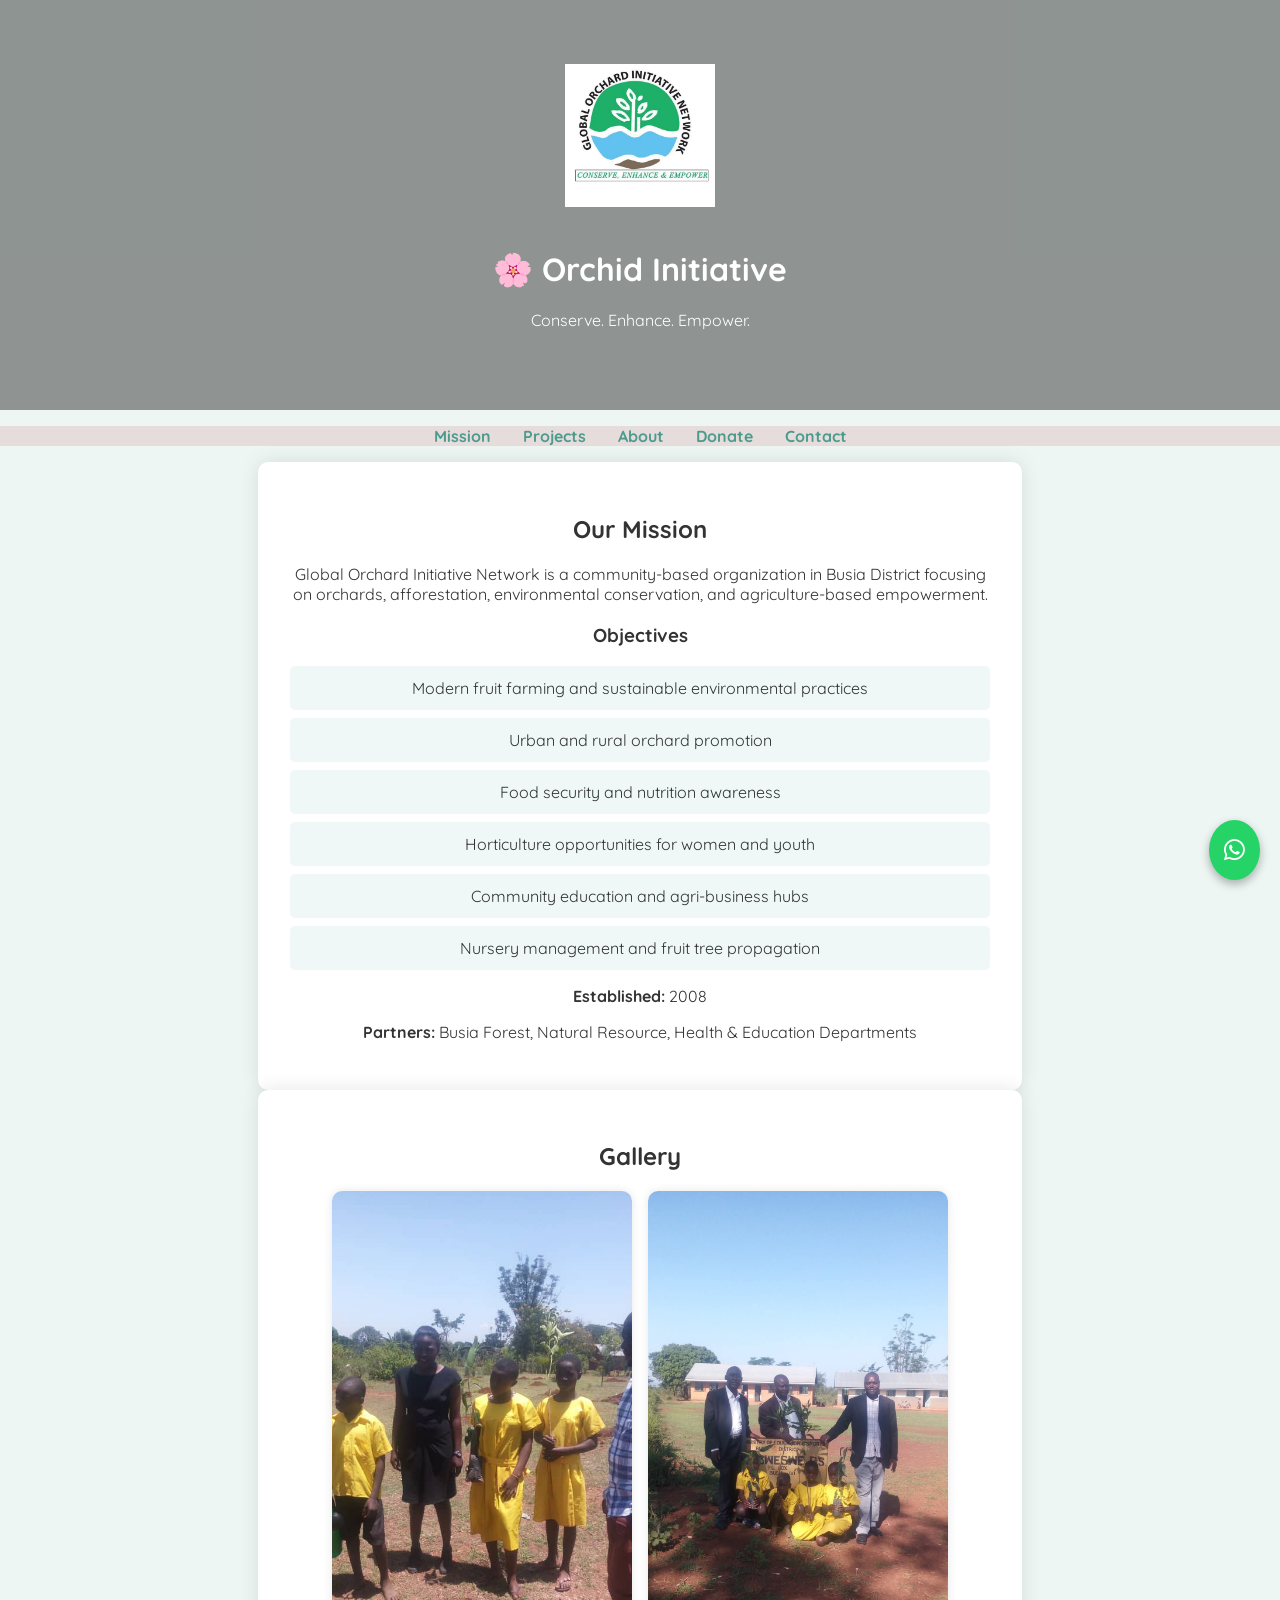
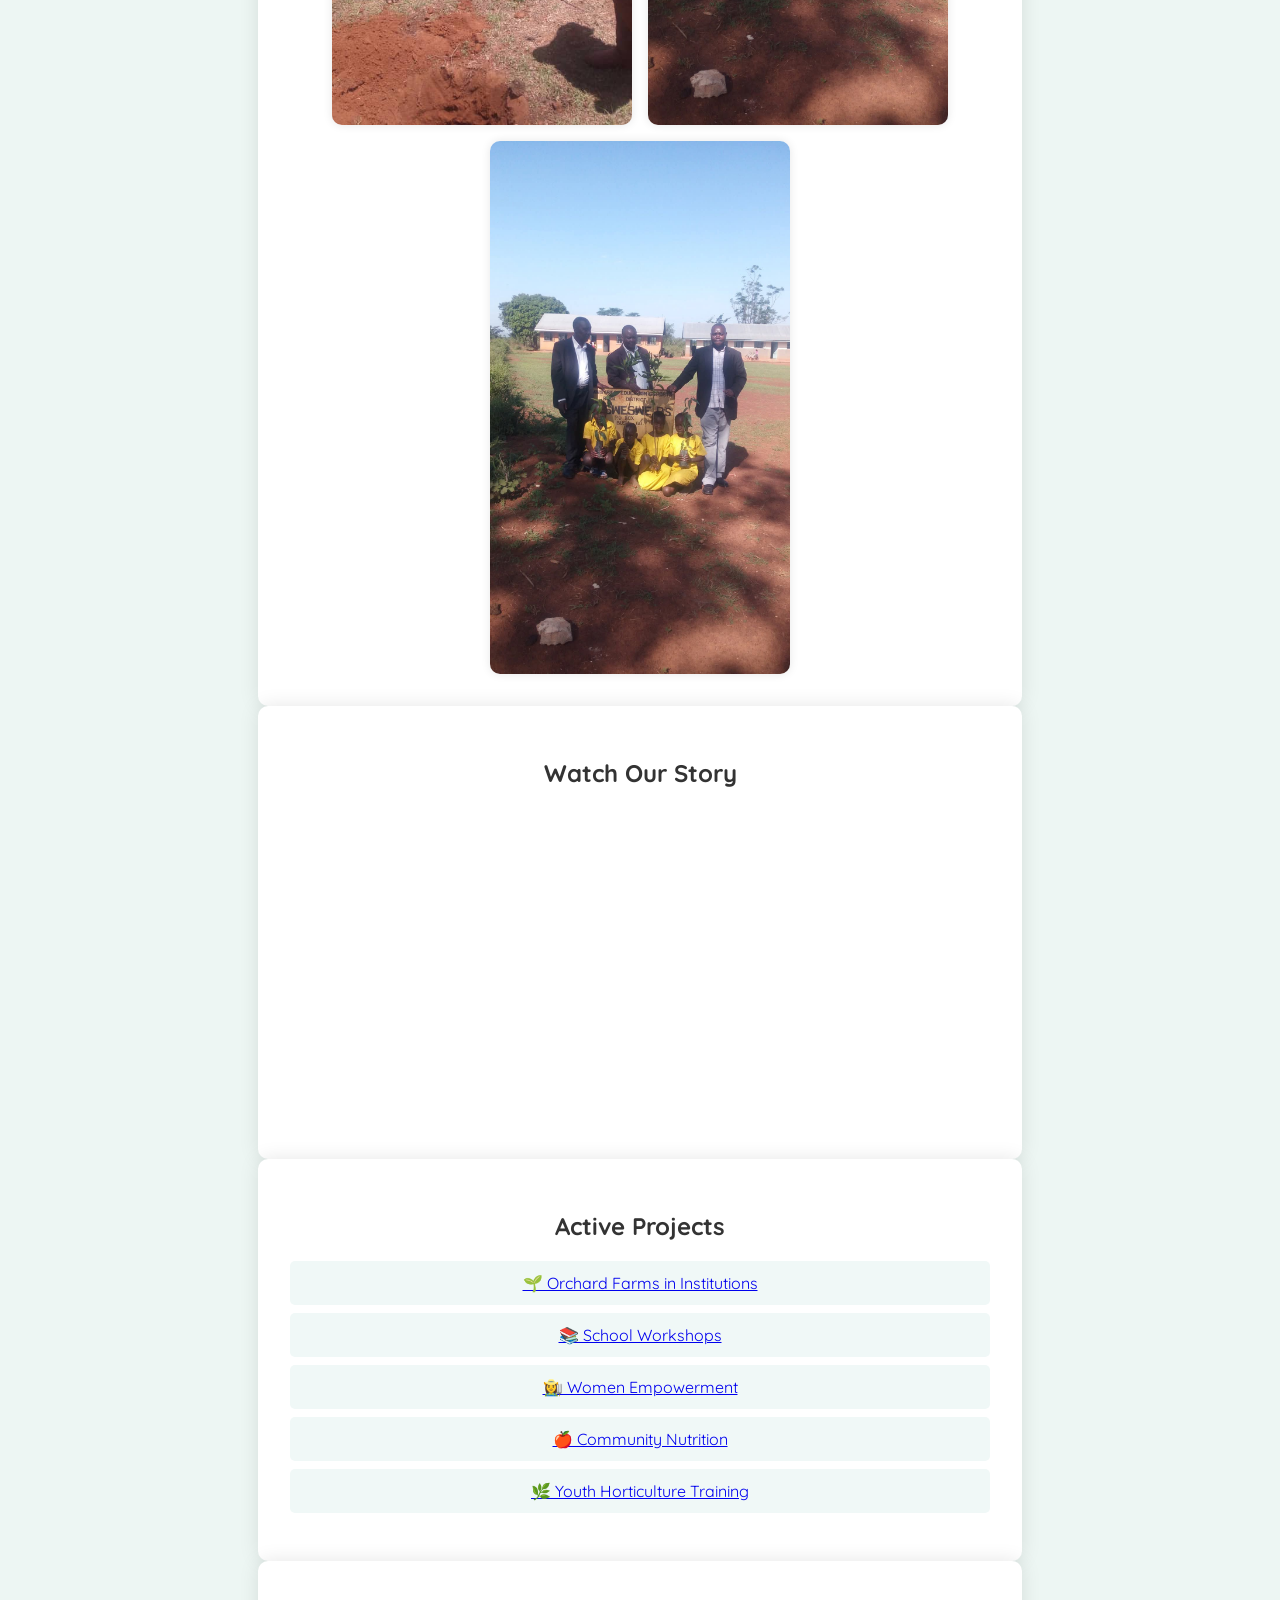
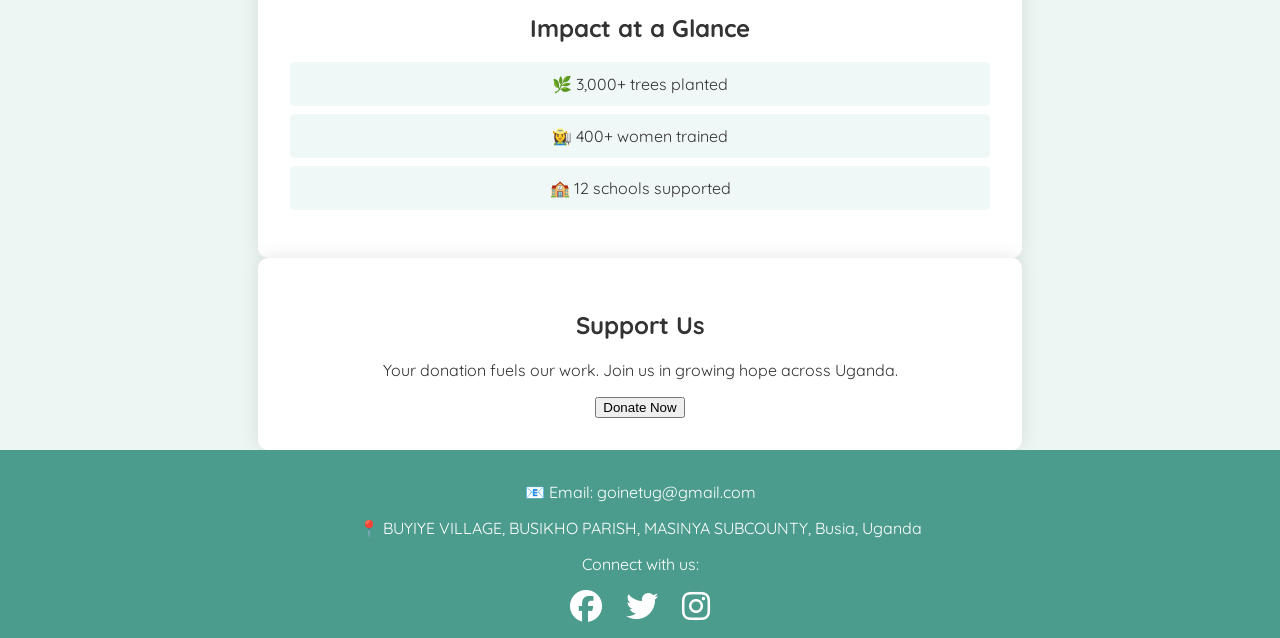
==== index.html @ 9f694bdd "pictures" ====
<!DOCTYPE html>
<html lang="en">
<head>
  <meta charset="UTF-8" />
  <meta name="viewport" content="width=device-width, initial-scale=1.0" />
  <title>Orchid Initiative</title>
  <link rel="stylesheet" href="style.css" />
  <link href="https://fonts.googleapis.com/css2?family=Quicksand:wght@400;600&display=swap" rel="stylesheet">
  <link rel="stylesheet" href="https://cdnjs.cloudflare.com/ajax/libs/font-awesome/6.4.0/css/all.min.css">
</head>
<body>
  <!-- Hero Banner -->
  <header class="hero-banner">
    <img src="images/logo.jpg" alt="Orchid Initiative Logo" class="logo" />
    <h1>🌸 Orchid Initiative</h1>
    <p>Conserve. Enhance. Empower.</p>
  </header>

  <!-- Navigation -->
  <nav>
    <ul>
      <li><a href="#mission">Mission</a></li>
      <li><a href="#projects">Projects</a></li>
      <li><a href="about.html">About</a></li>
      <li><a href="#donate">Donate</a></li>
      <li><a href="#contact">Contact</a></li>
    </ul>
  </nav>

  <!-- Mission Section -->
  <section id="mission">
    <h2>Our Mission</h2>
    <p>Global Orchard Initiative Network is a community-based organization in Busia District focusing on orchards, afforestation, environmental conservation, and agriculture-based empowerment.</p>
    <h3>Objectives</h3>
    <ul>
      <li>Modern fruit farming and sustainable environmental practices</li>
      <li>Urban and rural orchard promotion</li>
      <li>Food security and nutrition awareness</li>
      <li>Horticulture opportunities for women and youth</li>
      <li>Community education and agri-business hubs</li>
      <li>Nursery management and fruit tree propagation</li>
    </ul>
    <p><strong>Established:</strong> 2008</p>
    <p><strong>Partners:</strong> Busia Forest, Natural Resource, Health & Education Departments</p>
  </section>

  <!-- Gallery -->
  <section id="gallery">
    <h2>Gallery</h2>
    <div class="gallery-container">
      <img src="images/img1.jpg" alt="Orchard planting">
      <img src="images/img2.jpg" alt="Environmental workshop">
      <img src="images/img3.jpg" alt="Community gathering">
    </div>
  </section>

  <!-- Video -->
  <section id="video">
    <h2>Watch Our Story</h2>
    <iframe width="100%" height="315" src="https://youtu.be/DTbm0u5U1ls?si=Nqqr_HVRwz9wmDg4" frameborder="0" allowfullscreen></iframe>
  </section>

  <!-- Projects -->
  <section id="projects">
    <h2>Active Projects</h2>
    <ul>
      <li><a href="project1.html">🌱 Orchard Farms in Institutions</a></li>
      <li><a href="project2.html">📚 School Workshops</a></li>
      <li><a href="project3.html">👩‍🌾 Women Empowerment</a></li>
      <li><a href="project4.html">🍎 Community Nutrition</a></li>
      <li><a href="project5.html">🌿 Youth Horticulture Training</a></li>
    </ul>
  </section>

  <!-- Impact -->
  <section id="impact">
    <h2>Impact at a Glance</h2>
    <ul>
      <li>🌿 3,000+ trees planted</li>
      <li>👩‍🌾 400+ women trained</li>
      <li>🏫 12 schools supported</li>
    </ul>
  </section>

  <!-- Donate -->
  <section id="donate">
    <h2>Support Us</h2>
    <p>Your donation fuels our work. Join us in growing hope across Uganda.</p>
    <a href="donate.html"><button>Donate Now</button></a>
  </section>

  <!-- Footer -->
  <footer id="contact">
    <p>📧 Email: goinetug@gmail.com</p>
    <p>📍 BUYIYE VILLAGE, BUSIKHO PARISH, MASINYA SUBCOUNTY, Busia, Uganda</p>
    <p>Connect with us:</p>
    <a href="https://www.facebook.com/share/p/1FnyU5En1f/" target="_blank" rel="noopener" title="Facebook">
      <i class="fab fa-facebook fa-2x"></i>
    </a>
    <a href="https://twitter.com/goinetug" target="_blank" rel="noopener" title="Twitter">
      <i class="fab fa-twitter fa-2x"></i>
    </a>
    <a href="https://instagram.com/goinetug" target="_blank" rel="noopener" title="Instagram">
      <i class="fab fa-instagram fa-2x"></i>
    </a>
  </footer>

  <!-- WhatsApp Button -->
  <a href="https://wa.me/+256788258931" class="whatsapp-float" target="_blank" title="Chat with us on WhatsApp">
    <i class="fab fa-whatsapp"></i>
  </a>
</body>
</html>
---- style.css ----
body {
  font-family: 'Quicksand', sans-serif;
  margin: 0;
  padding: 0;
  background-color: #edf6f3;
  color: #333;
}

header {
  background-color: #4c9c8d;
  color: white;
  text-align: center;
  padding: 2rem 0;
}

nav ul {
  list-style: none;
  display: flex;
  justify-content: center;
  padding: 0;
  background-color: #e7dcdc;
}

nav li {
  margin: 0 1rem;
}

nav a {
  text-decoration: navajowhite;
  color: #4c9c8d;
  font-weight: bold;
}

section {
  padding: 2rem;
  text-align: center;
}

footer {
  background-color: #4c9c8d;
  color: white;
  padding: 1rem;
  text-align: center;
}
/* Form Container */
section {
  padding: 2rem;
  max-width: 700px;
  margin: auto;
  background-color: #ffffff;
  border-radius: 10px;
  box-shadow: 0 0 20px rgba(0,0,0,0.1);
}

/* Form Inputs */
form input, form textarea {
  width: 100%;
  padding: 0.75rem;
  margin: 0.5rem 0;
  border: 1px solid #ccc;
  border-radius: 5px;
  font-size: 1rem;
}

/* Submit Button */
form button {
  background-color: #4c9c8d;
  color: white;
  border: none;
  padding: 0.75rem 1.5rem;
  border-radius: 5px;
  font-size: 1rem;
  cursor: pointer;
}

form button:hover {
  background-color: #357b6b;
}

/* Donation List */
section ul {
  list-style: none;
  padding: 0;
}

section ul li {
  background-color: #f0f8f7;
  padding: 0.75rem;
  margin: 0.5rem 0;
  border-radius: 5px;
}
footer a {
  margin: 0 10px;
  color: white;
  text-decoration: none;
}
.whatsapp-float {
  position: fixed;
  bottom: 20px;
  right: 20px;
  background-color: #25D366;
  color: white;
  border-radius: 50%;
  padding: 15px;
  font-size: 24px;
  z-index: 1000;
  box-shadow: 0 4px 10px rgba(0,0,0,0.3);
  transition: transform 0.3s;
}

.whatsapp-float:hover {
  transform: scale(1.1);
}
.hero-banner {
  background: url('images/banner.jpg') center/cover no-repeat;
  color: white;
  text-align: center;
  padding: 4rem 2rem;
  position: relative;
}

.hero-banner::after {
  content: "";
  position: absolute;
  top: 0; left: 0; right: 0; bottom: 0;
  background-color: rgba(0,0,0,0.4);
  z-index: 1;
}

.hero-banner h1, .hero-banner p, .hero-banner img {
  position: relative;
  z-index: 2;
}

.logo {
  max-width: 150px;
  margin-bottom: 1rem;
}
.gallery-container {
  display: flex;
  flex-wrap: wrap;
  gap: 1rem;
  justify-content: center;
}

.gallery-container img {
  width: 300px;
  border-radius: 10px;
  box-shadow: 0 0 10px rgba(0,0,0,0.1);
}
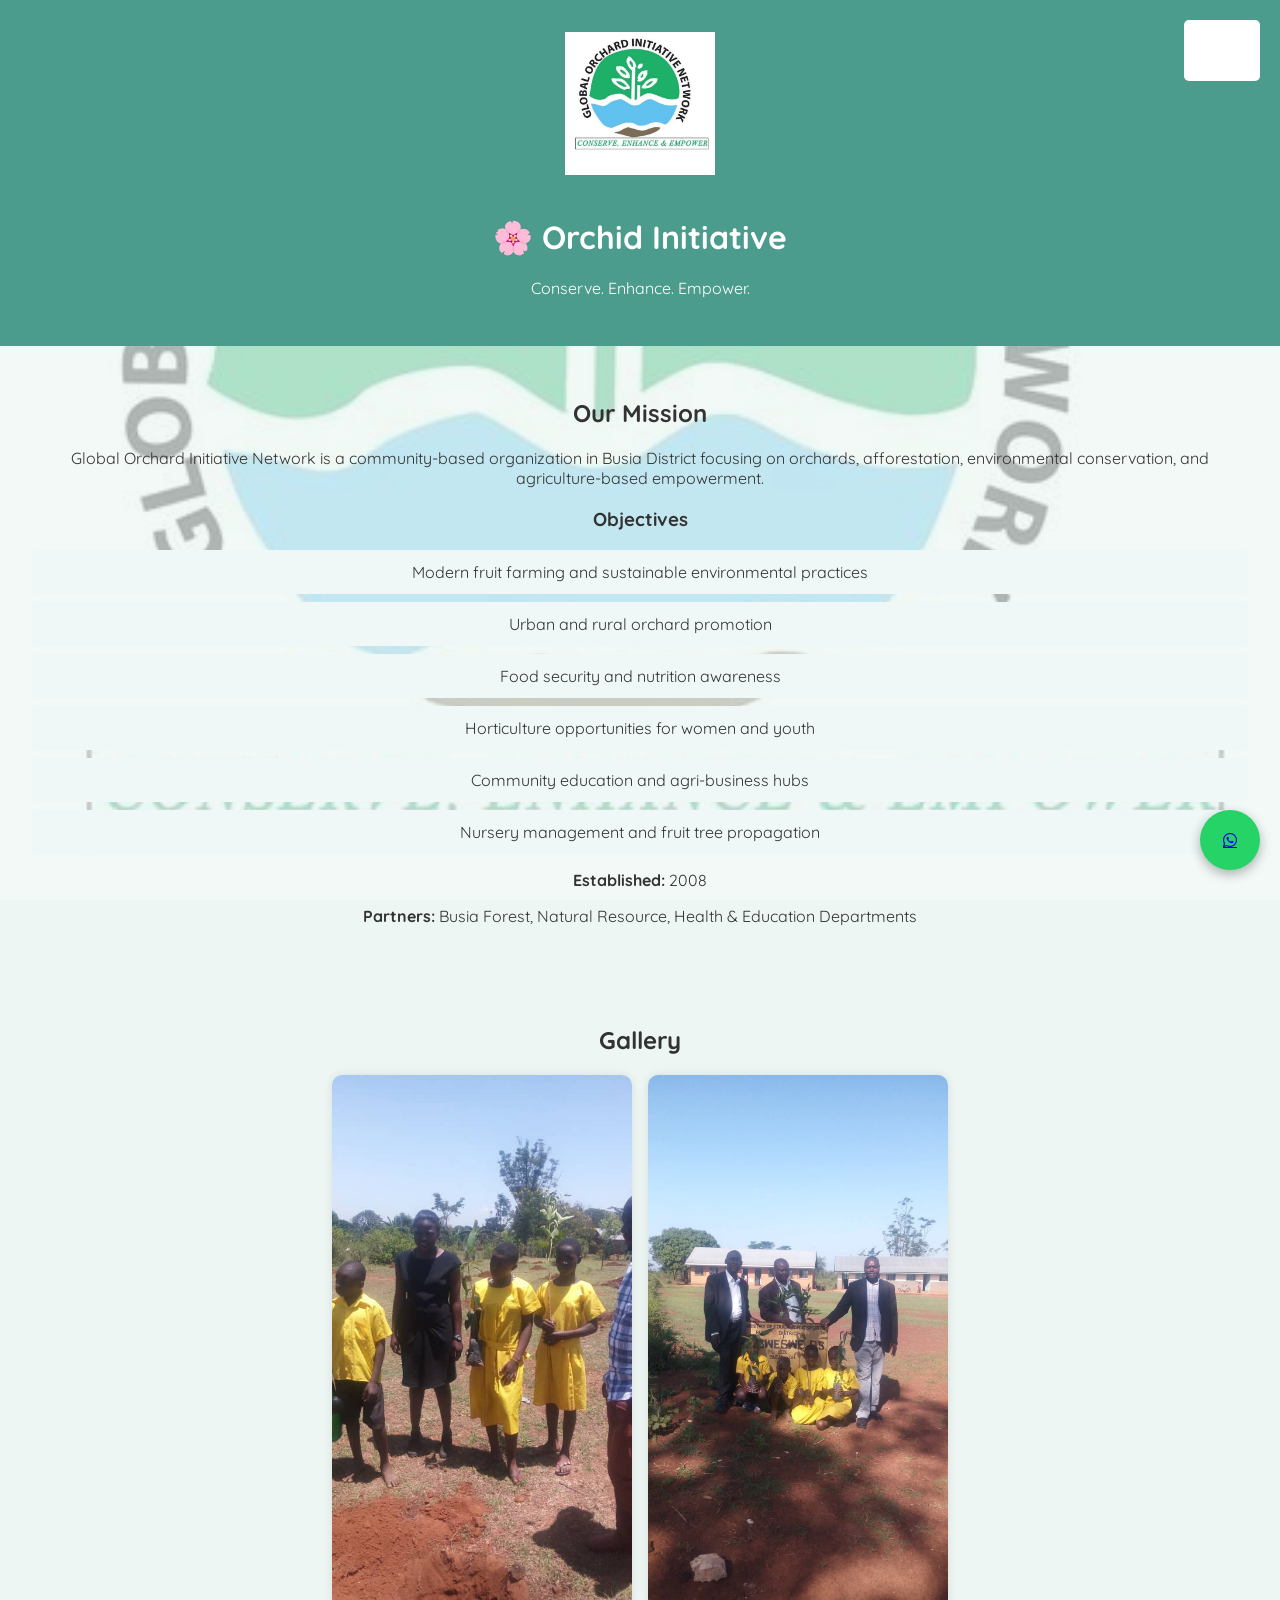
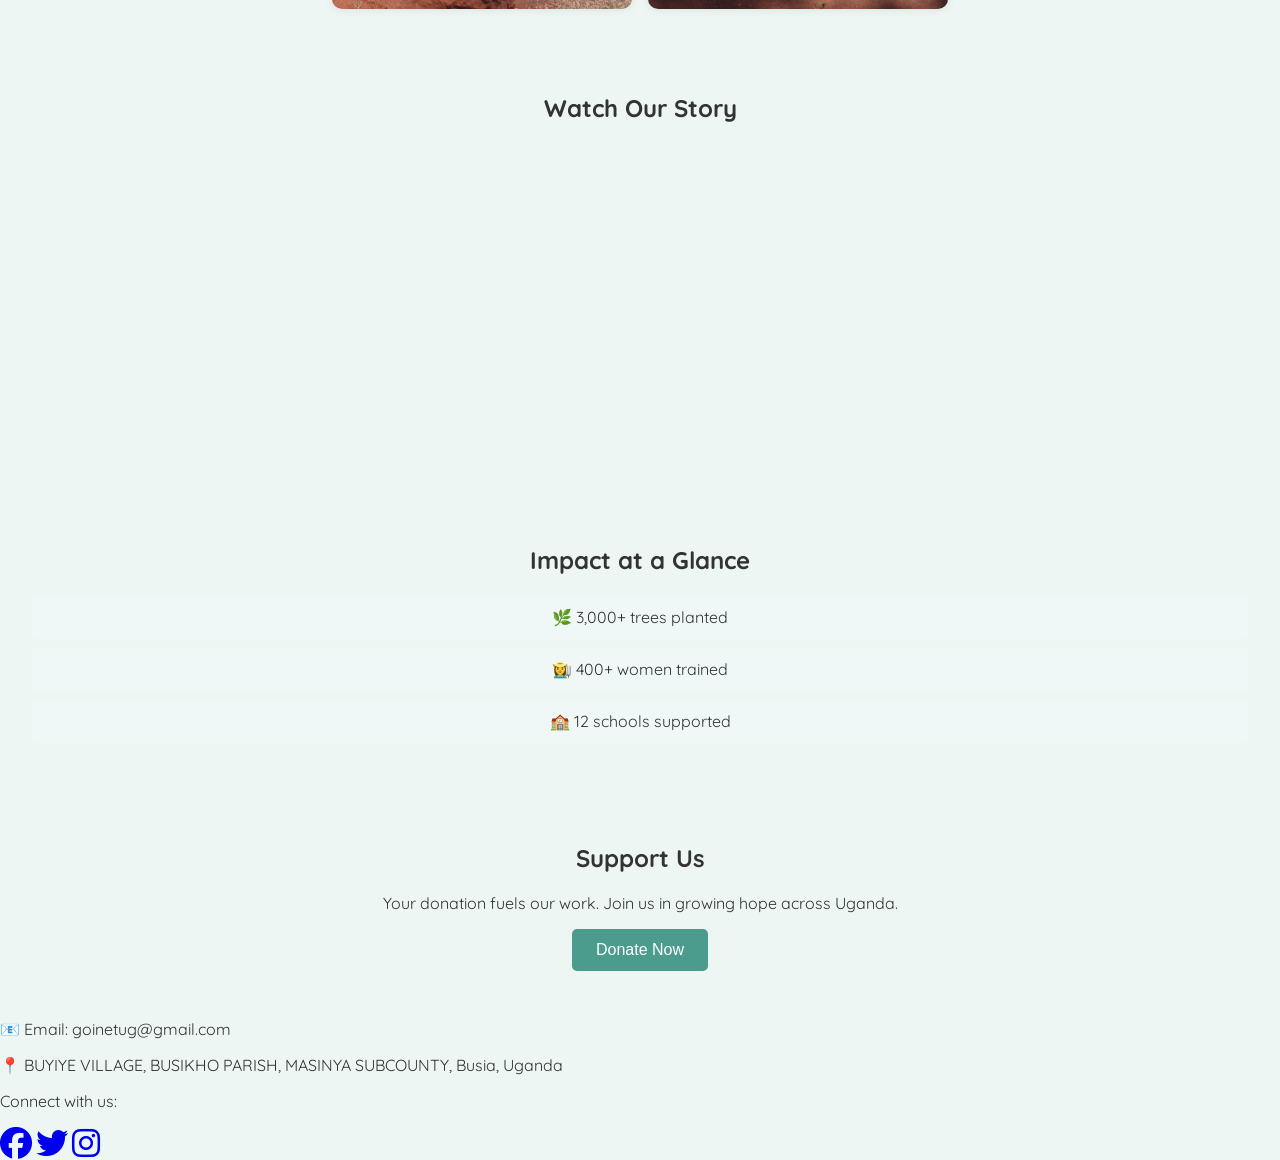
==== commit 952f7d5b: "gallery update" ====
--- a/index.html
+++ b/index.html
@@ -8,7 +8,10 @@
   <link href="https://fonts.googleapis.com/css2?family=Quicksand:wght@400;600&display=swap" rel="stylesheet">
   <link rel="stylesheet" href="https://cdnjs.cloudflare.com/ajax/libs/font-awesome/6.4.0/css/all.min.css">
 </head>
+ 
 <body>
+  
+
   <!-- Hero Banner -->
   <header class="hero-banner">
     <img src="images/logo.jpg" alt="Orchid Initiative Logo" class="logo" />
@@ -16,18 +19,22 @@
     <p>Conserve. Enhance. Empower.</p>
   </header>
 
-  <!-- Navigation -->
-  <nav>
-    <ul>
-      <li><a href="#mission">Mission</a></li>
-      <li><a href="#projects">Projects</a></li>
-      <li><a href="about.html">About</a></li>
-      <li><a href="#donate">Donate</a></li>
-      <li><a href="#contact">Contact</a></li>
-    </ul>
-  </nav>
+  <!-- Menu Toggle Button -->
+  <button id="menu-toggle" title="Open Menu">
+    <i class="fas fa-bars"></i>
+  </button>
 
-  <!-- Mission Section -->
+  <nav id="sliding-menu">
+  <ul>
+    <li><a href="#mission">Mission</a></li>
+    <li><a href="projects.html">Projects</a></li>
+    <li><a href="gallery.html">Gallery</a></li>
+    <li><a href="donate.html">Donate</a></li>
+    <li><a href="about.html">About</a></li>
+  </ul>
+</nav>
+
+  <!-- Content Sections -->
   <section id="mission">
     <h2>Our Mission</h2>
     <p>Global Orchard Initiative Network is a community-based organization in Busia District focusing on orchards, afforestation, environmental conservation, and agriculture-based empowerment.</p>
@@ -44,35 +51,26 @@
     <p><strong>Partners:</strong> Busia Forest, Natural Resource, Health & Education Departments</p>
   </section>
 
-  <!-- Gallery -->
   <section id="gallery">
     <h2>Gallery</h2>
     <div class="gallery-container">
       <img src="images/img1.jpg" alt="Orchard planting">
       <img src="images/img2.jpg" alt="Environmental workshop">
-      <img src="images/img3.jpg" alt="Community gathering">
     </div>
   </section>
 
-  <!-- Video -->
   <section id="video">
     <h2>Watch Our Story</h2>
-    <iframe width="100%" height="315" src="https://youtu.be/DTbm0u5U1ls?si=Nqqr_HVRwz9wmDg4" frameborder="0" allowfullscreen></iframe>
+    <iframe width="100%" height="315"
+  src="https://www.youtube.com/embed/DTbm0u5U1ls"
+  title="Orchid Initiative Video"
+  frameborder="0"
+  allowfullscreen></iframe>
+
   </section>
 
-  <!-- Projects -->
-  <section id="projects">
-    <h2>Active Projects</h2>
-    <ul>
-      <li><a href="project1.html">🌱 Orchard Farms in Institutions</a></li>
-      <li><a href="project2.html">📚 School Workshops</a></li>
-      <li><a href="project3.html">👩‍🌾 Women Empowerment</a></li>
-      <li><a href="project4.html">🍎 Community Nutrition</a></li>
-      <li><a href="project5.html">🌿 Youth Horticulture Training</a></li>
-    </ul>
-  </section>
+  
 
-  <!-- Impact -->
   <section id="impact">
     <h2>Impact at a Glance</h2>
     <ul>
@@ -82,7 +80,6 @@
     </ul>
   </section>
 
-  <!-- Donate -->
   <section id="donate">
     <h2>Support Us</h2>
     <p>Your donation fuels our work. Join us in growing hope across Uganda.</p>
@@ -94,20 +91,17 @@
     <p>📧 Email: goinetug@gmail.com</p>
     <p>📍 BUYIYE VILLAGE, BUSIKHO PARISH, MASINYA SUBCOUNTY, Busia, Uganda</p>
     <p>Connect with us:</p>
-    <a href="https://www.facebook.com/share/p/1FnyU5En1f/" target="_blank" rel="noopener" title="Facebook">
-      <i class="fab fa-facebook fa-2x"></i>
-    </a>
-    <a href="https://twitter.com/goinetug" target="_blank" rel="noopener" title="Twitter">
-      <i class="fab fa-twitter fa-2x"></i>
-    </a>
-    <a href="https://instagram.com/goinetug" target="_blank" rel="noopener" title="Instagram">
-      <i class="fab fa-instagram fa-2x"></i>
-    </a>
+    <a href="https://www.facebook.com/share/p/1FnyU5En1f/" target="_blank" title="Facebook"><i class="fab fa-facebook fa-2x"></i></a>
+    <a href="https://twitter.com/goinetug" target="_blank" title="Twitter"><i class="fab fa-twitter fa-2x"></i></a>
+    <a href="https://instagram.com/goinetug" target="_blank" title="Instagram"><i class="fab fa-instagram fa-2x"></i></a>
   </footer>
 
   <!-- WhatsApp Button -->
   <a href="https://wa.me/+256788258931" class="whatsapp-float" target="_blank" title="Chat with us on WhatsApp">
     <i class="fab fa-whatsapp"></i>
   </a>
+
+  <!-- JavaScript File -->
+  <script src="scripts.js"></script>
 </body>
 </html>
--- a/style.css
+++ b/style.css
@@ -1,151 +1,251 @@
+/* Base Setup */
 body {
   font-family: 'Quicksand', sans-serif;
   margin: 0;
   padding: 0;
+  color: #333;
+  position: relative;
   background-color: #edf6f3;
-  color: #333;
-}
-
+  min-height: 100vh;
+}
+
+/* Fullscreen Background */
+body::before {
+  content: "";
+  background: url('images/logo.jpg') no-repeat center center;
+  background-size: cover;
+  position: fixed;
+  top: 0; left: 0; right: 0; bottom: 0;
+  opacity: 0.3;
+  z-index: -1;
+}
+
+/* Header */
 header {
   background-color: #4c9c8d;
   color: white;
   text-align: center;
   padding: 2rem 0;
 }
-
-nav ul {
+.logo {
+  max-width: 150px;
+  margin-bottom: 1rem;
+}
+
+/* Navigation Toggle */
+#menu-toggle {
+  position: fixed;
+  top: 20px;
+  right: 20px;
+  z-index: 999;
+  background: #fff;
+  border: none;
+  font-size: 2rem;
+  cursor: pointer;
+}
+
+/* Sliding Menu */
+#sliding-menu {
+  position: fixed;
+  top: 0;
+  right: -100%;
+  width: 70%;
+  height: 100%;
+  background: #f0f0f0;
+  transition: right 0.4s ease;
+  z-index: 998;
+  padding-top: 5rem;
+}
+#sliding-menu.open {
+  right: 0;
+}
+#sliding-menu ul {
   list-style: none;
-  display: flex;
-  justify-content: center;
   padding: 0;
-  background-color: #e7dcdc;
-}
-
-nav li {
-  margin: 0 1rem;
-}
-
-nav a {
-  text-decoration: navajowhite;
-  color: #4c9c8d;
-  font-weight: bold;
-}
-
+  text-align: center;
+}
+#sliding-menu li {
+  margin: 2rem 0;
+}
+#sliding-menu.active {
+  transform: translateX(0);
+}
+
+/* Content Sections */
 section {
   padding: 2rem;
   text-align: center;
 }
-
-footer {
-  background-color: #4c9c8d;
-  color: white;
-  padding: 1rem;
-  text-align: center;
-}
-/* Form Container */
-section {
-  padding: 2rem;
-  max-width: 700px;
-  margin: auto;
-  background-color: #ffffff;
-  border-radius: 10px;
-  box-shadow: 0 0 20px rgba(0,0,0,0.1);
-}
-
-/* Form Inputs */
-form input, form textarea {
-  width: 100%;
-  padding: 0.75rem;
-  margin: 0.5rem 0;
-  border: 1px solid #ccc;
-  border-radius: 5px;
-  font-size: 1rem;
-}
-
-/* Submit Button */
-form button {
-  background-color: #4c9c8d;
-  color: white;
-  border: none;
-  padding: 0.75rem 1.5rem;
-  border-radius: 5px;
-  font-size: 1rem;
-  cursor: pointer;
-}
-
-form button:hover {
-  background-color: #357b6b;
-}
-
-/* Donation List */
 section ul {
   list-style: none;
   padding: 0;
 }
-
 section ul li {
   background-color: #f0f8f7;
   padding: 0.75rem;
   margin: 0.5rem 0;
   border-radius: 5px;
 }
-footer a {
-  margin: 0 10px;
-  color: white;
-  text-decoration: none;
-}
-.whatsapp-float {
-  position: fixed;
-  bottom: 20px;
-  right: 20px;
-  background-color: #25D366;
-  color: white;
-  border-radius: 50%;
-  padding: 15px;
-  font-size: 24px;
-  z-index: 1000;
-  box-shadow: 0 4px 10px rgba(0,0,0,0.3);
-  transition: transform 0.3s;
-}
-
-.whatsapp-float:hover {
-  transform: scale(1.1);
-}
-.hero-banner {
-  background: url('images/banner.jpg') center/cover no-repeat;
-  color: white;
-  text-align: center;
-  padding: 4rem 2rem;
-  position: relative;
-}
-
-.hero-banner::after {
-  content: "";
-  position: absolute;
-  top: 0; left: 0; right: 0; bottom: 0;
-  background-color: rgba(0,0,0,0.4);
-  z-index: 1;
-}
-
-.hero-banner h1, .hero-banner p, .hero-banner img {
-  position: relative;
-  z-index: 2;
-}
-
-.logo {
-  max-width: 150px;
-  margin-bottom: 1rem;
-}
+
+/* Gallery Grid (for old gallery) */
 .gallery-container {
   display: flex;
   flex-wrap: wrap;
   gap: 1rem;
   justify-content: center;
 }
-
 .gallery-container img {
   width: 300px;
   border-radius: 10px;
   box-shadow: 0 0 10px rgba(0,0,0,0.1);
 }
 
+/* Home Button */
+.home-button {
+  position: fixed;
+  top: 20px;
+  left: 20px;
+  background: linear-gradient(45deg, #ff7e5f, #feb47b);
+  color: white;
+  font-weight: bold;
+  padding: 0.6rem 1.2rem;
+  border-radius: 30px;
+  text-decoration: none;
+  box-shadow: 0 4px 12px rgba(0,0,0,0.2);
+  z-index: 1001;
+  transition: transform 0.3s ease, box-shadow 0.3s ease;
+}
+.home-button:hover {
+  transform: scale(1.05);
+  box-shadow: 0 6px 16px rgba(0,0,0,0.3);
+}
+
+/* Buttons */
+button {
+  background-color: #4c9c8d;
+  color: white;
+  border: none;
+  padding: 0.75rem 1.5rem;
+  border-radius: 5px;
+  font-size: 1rem;
+  cursor: pointer;
+}
+button:hover {
+  background-color: #357b6b;
+}
+
+/* Slideshow Gallery */
+.slideshow-gallery {
+  position: relative;
+  max-width: 800px;
+  margin: 2rem auto;
+  overflow: hidden;
+  border-radius: 12px;
+  box-shadow: 0 0 16px rgba(0,0,0,0.2);
+  background: #fff;
+}
+
+.slides {
+  display: flex;
+  transition: transform 0.8s ease-in-out;
+  width: 100%;
+}
+
+.slide {
+  min-width: 100%;
+  box-sizing: border-box;
+  position: relative;
+  flex-shrink: 0;
+  text-align: center;
+}
+
+.slide img {
+  width: 100%;
+  aspect-ratio: 16/9;
+  object-fit: cover;
+  display: block;
+}
+
+.caption {
+  position: absolute;
+  bottom: 0;
+  left: 0;
+  right: 0;
+  color: #fff;
+  background: rgba(0, 0, 0, 0.4);
+  padding: 0.5rem;
+  font-size: 1rem;
+  text-align: center;
+}
+
+/* Prev/Next Buttons */
+.prev, .next {
+  position: absolute;
+  top: 50%;
+  transform: translateY(-50%);
+  background: #4c9c8d;
+  color: white;
+  border: none;
+  font-size: 2rem;
+  padding: 0.5rem 1rem;
+  cursor: pointer;
+  z-index: 10;
+  border-radius: 6px;
+}
+.prev:hover, .next:hover {
+  background: #357b6b;
+}
+.prev { left: 10px; }
+.next { right: 10px; }
+
+.whatsapp-float {
+  position: fixed;
+  bottom: 30px;
+  right: 20px;
+  z-index: 9999;
+  width: 60px;
+  height: 60px;
+  background-color: #25d366;
+  border-radius: 50%;
+  box-shadow: 0 4px 12px rgba(0, 0, 0, 0.3);
+  display: flex;
+  align-items: center;
+  justify-content: center;
+  cursor: pointer;
+  transition: transform 0.3s ease, box-shadow 0.3s ease;
+}
+
+.whatsapp-float:hover {
+  transform: scale(1.05);
+  box-shadow: 0 6px 16px rgba(0, 0, 0, 0.4);
+}
+
+.whatsapp-float img {
+  width: 30px;
+  height: 30px;
+  object-fit: contain;
+}
+
+@media screen and (max-width: 600px) {
+  .whatsapp-float {
+    width: 50px;
+    height: 50px;
+  }
+
+  .whatsapp-float img {
+    width: 26px;
+    height: 26px;
+  }
+}
+@media (max-width: 768px) {
+  .slide img {
+    height: 300px;
+  }
+}
+
+@media (max-width: 480px) {
+  .slide img {
+    height: 200px;
+  }
+}
+
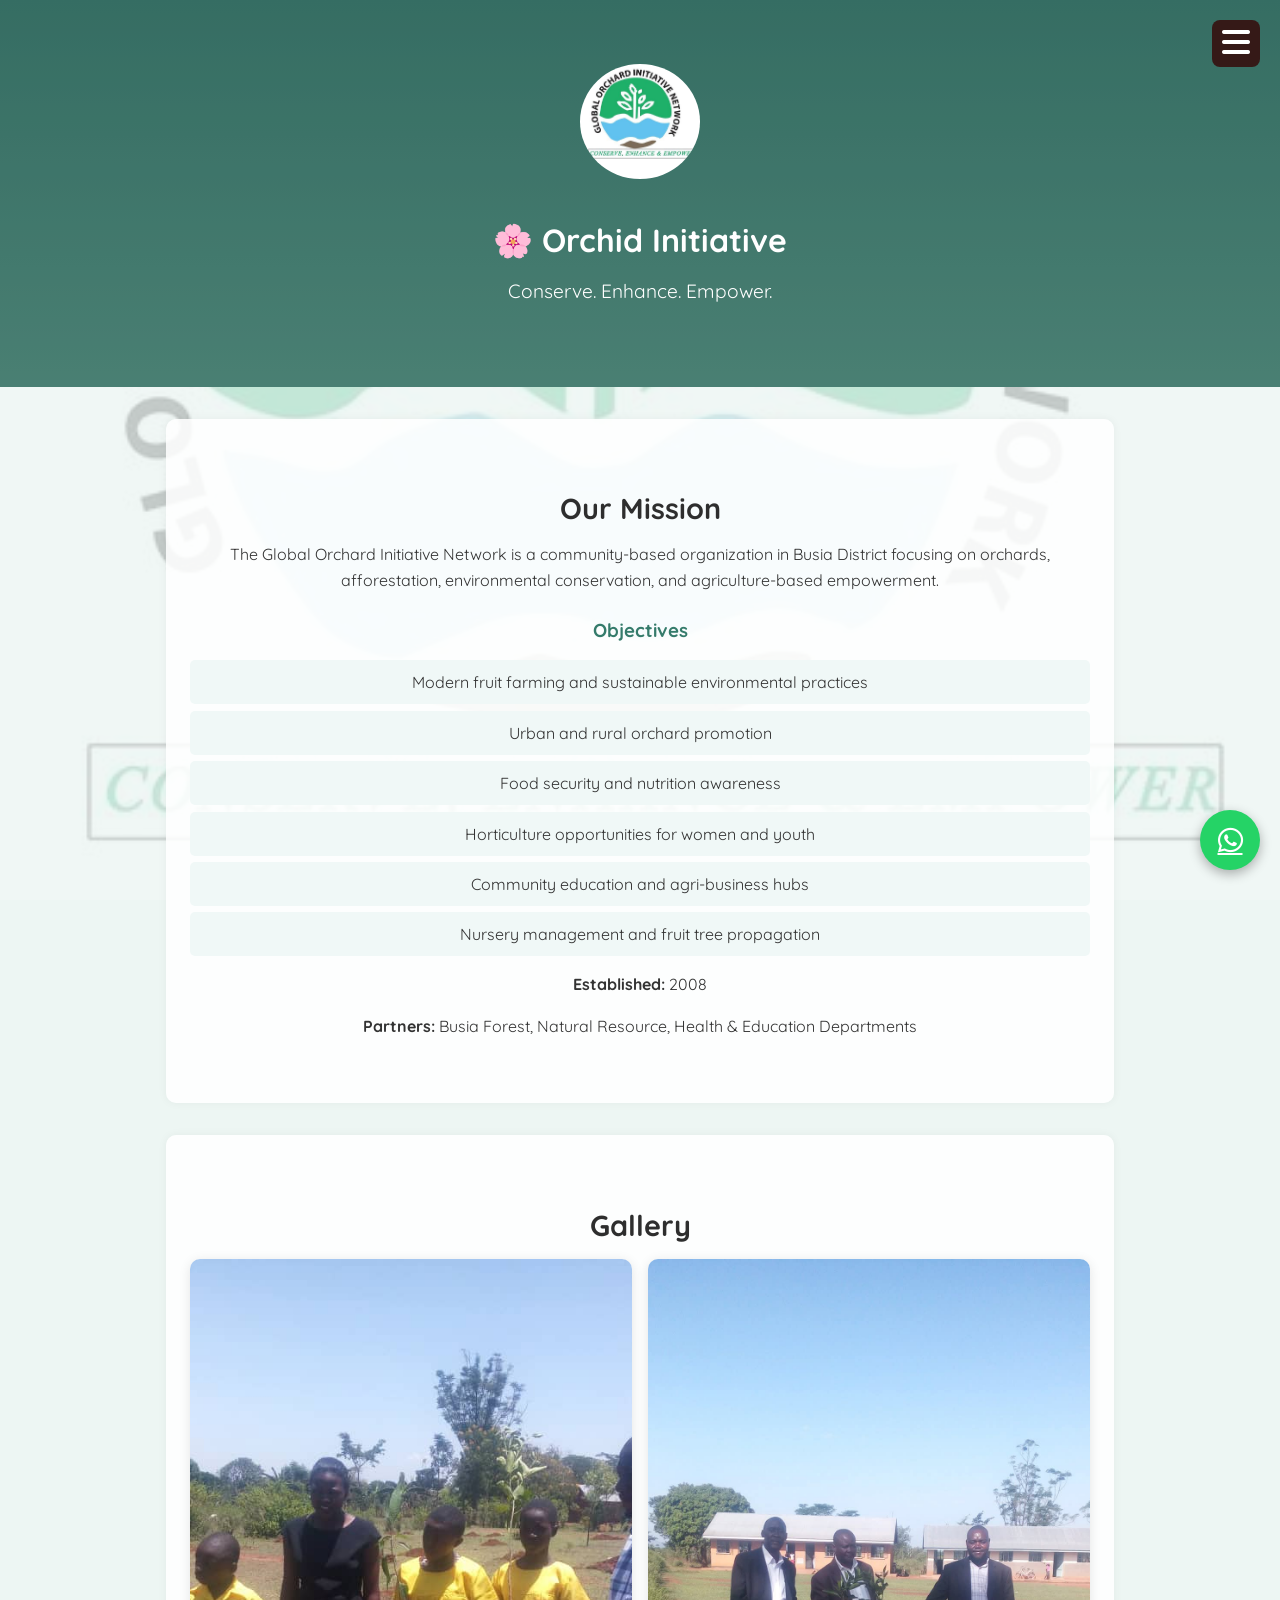
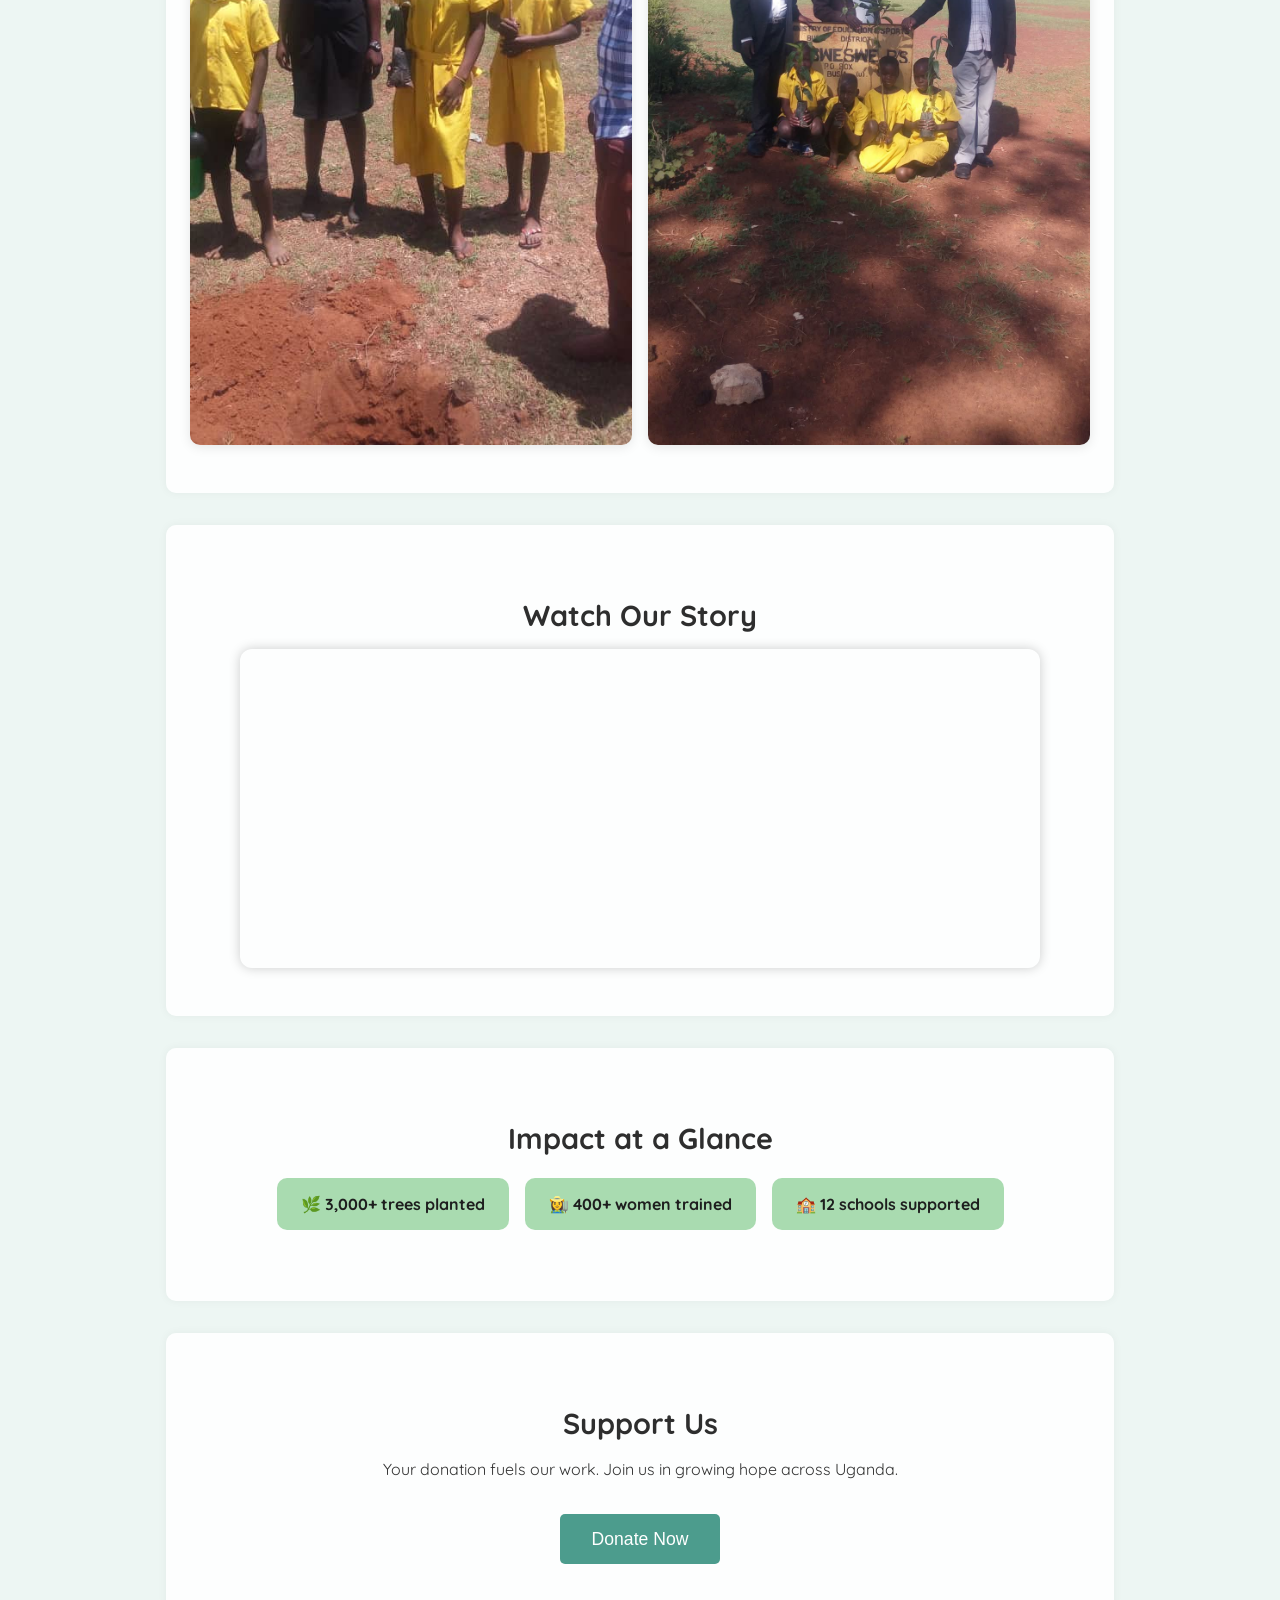
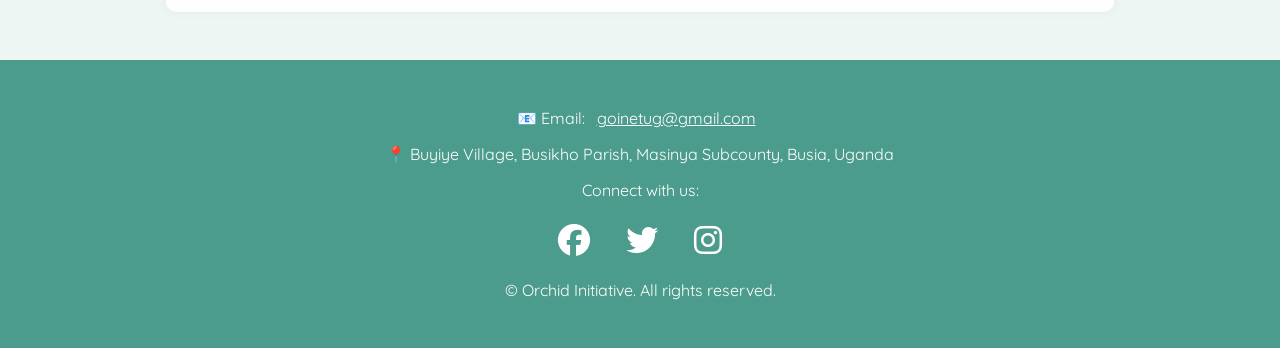
==== commit 0d11acac: "improvements" ====
--- a/index.html
+++ b/index.html
@@ -3,105 +3,130 @@
 <head>
   <meta charset="UTF-8" />
   <meta name="viewport" content="width=device-width, initial-scale=1.0" />
-  <title>Orchid Initiative</title>
-  <link rel="stylesheet" href="style.css" />
+  <title>Orchid Initiative | Conserve. Enhance. Empower.</title>
+  <meta name="description" content="The Orchid Initiative is a community-based organization in Busia, Uganda, empowering communities through orchard farming, afforestation, and sustainable agriculture." />
+  <link rel="icon" href="images/favicon.ico" />
+
+  <!-- Fonts & Icons -->
   <link href="https://fonts.googleapis.com/css2?family=Quicksand:wght@400;600&display=swap" rel="stylesheet">
   <link rel="stylesheet" href="https://cdnjs.cloudflare.com/ajax/libs/font-awesome/6.4.0/css/all.min.css">
+
+  <!-- Styles -->
+  <link rel="stylesheet" href="style.css" />
 </head>
- 
+
 <body>
-  
+  <!-- Skip Link for Accessibility -->
+  <a href="#mission" class="skip-link">Skip to content</a>
 
-  <!-- Hero Banner -->
+  <!-- Header / Hero Section -->
   <header class="hero-banner">
-    <img src="images/logo.jpg" alt="Orchid Initiative Logo" class="logo" />
+    <div class="overlay"></div>
+    <img src="images/logo.jpg" alt="Orchid Initiative logo" class="logo" />
     <h1>🌸 Orchid Initiative</h1>
     <p>Conserve. Enhance. Empower.</p>
+    <button id="menu-toggle" aria-label="Toggle navigation menu">
+      <i class="fas fa-bars"></i>
+    </button>
   </header>
 
-  <!-- Menu Toggle Button -->
-  <button id="menu-toggle" title="Open Menu">
-    <i class="fas fa-bars"></i>
-  </button>
+  <!-- Navigation -->
+  <nav id="sliding-menu" aria-label="Main navigation">
+    <ul>
+      <li><a href="#mission">Mission</a></li>
+      <li><a href="projects.html">Projects</a></li>
+      <li><a href="gallery.html">Gallery</a></li>
+      <li><a href="donate.html">Donate</a></li>
+      <li><a href="about.html">About</a></li>
+    </ul>
+  </nav>
 
-  <nav id="sliding-menu">
-  <ul>
-    <li><a href="#mission">Mission</a></li>
-    <li><a href="projects.html">Projects</a></li>
-    <li><a href="gallery.html">Gallery</a></li>
-    <li><a href="donate.html">Donate</a></li>
-    <li><a href="about.html">About</a></li>
-  </ul>
-</nav>
+  <!-- Main Content -->
+  <main>
+    <!-- Mission -->
+    <section id="mission">
+      <h2>Our Mission</h2>
+      <p>
+        The Global Orchard Initiative Network is a community-based organization in Busia District
+        focusing on orchards, afforestation, environmental conservation, and agriculture-based empowerment.
+      </p>
 
-  <!-- Content Sections -->
-  <section id="mission">
-    <h2>Our Mission</h2>
-    <p>Global Orchard Initiative Network is a community-based organization in Busia District focusing on orchards, afforestation, environmental conservation, and agriculture-based empowerment.</p>
-    <h3>Objectives</h3>
-    <ul>
-      <li>Modern fruit farming and sustainable environmental practices</li>
-      <li>Urban and rural orchard promotion</li>
-      <li>Food security and nutrition awareness</li>
-      <li>Horticulture opportunities for women and youth</li>
-      <li>Community education and agri-business hubs</li>
-      <li>Nursery management and fruit tree propagation</li>
-    </ul>
-    <p><strong>Established:</strong> 2008</p>
-    <p><strong>Partners:</strong> Busia Forest, Natural Resource, Health & Education Departments</p>
-  </section>
+      <h3>Objectives</h3>
+      <ul>
+        <li>Modern fruit farming and sustainable environmental practices</li>
+        <li>Urban and rural orchard promotion</li>
+        <li>Food security and nutrition awareness</li>
+        <li>Horticulture opportunities for women and youth</li>
+        <li>Community education and agri-business hubs</li>
+        <li>Nursery management and fruit tree propagation</li>
+      </ul>
 
-  <section id="gallery">
-    <h2>Gallery</h2>
-    <div class="gallery-container">
-      <img src="images/img1.jpg" alt="Orchard planting">
-      <img src="images/img2.jpg" alt="Environmental workshop">
-    </div>
-  </section>
+      <p><strong>Established:</strong> 2008</p>
+      <p><strong>Partners:</strong> Busia Forest, Natural Resource, Health & Education Departments</p>
+    </section>
 
-  <section id="video">
-    <h2>Watch Our Story</h2>
-    <iframe width="100%" height="315"
-  src="https://www.youtube.com/embed/DTbm0u5U1ls"
-  title="Orchid Initiative Video"
-  frameborder="0"
-  allowfullscreen></iframe>
+    <!-- Gallery -->
+    <section id="gallery">
+      <h2>Gallery</h2>
+      <div class="gallery-container">
+        <img src="images/img1.jpg" alt="Community orchard planting" loading="lazy">
+        <img src="images/img2.jpg" alt="Environmental workshop with farmers" loading="lazy">
+      </div>
+    </section>
 
-  </section>
+    <!-- Video -->
+    <section id="video">
+      <h2>Watch Our Story</h2>
+      <div class="video-wrapper">
+        <iframe
+          width="100%"
+          height="315"
+          loading="lazy"
+          src="https://www.youtube.com/embed/DTbm0u5U1ls"
+          title="Orchid Initiative: Our Story"
+          frameborder="0"
+          allowfullscreen
+        ></iframe>
+      </div>
+    </section>
 
-  
+    <!-- Impact -->
+    <section id="impact">
+      <h2>Impact at a Glance</h2>
+      <ul>
+        <li>🌿 3,000+ trees planted</li>
+        <li>👩‍🌾 400+ women trained</li>
+        <li>🏫 12 schools supported</li>
+      </ul>
+    </section>
 
-  <section id="impact">
-    <h2>Impact at a Glance</h2>
-    <ul>
-      <li>🌿 3,000+ trees planted</li>
-      <li>👩‍🌾 400+ women trained</li>
-      <li>🏫 12 schools supported</li>
-    </ul>
-  </section>
-
-  <section id="donate">
-    <h2>Support Us</h2>
-    <p>Your donation fuels our work. Join us in growing hope across Uganda.</p>
-    <a href="donate.html"><button>Donate Now</button></a>
-  </section>
+    <!-- Donate -->
+    <section id="donate">
+      <h2>Support Us</h2>
+      <p>Your donation fuels our work. Join us in growing hope across Uganda.</p>
+      <a href="donate.html"><button>Donate Now</button></a>
+    </section>
+  </main>
 
   <!-- Footer -->
   <footer id="contact">
-    <p>📧 Email: goinetug@gmail.com</p>
-    <p>📍 BUYIYE VILLAGE, BUSIKHO PARISH, MASINYA SUBCOUNTY, Busia, Uganda</p>
+    <p>📧 Email: <a href="mailto:goinetug@gmail.com">goinetug@gmail.com</a></p>
+    <p>📍 Buyiye Village, Busikho Parish, Masinya Subcounty, Busia, Uganda</p>
     <p>Connect with us:</p>
-    <a href="https://www.facebook.com/share/p/1FnyU5En1f/" target="_blank" title="Facebook"><i class="fab fa-facebook fa-2x"></i></a>
-    <a href="https://twitter.com/goinetug" target="_blank" title="Twitter"><i class="fab fa-twitter fa-2x"></i></a>
-    <a href="https://instagram.com/goinetug" target="_blank" title="Instagram"><i class="fab fa-instagram fa-2x"></i></a>
+    <div class="social-links">
+      <a href="https://www.facebook.com/share/p/1FnyU5En1f/" target="_blank" aria-label="Facebook"><i class="fab fa-facebook fa-2x"></i></a>
+      <a href="https://twitter.com/goinetug" target="_blank" aria-label="Twitter"><i class="fab fa-twitter fa-2x"></i></a>
+      <a href="https://instagram.com/goinetug" target="_blank" aria-label="Instagram"><i class="fab fa-instagram fa-2x"></i></a>
+    </div>
+    <p>&copy; <span id="year"></span> Orchid Initiative. All rights reserved.</p>
   </footer>
 
   <!-- WhatsApp Button -->
-  <a href="https://wa.me/+256788258931" class="whatsapp-float" target="_blank" title="Chat with us on WhatsApp">
+  <a href="https://wa.me/+256788258931" class="whatsapp-float" target="_blank" aria-label="Chat with us on WhatsApp">
     <i class="fab fa-whatsapp"></i>
   </a>
 
-  <!-- JavaScript File -->
+  <!-- JavaScript -->
   <script src="scripts.js"></script>
 </body>
 </html>
--- a/style.css
+++ b/style.css
@@ -1,3 +1,7 @@
+/* ==============================
+   🌸 ORCHID INITIATIVE MAIN STYLE
+   ============================== */
+
 /* Base Setup */
 body {
   font-family: 'Quicksand', sans-serif;
@@ -9,39 +13,93 @@
   min-height: 100vh;
 }
 
-/* Fullscreen Background */
+/* Soft background overlay */
 body::before {
   content: "";
   background: url('images/logo.jpg') no-repeat center center;
   background-size: cover;
   position: fixed;
   top: 0; left: 0; right: 0; bottom: 0;
-  opacity: 0.3;
+  opacity: 0.2;
   z-index: -1;
 }
 
-/* Header */
-header {
-  background-color: #4c9c8d;
-  color: white;
-  text-align: center;
-  padding: 2rem 0;
-}
-.logo {
-  max-width: 150px;
-  margin-bottom: 1rem;
-}
-
-/* Navigation Toggle */
+/* Skip Link for Accessibility */
+.skip-link {
+  position: absolute;
+  top: -40px;
+  left: 10px;
+  background: #000;
+  color: #fff;
+  padding: 8px;
+  border-radius: 4px;
+  z-index: 1000;
+  transition: top 0.3s ease;
+}
+.skip-link:focus {
+  top: 10px;
+}
+
+/* ==============================
+   🌿 HEADER / HERO BANNER
+   ============================== */
+header.hero-banner {
+  position: relative;
+  text-align: center;
+  padding: 4rem 1rem;
+  background: linear-gradient(180deg, #4c9c8d 0%, #69b6a4 100%);
+  color: white;
+  overflow: hidden;
+}
+
+header.hero-banner .overlay {
+  position: absolute;
+  inset: 0;
+  background: rgba(0, 0, 0, 0.3);
+}
+
+header.hero-banner .logo {
+  width: 120px;
+  border-radius: 50%;
+  margin-bottom: 1rem;
+  z-index: 2;
+  position: relative;
+}
+
+header.hero-banner h1 {
+  font-size: 2rem;
+  margin-bottom: 0.5rem;
+  position: relative;
+  z-index: 2;
+}
+
+header.hero-banner p {
+  font-size: 1.2rem;
+  z-index: 2;
+  position: relative;
+}
+
+/* ==============================
+   🌸 NAVIGATION
+   ============================== */
 #menu-toggle {
-  position: fixed;
+  position: absolute;
   top: 20px;
   right: 20px;
   z-index: 999;
-  background: #fff;
+  background: rgba(53, 4, 4, 0.8);
+  color: white;
   border: none;
   font-size: 2rem;
   cursor: pointer;
+  border-radius: 8px;
+  padding: 5px 10px;
+  transition: transform 0.3s ease, background 0.3s ease;
+}
+
+#menu-toggle:hover {
+  transform: scale(1.05);
+  background: #4c9c8d;
 }
 
 /* Sliding Menu */
@@ -51,153 +109,187 @@
   right: -100%;
   width: 70%;
   height: 100%;
-  background: #f0f0f0;
+  background: #a9dbb0;
   transition: right 0.4s ease;
   z-index: 998;
   padding-top: 5rem;
-}
+  box-shadow: -4px 0 10px rgba(0, 0, 0, 0.3);
+}
+
 #sliding-menu.open {
   right: 0;
 }
+
 #sliding-menu ul {
   list-style: none;
   padding: 0;
   text-align: center;
 }
+
 #sliding-menu li {
-  margin: 2rem 0;
-}
-#sliding-menu.active {
-  transform: translateX(0);
-}
-
-/* Content Sections */
+  margin: 1.5rem 0;
+}
+
+#sliding-menu a {
+  font-size: 1.3rem;
+  color: #1e1e1e;
+  text-decoration: none;
+  font-weight: 600;
+  transition: color 0.3s ease;
+}
+
+#sliding-menu a:hover {
+  color: #357b6b;
+}
+
+/* ==============================
+   🌱 CONTENT SECTIONS
+   ============================== */
 section {
-  padding: 2rem;
-  text-align: center;
-}
+  padding: 3rem 1.5rem;
+  text-align: center;
+  max-width: 900px;
+  margin: 0 auto;
+  background: rgba(255, 255, 255, 0.85);
+  border-radius: 10px;
+  margin-top: 2rem;
+  box-shadow: 0 0 10px rgba(0, 0, 0, 0.05);
+}
+
+section h2 {
+  color: #2e2e2e;
+  margin-bottom: 1rem;
+  font-size: 1.8rem;
+}
+
+section h3 {
+  color: #357b6b;
+  margin-top: 1.5rem;
+}
+
+section p {
+  font-size: 1rem;
+  margin-bottom: 1rem;
+  line-height: 1.6;
+}
+
+/* Mission Section */
 section ul {
   list-style: none;
   padding: 0;
+  margin: 1rem 0;
 }
 section ul li {
   background-color: #f0f8f7;
   padding: 0.75rem;
-  margin: 0.5rem 0;
+  margin: 0.4rem 0;
   border-radius: 5px;
-}
-
-/* Gallery Grid (for old gallery) */
+  transition: transform 0.3s ease;
+}
+section ul li:hover {
+  transform: translateY(-2px);
+}
+
+/* ==============================
+   🌸 GALLERY GRID
+   ============================== */
 .gallery-container {
+  display: grid;
+  grid-template-columns: repeat(auto-fit, minmax(250px, 1fr));
+  gap: 1rem;
+}
+.gallery-container img {
+  width: 100%;
+  border-radius: 10px;
+  box-shadow: 0 2px 12px rgba(0,0,0,0.1);
+  transition: transform 0.3s ease;
+}
+.gallery-container img:hover {
+  transform: scale(1.05);
+}
+
+/* ==============================
+   🌻 VIDEO SECTION
+   ============================== */
+.video-wrapper {
+  max-width: 800px;
+  margin: 0 auto;
+  border-radius: 12px;
+  overflow: hidden;
+  box-shadow: 0 0 12px rgba(0, 0, 0, 0.2);
+}
+
+/* ==============================
+   🌿 IMPACT SECTION
+   ============================== */
+#impact ul {
   display: flex;
   flex-wrap: wrap;
+  justify-content: center;
   gap: 1rem;
-  justify-content: center;
-}
-.gallery-container img {
-  width: 300px;
+  list-style: none;
+  padding: 0;
+}
+#impact li {
+  background: #a9dbb0;
+  padding: 1rem 1.5rem;
   border-radius: 10px;
-  box-shadow: 0 0 10px rgba(0,0,0,0.1);
-}
-
-/* Home Button */
-.home-button {
-  position: fixed;
-  top: 20px;
-  left: 20px;
-  background: linear-gradient(45deg, #ff7e5f, #feb47b);
-  color: white;
   font-weight: bold;
-  padding: 0.6rem 1.2rem;
-  border-radius: 30px;
-  text-decoration: none;
-  box-shadow: 0 4px 12px rgba(0,0,0,0.2);
-  z-index: 1001;
-  transition: transform 0.3s ease, box-shadow 0.3s ease;
-}
-.home-button:hover {
+  color: #1e1e1e;
+  transition: transform 0.3s ease;
+}
+#impact li:hover {
+  transform: translateY(-4px);
+}
+
+/* ==============================
+   💖 DONATE SECTION
+   ============================== */
+#donate button {
+  background-color: #4c9c8d;
+  color: white;
+  border: none;
+  padding: 0.9rem 2rem;
+  border-radius: 5px;
+  font-size: 1.1rem;
+  cursor: pointer;
+  margin-top: 1rem;
+  transition: background 0.3s ease, transform 0.2s ease;
+}
+#donate button:hover {
+  background-color: #357b6b;
   transform: scale(1.05);
-  box-shadow: 0 6px 16px rgba(0,0,0,0.3);
-}
-
-/* Buttons */
-button {
-  background-color: #4c9c8d;
-  color: white;
-  border: none;
-  padding: 0.75rem 1.5rem;
-  border-radius: 5px;
-  font-size: 1rem;
-  cursor: pointer;
-}
-button:hover {
-  background-color: #357b6b;
-}
-
-/* Slideshow Gallery */
-.slideshow-gallery {
-  position: relative;
-  max-width: 800px;
-  margin: 2rem auto;
-  overflow: hidden;
-  border-radius: 12px;
-  box-shadow: 0 0 16px rgba(0,0,0,0.2);
-  background: #fff;
-}
-
-.slides {
-  display: flex;
-  transition: transform 0.8s ease-in-out;
-  width: 100%;
-}
-
-.slide {
-  min-width: 100%;
-  box-sizing: border-box;
-  position: relative;
-  flex-shrink: 0;
-  text-align: center;
-}
-
-.slide img {
-  width: 100%;
-  aspect-ratio: 16/9;
-  object-fit: cover;
-  display: block;
-}
-
-.caption {
-  position: absolute;
-  bottom: 0;
-  left: 0;
-  right: 0;
+}
+
+/* ==============================
+   🌸 FOOTER
+   ============================== */
+footer {
+  text-align: center;
+  padding: 2rem 1rem;
+  background: #4c9c8d;
+  color: white;
+  margin-top: 3rem;
+}
+footer a {
   color: #fff;
-  background: rgba(0, 0, 0, 0.4);
-  padding: 0.5rem;
-  font-size: 1rem;
-  text-align: center;
-}
-
-/* Prev/Next Buttons */
-.prev, .next {
-  position: absolute;
-  top: 50%;
-  transform: translateY(-50%);
-  background: #4c9c8d;
-  color: white;
-  border: none;
-  font-size: 2rem;
-  padding: 0.5rem 1rem;
-  cursor: pointer;
-  z-index: 10;
-  border-radius: 6px;
-}
-.prev:hover, .next:hover {
-  background: #357b6b;
-}
-.prev { left: 10px; }
-.next { right: 10px; }
-
+  margin: 0 0.5rem;
+  transition: color 0.3s ease;
+}
+footer a:hover {
+  color: #fddde6;
+}
+footer .social-links i {
+  margin: 0.5rem;
+  transition: transform 0.3s ease;
+}
+footer .social-links i:hover {
+  transform: scale(1.2);
+}
+
+/* ==============================
+   💬 WHATSAPP FLOAT
+   ============================== */
 .whatsapp-float {
   position: fixed;
   bottom: 30px;
@@ -211,41 +303,284 @@
   display: flex;
   align-items: center;
   justify-content: center;
+  color: white;
+  font-size: 1.8rem;
   cursor: pointer;
   transition: transform 0.3s ease, box-shadow 0.3s ease;
 }
-
 .whatsapp-float:hover {
-  transform: scale(1.05);
+  transform: scale(1.1);
   box-shadow: 0 6px 16px rgba(0, 0, 0, 0.4);
 }
 
-.whatsapp-float img {
-  width: 30px;
-  height: 30px;
-  object-fit: contain;
-}
-
-@media screen and (max-width: 600px) {
+/* ==============================
+   📱 RESPONSIVE DESIGN
+   ============================== */
+@media screen and (max-width: 768px) {
+  header.hero-banner h1 {
+    font-size: 1.6rem;
+  }
+  header.hero-banner p {
+    font-size: 1rem;
+  }
+  #sliding-menu {
+    width: 80%;
+  }
+  section {
+    padding: 2rem 1rem;
+  }
+}
+
+@media screen and (max-width: 480px) {
+  header.hero-banner .logo {
+    width: 90px;
+  }
+  #menu-toggle {
+    font-size: 1.5rem;
+  }
+  #donate button {
+    width: 100%;
+  }
   .whatsapp-float {
     width: 50px;
     height: 50px;
-  }
-
-  .whatsapp-float img {
-    width: 26px;
-    height: 26px;
-  }
-}
-@media (max-width: 768px) {
-  .slide img {
-    height: 300px;
-  }
-}
-
-@media (max-width: 480px) {
-  .slide img {
-    height: 200px;
-  }
-}
-
+    font-size: 1.5rem;
+  }
+}
+/* ==============================
+   🌸 PROJECTS PAGE STYLING
+   ============================== */
+
+.project-list {
+  text-align: center;
+  padding: 3rem 1rem;
+}
+
+.project-list h2 {
+  color: #2e2e2e;
+  margin-bottom: 2rem;
+  font-size: 1.8rem;
+}
+
+.project-grid {
+  display: grid;
+  grid-template-columns: repeat(auto-fit, minmax(260px, 1fr));
+  gap: 2rem;
+  max-width: 1000px;
+  margin: 0 auto;
+}
+
+.project-card {
+  background: rgba(255, 255, 255, 0.9);
+  border-radius: 12px;
+  box-shadow: 0 4px 10px rgba(0, 0, 0, 0.1);
+  padding: 1.5rem;
+  transition: transform 0.3s ease, box-shadow 0.3s ease;
+}
+
+.project-card:hover {
+  transform: translateY(-6px);
+  box-shadow: 0 8px 20px rgba(0, 0, 0, 0.15);
+}
+
+.project-card img {
+  width: 100%;
+  border-radius: 10px;
+  margin-bottom: 1rem;
+}
+
+.project-card h3 {
+  color: #357b6b;
+  margin-bottom: 0.5rem;
+  font-size: 1.3rem;
+}
+
+.project-card p {
+  font-size: 1rem;
+  color: #444;
+  margin-bottom: 1rem;
+}
+
+/* Active Projects Section */
+#projects {
+  background: #f0f8f7;
+  padding: 2.5rem 1rem;
+  text-align: center;
+  border-radius: 12px;
+  margin: 2rem auto;
+  max-width: 800px;
+}
+
+#projects h2 {
+  color: #2e2e2e;
+  margin-bottom: 1rem;
+}
+
+#projects ul {
+  list-style: none;
+  padding: 0;
+}
+
+#projects li {
+  margin: 1rem 0;
+}
+
+#projects a {
+  font-size: 1.1rem;
+  color: #357b6b;
+  text-decoration: none;
+  transition: color 0.3s ease;
+}
+
+#projects a:hover {
+  color: #1e5a4a;
+}
+/* ==============================
+   💖 DONATE & VOLUNTEER PAGE
+   ============================== */
+.donate-options, .volunteer-form {
+  text-align: center;
+  background: rgba(255, 255, 255, 0.9);
+  padding: 2.5rem 1.5rem;
+  margin: 2rem auto;
+  max-width: 800px;
+  border-radius: 12px;
+  box-shadow: 0 4px 10px rgba(0, 0, 0, 0.1);
+}
+
+.donate-options h2, .volunteer-form h2 {
+  color: #357b6b;
+  margin-bottom: 1rem;
+}
+
+.donate-options ul {
+  list-style: none;
+  padding: 0;
+  margin: 1rem 0;
+}
+
+.donate-options li {
+  background: #edf6f3;
+  padding: 0.8rem 1rem;
+  border-radius: 8px;
+  margin: 0.5rem 0;
+  font-size: 1.05rem;
+  font-weight: 600;
+}
+
+.volunteer-form form {
+  display: flex;
+  flex-direction: column;
+  gap: 1rem;
+  max-width: 600px;
+  margin: 1.5rem auto;
+}
+
+.volunteer-form input,
+.volunteer-form textarea {
+  padding: 0.75rem;
+  border: 1px solid #c8e0d3;
+  border-radius: 8px;
+  font-family: 'Quicksand', sans-serif;
+  font-size: 1rem;
+  background-color: #f8fcfa;
+}
+
+.volunteer-form input:focus,
+.volunteer-form textarea:focus {
+  outline: none;
+  border-color: #4c9c8d;
+  box-shadow: 0 0 4px rgba(76, 156, 141, 0.4);
+}
+
+.volunteer-form button {
+  background-color: #4c9c8d;
+  color: white;
+  border: none;
+  padding: 0.9rem 2rem;
+  border-radius: 5px;
+  font-size: 1.1rem;
+  cursor: pointer;
+  transition: background 0.3s ease, transform 0.2s ease;
+}
+
+.volunteer-form button:hover {
+  background-color: #357b6b;
+  transform: scale(1.05);
+}
+
+/* Responsive Adjustments */
+@media screen and (max-width: 480px) {
+  .donate-options, .volunteer-form {
+    padding: 2rem 1rem;
+  }
+  .volunteer-form input, .volunteer-form textarea {
+    font-size: 0.95rem;
+  }
+}
+/* ==============================
+   🌸 ABOUT PAGE STYLING
+   ============================== */
+.about-section {
+  background: rgba(255, 255, 255, 0.9);
+  padding: 2.5rem 1.5rem;
+  margin: 2rem auto;
+  max-width: 900px;
+  border-radius: 12px;
+  box-shadow: 0 4px 10px rgba(0, 0, 0, 0.1);
+  text-align: left;
+}
+
+.about-section h2 {
+  color: #357b6b;
+  margin-bottom: 1rem;
+  text-align: center;
+}
+
+.about-section p {
+  line-height: 1.7;
+  font-size: 1rem;
+  color: #333;
+  margin-bottom: 1rem;
+}
+
+.about-section ul {
+  list-style: none;
+  padding: 0;
+  margin-top: 1rem;
+}
+
+.about-section li {
+  background: #edf6f3;
+  margin: 0.5rem 0;
+  padding: 0.75rem 1rem;
+  border-radius: 8px;
+  font-weight: 600;
+}
+
+.about-cta {
+  text-align: center;
+  margin: 3rem 0;
+}
+
+.about-cta button {
+  background-color: #4c9c8d;
+  color: white;
+  border: none;
+  padding: 0.9rem 2rem;
+  border-radius: 8px;
+  font-size: 1.1rem;
+  cursor: pointer;
+  transition: background 0.3s ease, transform 0.2s ease;
+}
+
+.about-cta button:hover {
+  background-color: #357b6b;
+  transform: scale(1.05);
+}
+
+@media screen and (max-width: 600px) {
+  .about-section {
+    padding: 2rem 1rem;
+  }
+}
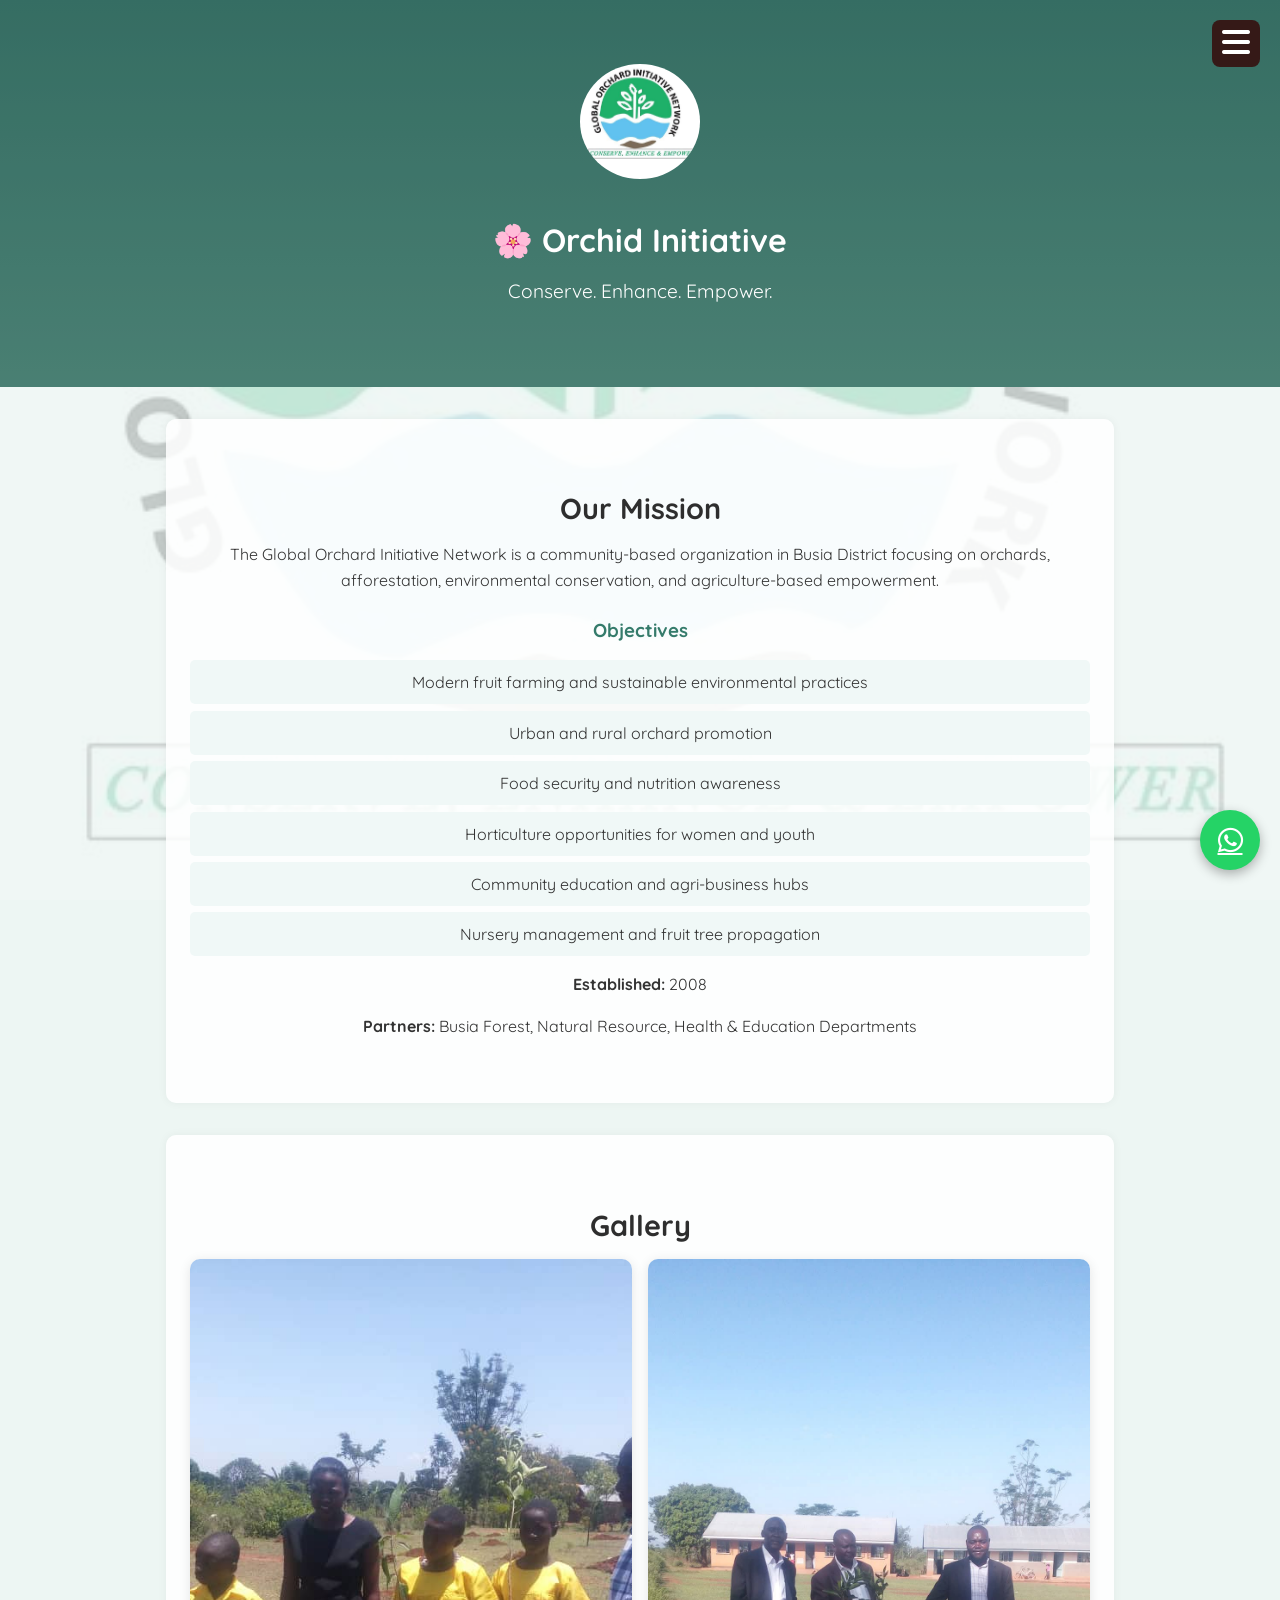
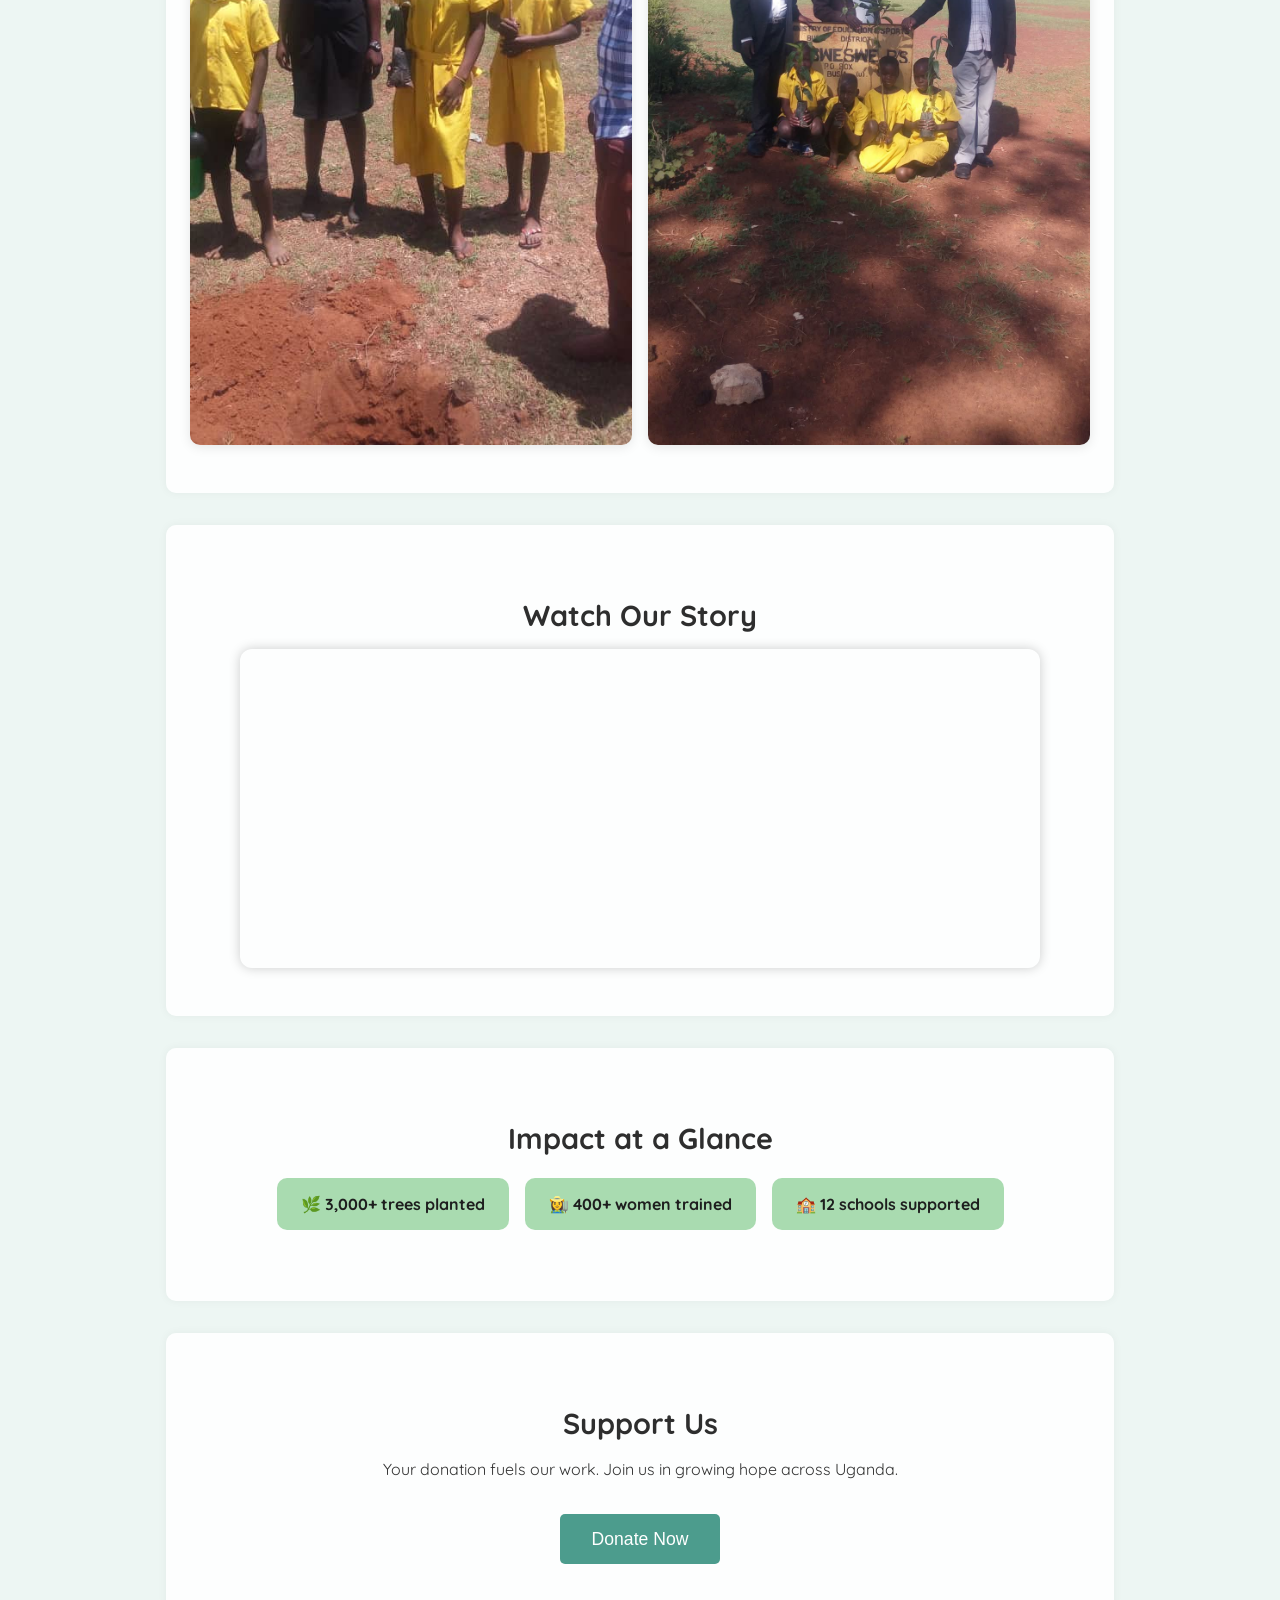
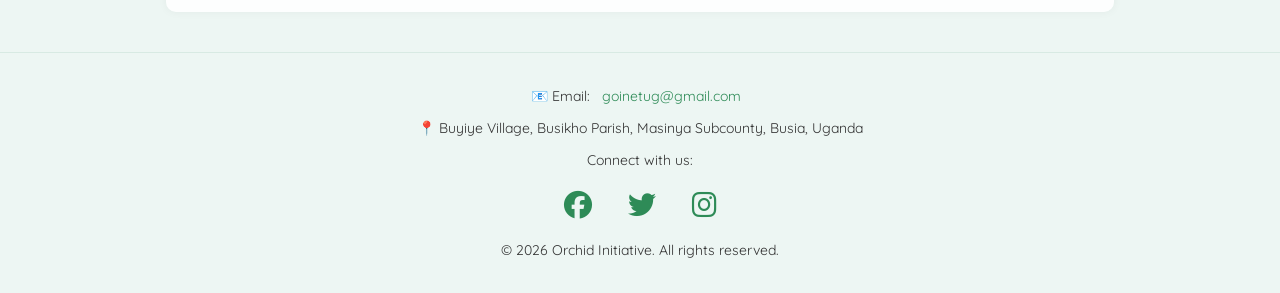
==== commit 4c5f7ded: "updates" ====
--- a/index.html
+++ b/index.html
@@ -7,19 +7,17 @@
   <meta name="description" content="The Orchid Initiative is a community-based organization in Busia, Uganda, empowering communities through orchard farming, afforestation, and sustainable agriculture." />
   <link rel="icon" href="images/favicon.ico" />
 
-  <!-- Fonts & Icons -->
   <link href="https://fonts.googleapis.com/css2?family=Quicksand:wght@400;600&display=swap" rel="stylesheet">
   <link rel="stylesheet" href="https://cdnjs.cloudflare.com/ajax/libs/font-awesome/6.4.0/css/all.min.css">
 
-  <!-- Styles -->
   <link rel="stylesheet" href="style.css" />
 </head>
 
 <body>
-  <!-- Skip Link for Accessibility -->
+
   <a href="#mission" class="skip-link">Skip to content</a>
 
-  <!-- Header / Hero Section -->
+  
   <header class="hero-banner">
     <div class="overlay"></div>
     <img src="images/logo.jpg" alt="Orchid Initiative logo" class="logo" />
@@ -30,7 +28,6 @@
     </button>
   </header>
 
-  <!-- Navigation -->
   <nav id="sliding-menu" aria-label="Main navigation">
     <ul>
       <li><a href="#mission">Mission</a></li>
@@ -41,9 +38,8 @@
     </ul>
   </nav>
 
-  <!-- Main Content -->
+
   <main>
-    <!-- Mission -->
     <section id="mission">
       <h2>Our Mission</h2>
       <p>
@@ -65,7 +61,6 @@
       <p><strong>Partners:</strong> Busia Forest, Natural Resource, Health & Education Departments</p>
     </section>
 
-    <!-- Gallery -->
     <section id="gallery">
       <h2>Gallery</h2>
       <div class="gallery-container">
@@ -74,7 +69,6 @@
       </div>
     </section>
 
-    <!-- Video -->
     <section id="video">
       <h2>Watch Our Story</h2>
       <div class="video-wrapper">
@@ -90,7 +84,6 @@
       </div>
     </section>
 
-    <!-- Impact -->
     <section id="impact">
       <h2>Impact at a Glance</h2>
       <ul>
@@ -100,7 +93,6 @@
       </ul>
     </section>
 
-    <!-- Donate -->
     <section id="donate">
       <h2>Support Us</h2>
       <p>Your donation fuels our work. Join us in growing hope across Uganda.</p>
@@ -108,8 +100,7 @@
     </section>
   </main>
 
-  <!-- Footer -->
-  <footer id="contact">
+  <footer id="contact" class="site-footer">
     <p>📧 Email: <a href="mailto:goinetug@gmail.com">goinetug@gmail.com</a></p>
     <p>📍 Buyiye Village, Busikho Parish, Masinya Subcounty, Busia, Uganda</p>
     <p>Connect with us:</p>
@@ -118,15 +109,17 @@
       <a href="https://twitter.com/goinetug" target="_blank" aria-label="Twitter"><i class="fab fa-twitter fa-2x"></i></a>
       <a href="https://instagram.com/goinetug" target="_blank" aria-label="Instagram"><i class="fab fa-instagram fa-2x"></i></a>
     </div>
-    <p>&copy; <span id="year"></span> Orchid Initiative. All rights reserved.</p>
+    <p>© <span id="year"></span> Orchid Initiative. All rights reserved.</p>
   </footer>
 
-  <!-- WhatsApp Button -->
   <a href="https://wa.me/+256788258931" class="whatsapp-float" target="_blank" aria-label="Chat with us on WhatsApp">
     <i class="fab fa-whatsapp"></i>
   </a>
 
-  <!-- JavaScript -->
+  <script src="components.js"></script>
   <script src="scripts.js"></script>
+  <script>
+    document.getElementById("year").textContent = new Date().getFullYear();
+  </script>
 </body>
 </html>
--- a/style.css
+++ b/style.css
@@ -62,8 +62,8 @@
   width: 120px;
   border-radius: 50%;
   margin-bottom: 1rem;
+  position: relative;
   z-index: 2;
-  position: relative;
 }
 
 header.hero-banner h1 {
@@ -149,10 +149,9 @@
   padding: 3rem 1.5rem;
   text-align: center;
   max-width: 900px;
-  margin: 0 auto;
+  margin: 2rem auto 0;
   background: rgba(255, 255, 255, 0.85);
   border-radius: 10px;
-  margin-top: 2rem;
   box-shadow: 0 0 10px rgba(0, 0, 0, 0.05);
 }
 
@@ -179,6 +178,7 @@
   padding: 0;
   margin: 1rem 0;
 }
+
 section ul li {
   background-color: #f0f8f7;
   padding: 0.75rem;
@@ -186,6 +186,7 @@
   border-radius: 5px;
   transition: transform 0.3s ease;
 }
+
 section ul li:hover {
   transform: translateY(-2px);
 }
@@ -198,12 +199,14 @@
   grid-template-columns: repeat(auto-fit, minmax(250px, 1fr));
   gap: 1rem;
 }
+
 .gallery-container img {
   width: 100%;
   border-radius: 10px;
-  box-shadow: 0 2px 12px rgba(0,0,0,0.1);
+  box-shadow: 0 2px 12px rgba(0, 0, 0, 0.1);
   transition: transform 0.3s ease;
 }
+
 .gallery-container img:hover {
   transform: scale(1.05);
 }
@@ -230,6 +233,7 @@
   list-style: none;
   padding: 0;
 }
+
 #impact li {
   background: #a9dbb0;
   padding: 1rem 1.5rem;
@@ -238,6 +242,7 @@
   color: #1e1e1e;
   transition: transform 0.3s ease;
 }
+
 #impact li:hover {
   transform: translateY(-4px);
 }
@@ -256,6 +261,7 @@
   margin-top: 1rem;
   transition: background 0.3s ease, transform 0.2s ease;
 }
+
 #donate button:hover {
   background-color: #357b6b;
   transform: scale(1.05);
@@ -271,18 +277,22 @@
   color: white;
   margin-top: 3rem;
 }
+
 footer a {
   color: #fff;
   margin: 0 0.5rem;
   transition: color 0.3s ease;
 }
+
 footer a:hover {
   color: #fddde6;
 }
+
 footer .social-links i {
   margin: 0.5rem;
   transition: transform 0.3s ease;
 }
+
 footer .social-links i:hover {
   transform: scale(1.2);
 }
@@ -308,9 +318,59 @@
   cursor: pointer;
   transition: transform 0.3s ease, box-shadow 0.3s ease;
 }
+
 .whatsapp-float:hover {
   transform: scale(1.1);
   box-shadow: 0 6px 16px rgba(0, 0, 0, 0.4);
+}
+
+/* ==============================
+   🌸 REUSABLE COMPONENTS
+   ============================== */
+.back-home-btn {
+  background-color: #2e8b57;
+  color: #fff;
+  border: none;
+  padding: 10px 18px;
+  border-radius: 8px;
+  font-family: 'Quicksand', sans-serif;
+  font-size: 15px;
+  cursor: pointer;
+  box-shadow: 0 3px 5px rgba(0, 0, 0, 0.15);
+  transition: background-color 0.3s ease, transform 0.2s ease;
+  margin: 20px 0;
+}
+
+.back-home-btn:hover {
+  background-color: #256c46;
+  transform: translateY(-2px);
+}
+
+.site-footer {
+  text-align: center;
+  padding: 20px;
+  background-color: #edf6f3;
+  border-top: 1px solid #d8eae3;
+  color: #333;
+  font-family: 'Quicksand', sans-serif;
+  font-size: 14px;
+  margin-top: 40px;
+}
+
+.site-footer a {
+  color: #2e8b57;
+  text-decoration: none;
+}
+
+.site-footer a:hover {
+  text-decoration: underline;
+}
+
+#back-container {
+  padding: 20px;
+  text-align: left;
+  position: relative;
+  z-index: 10;
 }
 
 /* ==============================
@@ -348,239 +408,73 @@
   }
 }
 /* ==============================
-   🌸 PROJECTS PAGE STYLING
-   ============================== */
-
-.project-list {
-  text-align: center;
-  padding: 3rem 1rem;
-}
-
-.project-list h2 {
-  color: #2e2e2e;
-  margin-bottom: 2rem;
-  font-size: 1.8rem;
-}
-
-.project-grid {
-  display: grid;
-  grid-template-columns: repeat(auto-fit, minmax(260px, 1fr));
-  gap: 2rem;
-  max-width: 1000px;
+   📸 SLIDESHOW GALLERY
+   ============================== */
+.slideshow-gallery {
+  position: relative;
+  max-width: 900px;
+  margin: 2rem auto;
+  overflow: hidden;
+  border-radius: 12px;
+  box-shadow: 0 4px 15px rgba(0, 0, 0, 0.2);
+  background-color: #fff;
+}
+
+.slides {
+  position: relative;
+  width: 100%;
+  height: auto;
+}
+
+.slide img {
+  width: 100%;
+  height: auto;
+  border-radius: 10px;
+  display: block;
   margin: 0 auto;
 }
 
-.project-card {
-  background: rgba(255, 255, 255, 0.9);
-  border-radius: 12px;
-  box-shadow: 0 4px 10px rgba(0, 0, 0, 0.1);
-  padding: 1.5rem;
-  transition: transform 0.3s ease, box-shadow 0.3s ease;
-}
-
-.project-card:hover {
-  transform: translateY(-6px);
-  box-shadow: 0 8px 20px rgba(0, 0, 0, 0.15);
-}
-
-.project-card img {
+.caption {
+  background: rgba(0, 0, 0, 0.5);
+  color: #fff;
+  font-size: 1rem;
+  padding: 0.5rem;
+  text-align: center;
+  position: absolute;
+  bottom: 0;
   width: 100%;
-  border-radius: 10px;
-  margin-bottom: 1rem;
-}
-
-.project-card h3 {
-  color: #357b6b;
-  margin-bottom: 0.5rem;
-  font-size: 1.3rem;
-}
-
-.project-card p {
-  font-size: 1rem;
-  color: #444;
-  margin-bottom: 1rem;
-}
-
-/* Active Projects Section */
-#projects {
-  background: #f0f8f7;
-  padding: 2.5rem 1rem;
-  text-align: center;
-  border-radius: 12px;
-  margin: 2rem auto;
-  max-width: 800px;
-}
-
-#projects h2 {
-  color: #2e2e2e;
-  margin-bottom: 1rem;
-}
-
-#projects ul {
-  list-style: none;
-  padding: 0;
-}
-
-#projects li {
-  margin: 1rem 0;
-}
-
-#projects a {
-  font-size: 1.1rem;
-  color: #357b6b;
-  text-decoration: none;
-  transition: color 0.3s ease;
-}
-
-#projects a:hover {
-  color: #1e5a4a;
-}
-/* ==============================
-   💖 DONATE & VOLUNTEER PAGE
-   ============================== */
-.donate-options, .volunteer-form {
-  text-align: center;
-  background: rgba(255, 255, 255, 0.9);
-  padding: 2.5rem 1.5rem;
-  margin: 2rem auto;
-  max-width: 800px;
-  border-radius: 12px;
-  box-shadow: 0 4px 10px rgba(0, 0, 0, 0.1);
-}
-
-.donate-options h2, .volunteer-form h2 {
-  color: #357b6b;
-  margin-bottom: 1rem;
-}
-
-.donate-options ul {
-  list-style: none;
-  padding: 0;
-  margin: 1rem 0;
-}
-
-.donate-options li {
-  background: #edf6f3;
-  padding: 0.8rem 1rem;
-  border-radius: 8px;
-  margin: 0.5rem 0;
-  font-size: 1.05rem;
-  font-weight: 600;
-}
-
-.volunteer-form form {
-  display: flex;
-  flex-direction: column;
-  gap: 1rem;
-  max-width: 600px;
-  margin: 1.5rem auto;
-}
-
-.volunteer-form input,
-.volunteer-form textarea {
-  padding: 0.75rem;
-  border: 1px solid #c8e0d3;
-  border-radius: 8px;
-  font-family: 'Quicksand', sans-serif;
-  font-size: 1rem;
-  background-color: #f8fcfa;
-}
-
-.volunteer-form input:focus,
-.volunteer-form textarea:focus {
-  outline: none;
-  border-color: #4c9c8d;
-  box-shadow: 0 0 4px rgba(76, 156, 141, 0.4);
-}
-
-.volunteer-form button {
-  background-color: #4c9c8d;
+  border-radius: 0 0 10px 10px;
+}
+
+/* Navigation buttons */
+.prev, .next {
+  position: absolute;
+  top: 50%;
+  transform: translateY(-50%);
+  background-color: rgba(76, 156, 141, 0.8);
   color: white;
   border: none;
-  padding: 0.9rem 2rem;
-  border-radius: 5px;
-  font-size: 1.1rem;
+  padding: 0.75rem 1rem;
   cursor: pointer;
-  transition: background 0.3s ease, transform 0.2s ease;
-}
-
-.volunteer-form button:hover {
+  border-radius: 50%;
+  font-size: 1.5rem;
+  z-index: 10;
+  transition: background 0.3s ease;
+}
+
+.prev:hover, .next:hover {
   background-color: #357b6b;
-  transform: scale(1.05);
-}
-
-/* Responsive Adjustments */
-@media screen and (max-width: 480px) {
-  .donate-options, .volunteer-form {
-    padding: 2rem 1rem;
-  }
-  .volunteer-form input, .volunteer-form textarea {
-    font-size: 0.95rem;
-  }
-}
-/* ==============================
-   🌸 ABOUT PAGE STYLING
-   ============================== */
-.about-section {
-  background: rgba(255, 255, 255, 0.9);
-  padding: 2.5rem 1.5rem;
-  margin: 2rem auto;
-  max-width: 900px;
-  border-radius: 12px;
-  box-shadow: 0 4px 10px rgba(0, 0, 0, 0.1);
-  text-align: left;
-}
-
-.about-section h2 {
-  color: #357b6b;
-  margin-bottom: 1rem;
-  text-align: center;
-}
-
-.about-section p {
-  line-height: 1.7;
-  font-size: 1rem;
-  color: #333;
-  margin-bottom: 1rem;
-}
-
-.about-section ul {
-  list-style: none;
-  padding: 0;
-  margin-top: 1rem;
-}
-
-.about-section li {
-  background: #edf6f3;
-  margin: 0.5rem 0;
-  padding: 0.75rem 1rem;
-  border-radius: 8px;
-  font-weight: 600;
-}
-
-.about-cta {
-  text-align: center;
-  margin: 3rem 0;
-}
-
-.about-cta button {
-  background-color: #4c9c8d;
-  color: white;
-  border: none;
-  padding: 0.9rem 2rem;
-  border-radius: 8px;
-  font-size: 1.1rem;
-  cursor: pointer;
-  transition: background 0.3s ease, transform 0.2s ease;
-}
-
-.about-cta button:hover {
-  background-color: #357b6b;
-  transform: scale(1.05);
-}
-
-@media screen and (max-width: 600px) {
-  .about-section {
-    padding: 2rem 1rem;
-  }
-}
+}
+
+.prev { left: 15px; }
+.next { right: 15px; }
+
+@media screen and (max-width: 768px) {
+  .caption {
+    font-size: 0.9rem;
+  }
+  .prev, .next {
+    font-size: 1.2rem;
+    padding: 0.5rem 0.7rem;
+  }
+}
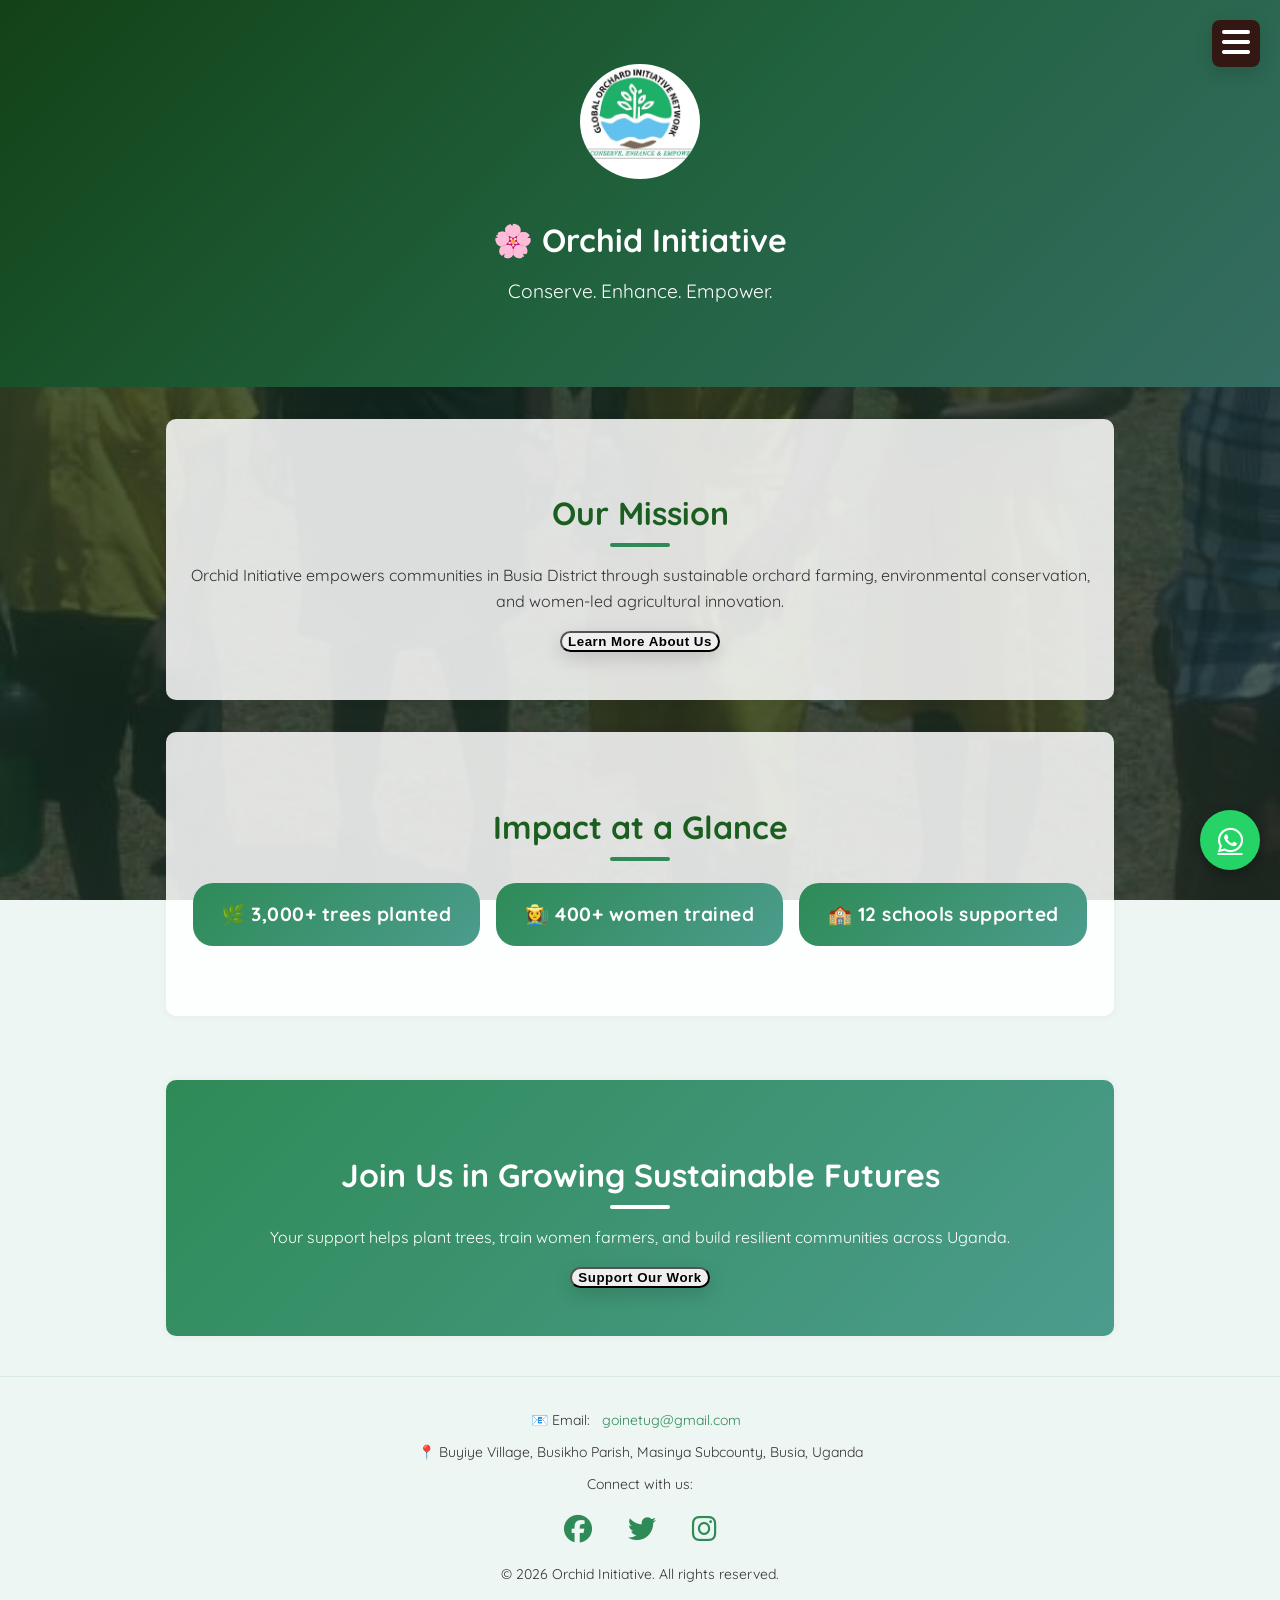
==== commit 4bc6f5b9: "improved styling for impact section and added fixed logo" ====
--- a/index.html
+++ b/index.html
@@ -3,7 +3,7 @@
 <head>
   <meta charset="UTF-8" />
   <meta name="viewport" content="width=device-width, initial-scale=1.0" />
-  <title>Orchid Initiative | Conserve. Enhance. Empower.</title>
+  <title>Orchid Initiative | Sustainable Orchard Farming in Busia, Uganda</title>
   <meta name="description" content="The Orchid Initiative is a community-based organization in Busia, Uganda, empowering communities through orchard farming, afforestation, and sustainable agriculture." />
   <link rel="icon" href="images/favicon.ico" />
 
@@ -30,7 +30,6 @@
 
   <nav id="sliding-menu" aria-label="Main navigation">
     <ul>
-      <li><a href="#mission">Mission</a></li>
       <li><a href="projects.html">Projects</a></li>
       <li><a href="gallery.html">Gallery</a></li>
       <li><a href="donate.html">Donate</a></li>
@@ -41,49 +40,16 @@
 
   <main>
     <section id="mission">
-      <h2>Our Mission</h2>
-      <p>
-        The Global Orchard Initiative Network is a community-based organization in Busia District
-        focusing on orchards, afforestation, environmental conservation, and agriculture-based empowerment.
-      </p>
+  <h2>Our Mission</h2>
+  <p>
+    Orchid Initiative empowers communities in Busia District through sustainable orchard farming,
+    environmental conservation, and women-led agricultural innovation.
+  </p>
 
-      <h3>Objectives</h3>
-      <ul>
-        <li>Modern fruit farming and sustainable environmental practices</li>
-        <li>Urban and rural orchard promotion</li>
-        <li>Food security and nutrition awareness</li>
-        <li>Horticulture opportunities for women and youth</li>
-        <li>Community education and agri-business hubs</li>
-        <li>Nursery management and fruit tree propagation</li>
-      </ul>
-
-      <p><strong>Established:</strong> 2008</p>
-      <p><strong>Partners:</strong> Busia Forest, Natural Resource, Health & Education Departments</p>
-    </section>
-
-    <section id="gallery">
-      <h2>Gallery</h2>
-      <div class="gallery-container">
-        <img src="images/img1.jpg" alt="Community orchard planting" loading="lazy">
-        <img src="images/img2.jpg" alt="Environmental workshop with farmers" loading="lazy">
-      </div>
-    </section>
-
-    <section id="video">
-      <h2>Watch Our Story</h2>
-      <div class="video-wrapper">
-        <iframe
-          width="100%"
-          height="315"
-          loading="lazy"
-          src="https://www.youtube.com/embed/DTbm0u5U1ls"
-          title="Orchid Initiative: Our Story"
-          frameborder="0"
-          allowfullscreen
-        ></iframe>
-      </div>
-    </section>
-
+  <a href="about.html">
+    <button>Learn More About Us</button>
+  </a>
+</section>
     <section id="impact">
       <h2>Impact at a Glance</h2>
       <ul>
@@ -93,11 +59,16 @@
       </ul>
     </section>
 
-    <section id="donate">
-      <h2>Support Us</h2>
-      <p>Your donation fuels our work. Join us in growing hope across Uganda.</p>
-      <a href="donate.html"><button>Donate Now</button></a>
-    </section>
+  <section id="cta">
+  <h2>Join Us in Growing Sustainable Futures</h2>
+  <p>
+    Your support helps plant trees, train women farmers, and build resilient communities across Uganda.
+  </p>
+  <a href="donate.html">
+    <button>Support Our Work</button>
+  </a>
+</section>
+
   </main>
 
   <footer id="contact" class="site-footer">
--- a/style.css
+++ b/style.css
@@ -16,13 +16,14 @@
 /* Soft background overlay */
 body::before {
   content: "";
-  background: url('images/logo.jpg') no-repeat center center;
-  background-size: cover;
   position: fixed;
-  top: 0; left: 0; right: 0; bottom: 0;
-  opacity: 0.2;
+  inset: 0;
+  background: 
+    linear-gradient(rgba(15, 40, 30, 0.75), rgba(15, 40, 30, 0.75)),
+    url('images/img1.jpg') center/cover no-repeat;
   z-index: -1;
 }
+
 
 /* Skip Link for Accessibility */
 .skip-link {
@@ -47,7 +48,8 @@
   position: relative;
   text-align: center;
   padding: 4rem 1rem;
-  background: linear-gradient(180deg, #4c9c8d 0%, #69b6a4 100%);
+  background: linear-gradient(135deg, #1b5e20 0%, #2e8b57 50%, #4c9c8d 100%);
+
   color: white;
   overflow: hidden;
 }
@@ -109,12 +111,16 @@
   right: -100%;
   width: 70%;
   height: 100%;
-  background: #a9dbb0;
+  background: rgba(255, 255, 255, 0.15);
+  backdrop-filter: blur(18px);
+  -webkit-backdrop-filter: blur(18px);
   transition: right 0.4s ease;
   z-index: 998;
   padding-top: 5rem;
   box-shadow: -4px 0 10px rgba(0, 0, 0, 0.3);
-}
+  border-left: 1px solid rgba(255, 255, 255, 0.3);
+}
+
 
 #sliding-menu.open {
   right: 0;
@@ -132,7 +138,8 @@
 
 #sliding-menu a {
   font-size: 1.3rem;
-  color: #1e1e1e;
+  color: white;
+
   text-decoration: none;
   font-weight: 600;
   transition: color 0.3s ease;
@@ -156,10 +163,22 @@
 }
 
 section h2 {
-  color: #2e2e2e;
+  color: #1b5e20;
   margin-bottom: 1rem;
-  font-size: 1.8rem;
-}
+  font-size: 2rem;
+  position: relative;
+}
+
+section h2::after {
+  content: "";
+  width: 60px;
+  height: 4px;
+  background: #2e8b57;
+  display: block;
+  margin: 10px auto 0;
+  border-radius: 4px;
+}
+
 
 section h3 {
   color: #357b6b;
@@ -235,17 +254,21 @@
 }
 
 #impact li {
-  background: #a9dbb0;
-  padding: 1rem 1.5rem;
-  border-radius: 10px;
+  background: linear-gradient(135deg, #2e8b57, #4c9c8d);
+   font-size: 1.2rem;
+  letter-spacing: 0.5px;
+  padding: 1.2rem 1.8rem;
+  border-radius: 20px;
   font-weight: bold;
-  color: #1e1e1e;
-  transition: transform 0.3s ease;
+  color: white;
+  transition: transform 0.3s ease, box-shadow 0.3s ease;
 }
 
 #impact li:hover {
-  transform: translateY(-4px);
-}
+  transform: translateY(-6px);
+  box-shadow: 0 8px 20px rgba(0,0,0,0.2);
+}
+
 
 /* ==============================
    💖 DONATE SECTION
@@ -478,3 +501,68 @@
     padding: 0.5rem 0.7rem;
   }
 }
+section {
+  opacity: 0;
+  transform: translateY(30px);
+  animation: fadeUp 0.8s ease forwards;
+}
+
+section:nth-of-type(1) { animation-delay: 0.2s; }
+section:nth-of-type(2) { animation-delay: 0.4s; }
+section:nth-of-type(3) { animation-delay: 0.6s; }
+section:nth-of-type(4) { animation-delay: 0.8s; }
+
+@keyframes fadeUp {
+  to {
+    opacity: 1;
+    transform: translateY(0);
+  }
+}
+button {
+  border-radius: 30px;
+  letter-spacing: 0.5px;
+  font-weight: 600;
+  box-shadow: 0 6px 18px rgba(0,0,0,0.15);
+  transition: transform 0.3s ease, box-shadow 0.3s ease;
+}
+
+button:hover {
+  transform: translateY(-3px) scale(1.03);
+  box-shadow: 0 10px 25px rgba(0,0,0,0.25);
+}
+#cta {
+  margin-top: 4rem;
+  background: linear-gradient(135deg, #2e8b57, #4c9c8d);
+  color: white;
+}
+
+#cta h2 {
+  color: white;
+}
+
+#cta h2::after {
+  background: white;
+}
+.project-card {
+  background: rgba(255, 255, 255, 0.92);
+  border-radius: 16px;
+   margin-top: 1rem;
+  overflow: hidden;
+  box-shadow: 0 8px 25px rgba(0,0,0,0.15);
+  transition: transform 0.35s ease, box-shadow 0.35s ease;
+}
+
+.project-card:hover {
+  transform: translateY(-10px);
+  box-shadow: 0 15px 40px rgba(0,0,0,0.25);
+}
+.project-card img {
+  width: 100%;
+  height: 220px;
+  object-fit: cover;
+  transition: transform 0.5s ease;
+}
+
+.project-card:hover img {
+  transform: scale(1.08);
+}
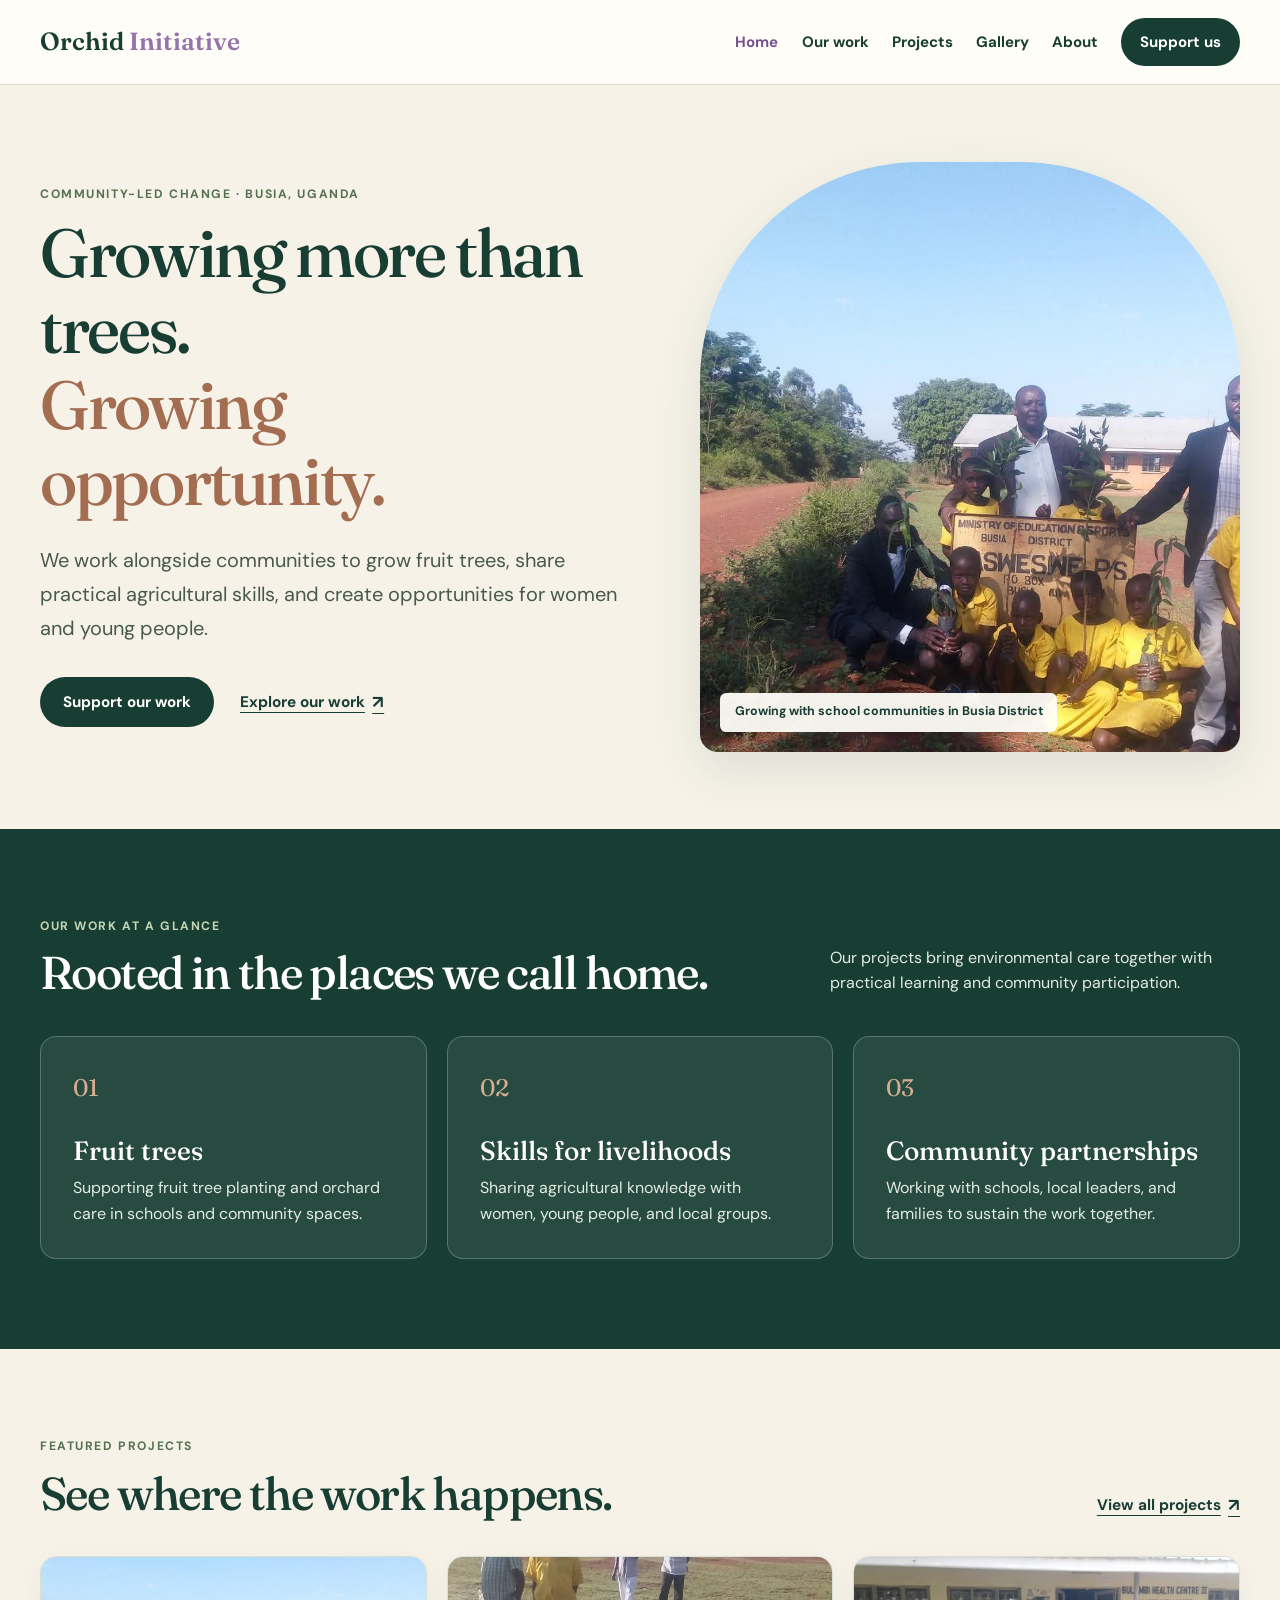
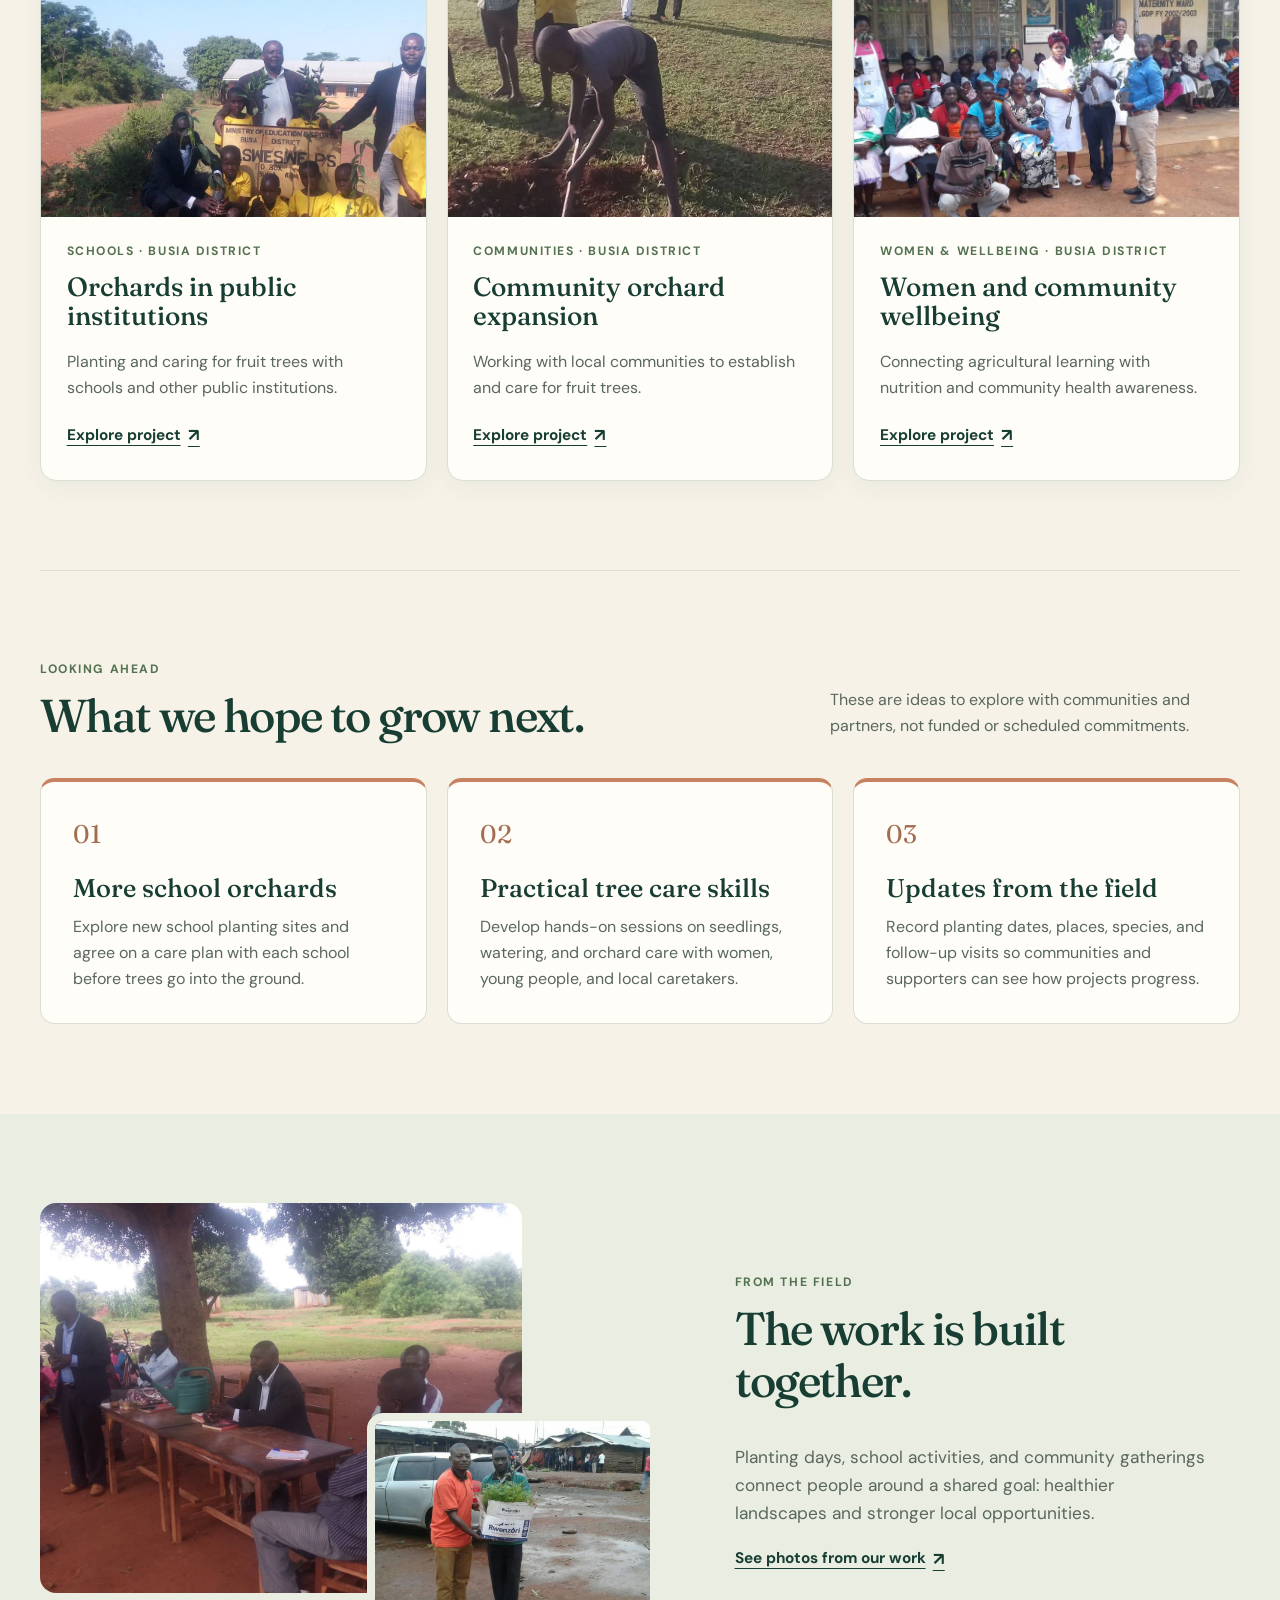
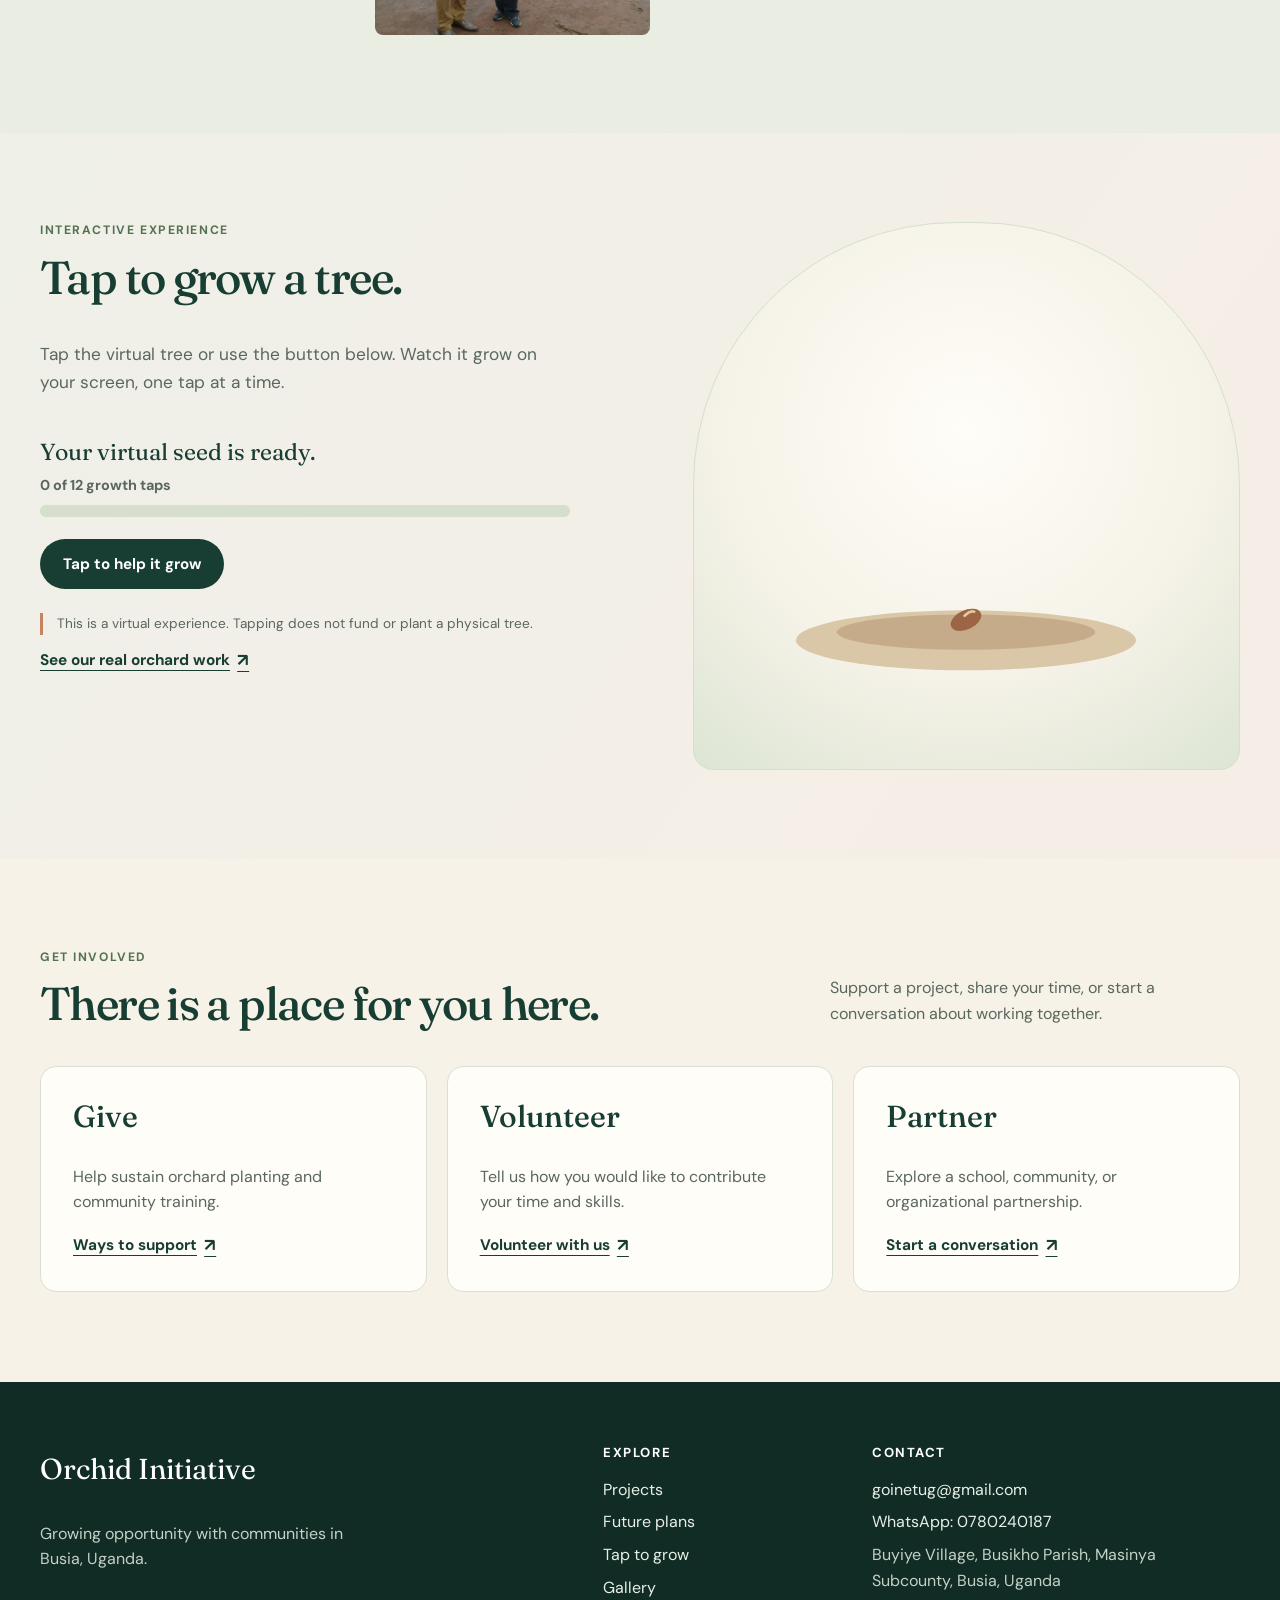
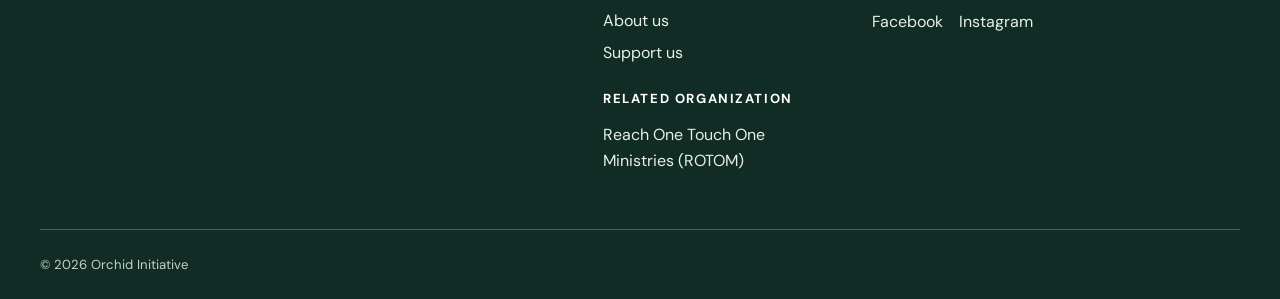
==== commit 70363f79: "Redesign Orchid Initiative site and add virtual tree experience" ====
--- a/index.html
+++ b/index.html
@@ -1,96 +1,249 @@
-<!DOCTYPE html>
+<!doctype html>
 <html lang="en">
 <head>
-  <meta charset="UTF-8" />
-  <meta name="viewport" content="width=device-width, initial-scale=1.0" />
-  <title>Orchid Initiative | Sustainable Orchard Farming in Busia, Uganda</title>
-  <meta name="description" content="The Orchid Initiative is a community-based organization in Busia, Uganda, empowering communities through orchard farming, afforestation, and sustainable agriculture." />
-  <link rel="icon" href="images/favicon.ico" />
-
-  <link href="https://fonts.googleapis.com/css2?family=Quicksand:wght@400;600&display=swap" rel="stylesheet">
-  <link rel="stylesheet" href="https://cdnjs.cloudflare.com/ajax/libs/font-awesome/6.4.0/css/all.min.css">
-
-  <link rel="stylesheet" href="style.css" />
+  <meta charset="utf-8">
+  <meta name="viewport" content="width=device-width, initial-scale=1">
+  <meta name="description" content="Orchid Initiative works with communities in Busia, Uganda through fruit tree planting, agricultural skills, and opportunities for women and young people.">
+  <title>Orchid Initiative | Growing opportunity in Busia, Uganda</title>
+  <link rel="stylesheet" href="style.css">
 </head>
-
 <body>
-
-  <a href="#mission" class="skip-link">Skip to content</a>
-
-  
-  <header class="hero-banner">
-    <div class="overlay"></div>
-    <img src="images/logo.jpg" alt="Orchid Initiative logo" class="logo" />
-    <h1>🌸 Orchid Initiative</h1>
-    <p>Conserve. Enhance. Empower.</p>
-    <button id="menu-toggle" aria-label="Toggle navigation menu">
-      <i class="fas fa-bars"></i>
-    </button>
+  <a class="skip-link" href="#main-content">Skip to content</a>
+  <header class="site-header">
+    <div class="shell nav-row">
+      <a class="brand" href="index.html" aria-label="Orchid Initiative home">Orchid <span>Initiative</span></a>
+      <button class="menu-toggle" type="button" aria-controls="primary-nav" aria-expanded="false">Menu</button>
+      <nav class="primary-nav" id="primary-nav" aria-label="Main navigation">
+        <a href="index.html" aria-current="page">Home</a>
+        <a href="#impact">Our work</a>
+        <a href="projects.html">Projects</a>
+        <a href="gallery.html">Gallery</a>
+        <a href="about.html">About</a>
+        <a class="nav-support" href="donate.html">Support us</a>
+      </nav>
+    </div>
   </header>
 
-  <nav id="sliding-menu" aria-label="Main navigation">
-    <ul>
-      <li><a href="projects.html">Projects</a></li>
-      <li><a href="gallery.html">Gallery</a></li>
-      <li><a href="donate.html">Donate</a></li>
-      <li><a href="about.html">About</a></li>
-    </ul>
-  </nav>
-
-
-  <main>
-    <section id="mission">
-  <h2>Our Mission</h2>
-  <p>
-    Orchid Initiative empowers communities in Busia District through sustainable orchard farming,
-    environmental conservation, and women-led agricultural innovation.
-  </p>
-
-  <a href="about.html">
-    <button>Learn More About Us</button>
-  </a>
-</section>
-    <section id="impact">
-      <h2>Impact at a Glance</h2>
-      <ul>
-        <li>🌿 3,000+ trees planted</li>
-        <li>👩‍🌾 400+ women trained</li>
-        <li>🏫 12 schools supported</li>
-      </ul>
-    </section>
-
-  <section id="cta">
-  <h2>Join Us in Growing Sustainable Futures</h2>
-  <p>
-    Your support helps plant trees, train women farmers, and build resilient communities across Uganda.
-  </p>
-  <a href="donate.html">
-    <button>Support Our Work</button>
-  </a>
-</section>
-
+  <main id="main-content">
+    <section class="hero shell" aria-labelledby="hero-title">
+      <div class="hero-copy">
+        <p class="eyebrow">Community-led change · Busia, Uganda</p>
+        <h1 id="hero-title">Growing more than trees. <em>Growing opportunity.</em></h1>
+        <p class="hero-lede">We work alongside communities to grow fruit trees, share practical agricultural skills, and create opportunities for women and young people.</p>
+        <div class="hero-actions">
+          <a class="button button-primary" href="donate.html">Support our work</a>
+          <a class="text-link" href="#impact">Explore our work <span aria-hidden="true">↗</span></a>
+        </div>
+      </div>
+      <figure class="hero-photo">
+        <img src="images/img5.jpg" alt="Students and adults holding young fruit trees at a school in Busia District" fetchpriority="high">
+        <figcaption>Growing with school communities in Busia District</figcaption>
+      </figure>
+    </section>
+
+    <section class="intro-band" id="impact" aria-labelledby="impact-title">
+      <div class="shell">
+        <div class="section-heading">
+          <div>
+            <p class="eyebrow">Our work at a glance</p>
+            <h2 id="impact-title">Rooted in the places we call home.</h2>
+          </div>
+          <p>Our projects bring environmental care together with practical learning and community participation.</p>
+        </div>
+        <div class="focus-grid">
+          <article class="focus-card">
+            <span class="focus-number">01</span>
+            <h3>Fruit trees</h3>
+            <p>Supporting fruit tree planting and orchard care in schools and community spaces.</p>
+          </article>
+          <article class="focus-card">
+            <span class="focus-number">02</span>
+            <h3>Skills for livelihoods</h3>
+            <p>Sharing agricultural knowledge with women, young people, and local groups.</p>
+          </article>
+          <article class="focus-card">
+            <span class="focus-number">03</span>
+            <h3>Community partnerships</h3>
+            <p>Working with schools, local leaders, and families to sustain the work together.</p>
+          </article>
+        </div>
+      </div>
+    </section>
+
+    <section class="section shell" aria-labelledby="projects-title">
+      <div class="section-heading">
+        <div>
+          <p class="eyebrow">Featured projects</p>
+          <h2 id="projects-title">See where the work happens.</h2>
+        </div>
+        <a class="text-link" href="projects.html">View all projects <span aria-hidden="true">↗</span></a>
+      </div>
+      <div class="project-grid">
+        <article class="project-card">
+          <a class="project-image" href="project1.html"><img src="images/img5.jpg" alt="A school community holds young fruit trees" loading="lazy"></a>
+          <div class="project-card-copy">
+            <p class="card-kicker">Schools · Busia District</p>
+            <h3>Orchards in public institutions</h3>
+            <p>Planting and caring for fruit trees with schools and other public institutions.</p>
+            <a class="text-link" href="project1.html">Explore project <span aria-hidden="true">↗</span></a>
+          </div>
+        </article>
+        <article class="project-card">
+          <a class="project-image" href="project2.html"><img src="images/img4.jpg" alt="A young person prepares the ground for tree planting" loading="lazy"></a>
+          <div class="project-card-copy">
+            <p class="card-kicker">Communities · Busia District</p>
+            <h3>Community orchard expansion</h3>
+            <p>Working with local communities to establish and care for fruit trees.</p>
+            <a class="text-link" href="project2.html">Explore project <span aria-hidden="true">↗</span></a>
+          </div>
+        </article>
+        <article class="project-card">
+          <a class="project-image" href="project3.html"><img src="images/img6.jpg" alt="Community members gathered with fruit tree seedlings outside a health centre" loading="lazy"></a>
+          <div class="project-card-copy">
+            <p class="card-kicker">Women &amp; wellbeing · Busia District</p>
+            <h3>Women and community wellbeing</h3>
+            <p>Connecting agricultural learning with nutrition and community health awareness.</p>
+            <a class="text-link" href="project3.html">Explore project <span aria-hidden="true">↗</span></a>
+          </div>
+        </article>
+      </div>
+    </section>
+
+    <section class="section shell future-plans" id="future-plans" aria-labelledby="future-title">
+      <div class="section-heading">
+        <div>
+          <p class="eyebrow">Looking ahead</p>
+          <h2 id="future-title">What we hope to grow next.</h2>
+        </div>
+        <p>These are ideas to explore with communities and partners, not funded or scheduled commitments.</p>
+      </div>
+      <div class="future-grid">
+        <article class="future-card">
+          <span class="future-card-number" aria-hidden="true">01</span>
+          <h3>More school orchards</h3>
+          <p>Explore new school planting sites and agree on a care plan with each school before trees go into the ground.</p>
+        </article>
+        <article class="future-card">
+          <span class="future-card-number" aria-hidden="true">02</span>
+          <h3>Practical tree care skills</h3>
+          <p>Develop hands-on sessions on seedlings, watering, and orchard care with women, young people, and local caretakers.</p>
+        </article>
+        <article class="future-card">
+          <span class="future-card-number" aria-hidden="true">03</span>
+          <h3>Updates from the field</h3>
+          <p>Record planting dates, places, species, and follow-up visits so communities and supporters can see how projects progress.</p>
+        </article>
+      </div>
+    </section>
+
+    <section class="field-story" aria-labelledby="story-title">
+      <div class="shell field-story-grid">
+        <div class="field-story-photos">
+          <img src="images/img16.jpg" alt="Community members meeting outdoors under a tree" loading="lazy">
+          <img src="images/img11.jpg" alt="Two people holding young tree seedlings" loading="lazy">
+        </div>
+        <div class="field-story-copy">
+          <p class="eyebrow">From the field</p>
+          <h2 id="story-title">The work is built together.</h2>
+          <p>Planting days, school activities, and community gatherings connect people around a shared goal: healthier landscapes and stronger local opportunities.</p>
+          <a class="text-link" href="gallery.html">See photos from our work <span aria-hidden="true">↗</span></a>
+        </div>
+      </div>
+    </section>
+
+    <section class="grow-section" id="tap-to-grow" aria-labelledby="grow-title">
+      <div class="shell grow-layout">
+        <div class="grow-copy">
+          <p class="eyebrow">Interactive experience</p>
+          <h2 id="grow-title">Tap to grow a tree.</h2>
+          <p>Tap the virtual tree or use the button below. Watch it grow on your screen, one tap at a time.</p>
+        </div>
+        <button class="grow-visual" id="tree-scene" type="button" data-stage="seed" aria-label="Tap to grow the virtual tree" aria-describedby="grow-disclaimer">
+          <svg viewBox="0 0 360 360" aria-hidden="true" focusable="false">
+            <defs>
+              <linearGradient id="trunk-gradient" x1="0" y1="0" x2="1" y2="0"><stop offset="0" stop-color="#865a3d"/><stop offset="1" stop-color="#b27a4e"/></linearGradient>
+              <linearGradient id="leaf-gradient" x1="0" y1="0" x2="1" y2="1"><stop offset="0" stop-color="#9bbd73"/><stop offset="1" stop-color="#4e8057"/></linearGradient>
+            </defs>
+            <ellipse cx="180" cy="286" rx="125" ry="22" fill="#d9c7a8"/>
+            <ellipse cx="180" cy="280" rx="95" ry="13" fill="#b79572" opacity=".55"/>
+            <g class="growth-phase" data-phase="seed">
+              <ellipse cx="180" cy="271" rx="12" ry="7" transform="rotate(-25 180 271)" fill="#9b6546"/>
+              <path d="M179 268q4-4 7-3" fill="none" stroke="#e5c6a0" stroke-width="2" stroke-linecap="round"/>
+            </g>
+            <g class="growth-phase" data-phase="sprout">
+              <path d="M181 276Q176 245 183 218" fill="none" stroke="#5e8c59" stroke-width="7" stroke-linecap="round"/>
+              <ellipse cx="162" cy="236" rx="23" ry="11" transform="rotate(28 162 236)" fill="#78a465"/>
+              <ellipse cx="199" cy="223" rx="23" ry="11" transform="rotate(-26 199 223)" fill="#91b873"/>
+            </g>
+            <g class="growth-phase" data-phase="sapling">
+              <path d="M175 279Q182 245 179 194Q178 169 184 145" fill="none" stroke="url(#trunk-gradient)" stroke-width="11" stroke-linecap="round"/>
+              <path d="M181 222Q158 197 142 193M181 189Q203 171 216 154" fill="none" stroke="#8f6345" stroke-width="6" stroke-linecap="round"/>
+              <ellipse cx="139" cy="188" rx="31" ry="15" transform="rotate(22 139 188)" fill="#7ea966"/>
+              <ellipse cx="217" cy="151" rx="31" ry="15" transform="rotate(-20 217 151)" fill="#91b873"/>
+              <ellipse cx="184" cy="140" rx="28" ry="16" fill="#6e9b62"/>
+            </g>
+            <g class="growth-phase" data-phase="young">
+              <path d="M168 278Q185 236 179 188Q175 152 185 122" fill="none" stroke="url(#trunk-gradient)" stroke-width="18" stroke-linecap="round"/>
+              <path d="M178 209Q151 176 125 170M180 178Q204 150 234 143M184 145Q169 117 155 110" fill="none" stroke="#966644" stroke-width="9" stroke-linecap="round"/>
+              <circle cx="125" cy="153" r="40" fill="#63945b"/>
+              <circle cx="157" cy="122" r="47" fill="#83ab68"/>
+              <circle cx="207" cy="113" r="48" fill="#6c9c61"/>
+              <circle cx="238" cy="148" r="42" fill="#86af6c"/>
+              <circle cx="179" cy="158" r="49" fill="url(#leaf-gradient)"/>
+            </g>
+            <g class="growth-phase" data-phase="grown">
+              <path d="M165 280Q187 234 179 177Q175 139 186 105" fill="none" stroke="url(#trunk-gradient)" stroke-width="23" stroke-linecap="round"/>
+              <path d="M179 207Q148 168 110 159M180 168Q213 134 251 128M183 140Q159 106 144 95" fill="none" stroke="#966644" stroke-width="11" stroke-linecap="round"/>
+              <circle cx="108" cy="144" r="45" fill="#5d9158"/>
+              <circle cx="145" cy="102" r="52" fill="#82ab67"/>
+              <circle cx="199" cy="91" r="56" fill="#6e9d60"/>
+              <circle cx="250" cy="126" r="48" fill="#8caf6d"/>
+              <circle cx="190" cy="148" r="58" fill="url(#leaf-gradient)"/>
+              <circle cx="123" cy="165" r="9" fill="#d69b63"/>
+              <circle cx="225" cy="163" r="9" fill="#d69b63"/>
+              <circle cx="176" cy="108" r="9" fill="#d69b63"/>
+            </g>
+          </svg>
+        </button>
+        <div class="grow-controls">
+          <p class="grow-status" id="grow-status" aria-live="polite">Your virtual seed is ready.</p>
+          <p class="grow-count" id="grow-count">0 of 12 growth taps</p>
+          <progress id="grow-progress" max="12" value="0" aria-label="Virtual tree growth">0 of 12</progress>
+          <div class="grow-actions">
+            <button class="button button-primary" id="grow-button" type="button">Tap to help it grow</button>
+            <button class="grow-reset" id="grow-reset" type="button" hidden>Start again</button>
+          </div>
+          <p class="grow-disclaimer" id="grow-disclaimer">This is a virtual experience. Tapping does not fund or plant a physical tree.</p>
+          <a class="text-link" href="project2.html">See our real orchard work <span aria-hidden="true">↗</span></a>
+        </div>
+      </div>
+    </section>
+
+    <section class="section shell get-involved" aria-labelledby="involved-title">
+      <div class="section-heading">
+        <div>
+          <p class="eyebrow">Get involved</p>
+          <h2 id="involved-title">There is a place for you here.</h2>
+        </div>
+        <p>Support a project, share your time, or start a conversation about working together.</p>
+      </div>
+      <div class="involvement-grid">
+        <article><h3>Give</h3><p>Help sustain orchard planting and community training.</p><a class="text-link" href="donate.html">Ways to support <span aria-hidden="true">↗</span></a></article>
+        <article><h3>Volunteer</h3><p>Tell us how you would like to contribute your time and skills.</p><a class="text-link" href="donate.html#volunteer">Volunteer with us <span aria-hidden="true">↗</span></a></article>
+        <article><h3>Partner</h3><p>Explore a school, community, or organizational partnership.</p><a class="text-link" href="mailto:goinetug@gmail.com?subject=Partnership%20with%20Orchid%20Initiative">Start a conversation <span aria-hidden="true">↗</span></a></article>
+      </div>
+    </section>
   </main>
 
-  <footer id="contact" class="site-footer">
-    <p>📧 Email: <a href="mailto:goinetug@gmail.com">goinetug@gmail.com</a></p>
-    <p>📍 Buyiye Village, Busikho Parish, Masinya Subcounty, Busia, Uganda</p>
-    <p>Connect with us:</p>
-    <div class="social-links">
-      <a href="https://www.facebook.com/share/p/1FnyU5En1f/" target="_blank" aria-label="Facebook"><i class="fab fa-facebook fa-2x"></i></a>
-      <a href="https://twitter.com/goinetug" target="_blank" aria-label="Twitter"><i class="fab fa-twitter fa-2x"></i></a>
-      <a href="https://instagram.com/goinetug" target="_blank" aria-label="Instagram"><i class="fab fa-instagram fa-2x"></i></a>
+  <footer class="site-footer">
+    <div class="shell footer-grid">
+      <div><p class="footer-brand">Orchid Initiative</p><p>Growing opportunity with communities in Busia, Uganda.</p></div>
+      <div><h2>Explore</h2><a href="projects.html">Projects</a><a href="#future-plans">Future plans</a><a href="#tap-to-grow">Tap to grow</a><a href="gallery.html">Gallery</a><a href="about.html">About us</a><a href="donate.html">Support us</a><h2 class="related-title">Related organization</h2><a href="https://www.reachone-touchone.org/ug/programmes" target="_blank" rel="noopener noreferrer">Reach One Touch One Ministries (ROTOM)</a></div>
+      <div><h2>Contact</h2><a href="mailto:goinetug@gmail.com">goinetug@gmail.com</a><a href="https://wa.me/256780240187" target="_blank" rel="noopener noreferrer">WhatsApp: 0780240187</a><p>Buyiye Village, Busikho Parish, Masinya Subcounty, Busia, Uganda</p><div class="footer-social"><a href="https://www.facebook.com/share/p/1FnyU5En1f/" target="_blank" rel="noopener noreferrer">Facebook</a><a href="https://instagram.com/goinetug" target="_blank" rel="noopener noreferrer">Instagram</a></div></div>
     </div>
-    <p>© <span id="year"></span> Orchid Initiative. All rights reserved.</p>
+    <div class="shell footer-bottom">© <span id="year"></span> Orchid Initiative</div>
   </footer>
-
-  <a href="https://wa.me/+256788258931" class="whatsapp-float" target="_blank" aria-label="Chat with us on WhatsApp">
-    <i class="fab fa-whatsapp"></i>
-  </a>
-
-  <script src="components.js"></script>
   <script src="scripts.js"></script>
-  <script>
-    document.getElementById("year").textContent = new Date().getFullYear();
-  </script>
+  <script src="tree-game.js"></script>
 </body>
 </html>
--- a/style.css
+++ b/style.css
@@ -1,568 +1,234 @@
-/* ==============================
-   🌸 ORCHID INITIATIVE MAIN STYLE
-   ============================== */
-
-/* Base Setup */
-body {
-  font-family: 'Quicksand', sans-serif;
-  margin: 0;
-  padding: 0;
-  color: #333;
-  position: relative;
-  background-color: #edf6f3;
-  min-height: 100vh;
-}
-
-/* Soft background overlay */
-body::before {
-  content: "";
-  position: fixed;
-  inset: 0;
-  background: 
-    linear-gradient(rgba(15, 40, 30, 0.75), rgba(15, 40, 30, 0.75)),
-    url('images/img1.jpg') center/cover no-repeat;
-  z-index: -1;
-}
-
-
-/* Skip Link for Accessibility */
-.skip-link {
-  position: absolute;
-  top: -40px;
-  left: 10px;
-  background: #000;
-  color: #fff;
-  padding: 8px;
-  border-radius: 4px;
-  z-index: 1000;
-  transition: top 0.3s ease;
-}
-.skip-link:focus {
-  top: 10px;
-}
-
-/* ==============================
-   🌿 HEADER / HERO BANNER
-   ============================== */
-header.hero-banner {
-  position: relative;
-  text-align: center;
-  padding: 4rem 1rem;
-  background: linear-gradient(135deg, #1b5e20 0%, #2e8b57 50%, #4c9c8d 100%);
-
-  color: white;
-  overflow: hidden;
-}
-
-header.hero-banner .overlay {
-  position: absolute;
-  inset: 0;
-  background: rgba(0, 0, 0, 0.3);
-}
-
-header.hero-banner .logo {
-  width: 120px;
-  border-radius: 50%;
-  margin-bottom: 1rem;
-  position: relative;
-  z-index: 2;
-}
-
-header.hero-banner h1 {
-  font-size: 2rem;
-  margin-bottom: 0.5rem;
-  position: relative;
-  z-index: 2;
-}
-
-header.hero-banner p {
-  font-size: 1.2rem;
-  z-index: 2;
-  position: relative;
-}
-
-/* ==============================
-   🌸 NAVIGATION
-   ============================== */
-#menu-toggle {
-  position: absolute;
-  top: 20px;
-  right: 20px;
-  z-index: 999;
-  background: rgba(53, 4, 4, 0.8);
-  color: white;
-  border: none;
-  font-size: 2rem;
-  cursor: pointer;
-  border-radius: 8px;
-  padding: 5px 10px;
-  transition: transform 0.3s ease, background 0.3s ease;
-}
-
-#menu-toggle:hover {
-  transform: scale(1.05);
-  background: #4c9c8d;
-}
-
-/* Sliding Menu */
-#sliding-menu {
-  position: fixed;
-  top: 0;
-  right: -100%;
-  width: 70%;
-  height: 100%;
-  background: rgba(255, 255, 255, 0.15);
-  backdrop-filter: blur(18px);
-  -webkit-backdrop-filter: blur(18px);
-  transition: right 0.4s ease;
-  z-index: 998;
-  padding-top: 5rem;
-  box-shadow: -4px 0 10px rgba(0, 0, 0, 0.3);
-  border-left: 1px solid rgba(255, 255, 255, 0.3);
-}
-
-
-#sliding-menu.open {
-  right: 0;
-}
-
-#sliding-menu ul {
-  list-style: none;
-  padding: 0;
-  text-align: center;
-}
-
-#sliding-menu li {
-  margin: 1.5rem 0;
-}
-
-#sliding-menu a {
-  font-size: 1.3rem;
-  color: white;
-
-  text-decoration: none;
-  font-weight: 600;
-  transition: color 0.3s ease;
-}
-
-#sliding-menu a:hover {
-  color: #357b6b;
-}
-
-/* ==============================
-   🌱 CONTENT SECTIONS
-   ============================== */
-section {
-  padding: 3rem 1.5rem;
-  text-align: center;
-  max-width: 900px;
-  margin: 2rem auto 0;
-  background: rgba(255, 255, 255, 0.85);
-  border-radius: 10px;
-  box-shadow: 0 0 10px rgba(0, 0, 0, 0.05);
-}
-
-section h2 {
-  color: #1b5e20;
-  margin-bottom: 1rem;
-  font-size: 2rem;
-  position: relative;
-}
-
-section h2::after {
-  content: "";
-  width: 60px;
-  height: 4px;
-  background: #2e8b57;
-  display: block;
-  margin: 10px auto 0;
-  border-radius: 4px;
-}
-
-
-section h3 {
-  color: #357b6b;
-  margin-top: 1.5rem;
-}
-
-section p {
-  font-size: 1rem;
-  margin-bottom: 1rem;
-  line-height: 1.6;
-}
-
-/* Mission Section */
-section ul {
-  list-style: none;
-  padding: 0;
-  margin: 1rem 0;
-}
-
-section ul li {
-  background-color: #f0f8f7;
-  padding: 0.75rem;
-  margin: 0.4rem 0;
-  border-radius: 5px;
-  transition: transform 0.3s ease;
-}
-
-section ul li:hover {
-  transform: translateY(-2px);
-}
-
-/* ==============================
-   🌸 GALLERY GRID
-   ============================== */
-.gallery-container {
-  display: grid;
-  grid-template-columns: repeat(auto-fit, minmax(250px, 1fr));
-  gap: 1rem;
-}
-
-.gallery-container img {
-  width: 100%;
-  border-radius: 10px;
-  box-shadow: 0 2px 12px rgba(0, 0, 0, 0.1);
-  transition: transform 0.3s ease;
-}
-
-.gallery-container img:hover {
-  transform: scale(1.05);
-}
-
-/* ==============================
-   🌻 VIDEO SECTION
-   ============================== */
-.video-wrapper {
-  max-width: 800px;
-  margin: 0 auto;
-  border-radius: 12px;
-  overflow: hidden;
-  box-shadow: 0 0 12px rgba(0, 0, 0, 0.2);
-}
-
-/* ==============================
-   🌿 IMPACT SECTION
-   ============================== */
-#impact ul {
-  display: flex;
-  flex-wrap: wrap;
-  justify-content: center;
-  gap: 1rem;
-  list-style: none;
-  padding: 0;
-}
-
-#impact li {
-  background: linear-gradient(135deg, #2e8b57, #4c9c8d);
-   font-size: 1.2rem;
-  letter-spacing: 0.5px;
-  padding: 1.2rem 1.8rem;
-  border-radius: 20px;
-  font-weight: bold;
-  color: white;
-  transition: transform 0.3s ease, box-shadow 0.3s ease;
-}
-
-#impact li:hover {
-  transform: translateY(-6px);
-  box-shadow: 0 8px 20px rgba(0,0,0,0.2);
-}
-
-
-/* ==============================
-   💖 DONATE SECTION
-   ============================== */
-#donate button {
-  background-color: #4c9c8d;
-  color: white;
-  border: none;
-  padding: 0.9rem 2rem;
-  border-radius: 5px;
-  font-size: 1.1rem;
-  cursor: pointer;
-  margin-top: 1rem;
-  transition: background 0.3s ease, transform 0.2s ease;
-}
-
-#donate button:hover {
-  background-color: #357b6b;
-  transform: scale(1.05);
-}
-
-/* ==============================
-   🌸 FOOTER
-   ============================== */
-footer {
-  text-align: center;
-  padding: 2rem 1rem;
-  background: #4c9c8d;
-  color: white;
-  margin-top: 3rem;
-}
-
-footer a {
-  color: #fff;
-  margin: 0 0.5rem;
-  transition: color 0.3s ease;
-}
-
-footer a:hover {
-  color: #fddde6;
-}
-
-footer .social-links i {
-  margin: 0.5rem;
-  transition: transform 0.3s ease;
-}
-
-footer .social-links i:hover {
-  transform: scale(1.2);
-}
-
-/* ==============================
-   💬 WHATSAPP FLOAT
-   ============================== */
-.whatsapp-float {
-  position: fixed;
-  bottom: 30px;
-  right: 20px;
-  z-index: 9999;
-  width: 60px;
-  height: 60px;
-  background-color: #25d366;
-  border-radius: 50%;
-  box-shadow: 0 4px 12px rgba(0, 0, 0, 0.3);
-  display: flex;
-  align-items: center;
-  justify-content: center;
-  color: white;
-  font-size: 1.8rem;
-  cursor: pointer;
-  transition: transform 0.3s ease, box-shadow 0.3s ease;
-}
-
-.whatsapp-float:hover {
-  transform: scale(1.1);
-  box-shadow: 0 6px 16px rgba(0, 0, 0, 0.4);
-}
-
-/* ==============================
-   🌸 REUSABLE COMPONENTS
-   ============================== */
-.back-home-btn {
-  background-color: #2e8b57;
-  color: #fff;
-  border: none;
-  padding: 10px 18px;
-  border-radius: 8px;
-  font-family: 'Quicksand', sans-serif;
-  font-size: 15px;
-  cursor: pointer;
-  box-shadow: 0 3px 5px rgba(0, 0, 0, 0.15);
-  transition: background-color 0.3s ease, transform 0.2s ease;
-  margin: 20px 0;
-}
-
-.back-home-btn:hover {
-  background-color: #256c46;
-  transform: translateY(-2px);
-}
-
-.site-footer {
-  text-align: center;
-  padding: 20px;
-  background-color: #edf6f3;
-  border-top: 1px solid #d8eae3;
-  color: #333;
-  font-family: 'Quicksand', sans-serif;
-  font-size: 14px;
-  margin-top: 40px;
-}
-
-.site-footer a {
-  color: #2e8b57;
-  text-decoration: none;
-}
-
-.site-footer a:hover {
-  text-decoration: underline;
-}
-
-#back-container {
-  padding: 20px;
-  text-align: left;
-  position: relative;
-  z-index: 10;
-}
-
-/* ==============================
-   📱 RESPONSIVE DESIGN
-   ============================== */
-@media screen and (max-width: 768px) {
-  header.hero-banner h1 {
-    font-size: 1.6rem;
-  }
-  header.hero-banner p {
-    font-size: 1rem;
-  }
-  #sliding-menu {
-    width: 80%;
-  }
-  section {
-    padding: 2rem 1rem;
-  }
-}
-
-@media screen and (max-width: 480px) {
-  header.hero-banner .logo {
-    width: 90px;
-  }
-  #menu-toggle {
-    font-size: 1.5rem;
-  }
-  #donate button {
-    width: 100%;
-  }
-  .whatsapp-float {
-    width: 50px;
-    height: 50px;
-    font-size: 1.5rem;
-  }
-}
-/* ==============================
-   📸 SLIDESHOW GALLERY
-   ============================== */
-.slideshow-gallery {
-  position: relative;
-  max-width: 900px;
-  margin: 2rem auto;
-  overflow: hidden;
-  border-radius: 12px;
-  box-shadow: 0 4px 15px rgba(0, 0, 0, 0.2);
-  background-color: #fff;
-}
-
-.slides {
-  position: relative;
-  width: 100%;
-  height: auto;
-}
-
-.slide img {
-  width: 100%;
-  height: auto;
-  border-radius: 10px;
-  display: block;
-  margin: 0 auto;
-}
-
-.caption {
-  background: rgba(0, 0, 0, 0.5);
-  color: #fff;
-  font-size: 1rem;
-  padding: 0.5rem;
-  text-align: center;
-  position: absolute;
-  bottom: 0;
-  width: 100%;
-  border-radius: 0 0 10px 10px;
-}
-
-/* Navigation buttons */
-.prev, .next {
-  position: absolute;
-  top: 50%;
-  transform: translateY(-50%);
-  background-color: rgba(76, 156, 141, 0.8);
-  color: white;
-  border: none;
-  padding: 0.75rem 1rem;
-  cursor: pointer;
-  border-radius: 50%;
-  font-size: 1.5rem;
-  z-index: 10;
-  transition: background 0.3s ease;
-}
-
-.prev:hover, .next:hover {
-  background-color: #357b6b;
-}
-
-.prev { left: 15px; }
-.next { right: 15px; }
-
-@media screen and (max-width: 768px) {
-  .caption {
-    font-size: 0.9rem;
-  }
-  .prev, .next {
-    font-size: 1.2rem;
-    padding: 0.5rem 0.7rem;
-  }
-}
-section {
-  opacity: 0;
-  transform: translateY(30px);
-  animation: fadeUp 0.8s ease forwards;
-}
-
-section:nth-of-type(1) { animation-delay: 0.2s; }
-section:nth-of-type(2) { animation-delay: 0.4s; }
-section:nth-of-type(3) { animation-delay: 0.6s; }
-section:nth-of-type(4) { animation-delay: 0.8s; }
-
-@keyframes fadeUp {
-  to {
-    opacity: 1;
-    transform: translateY(0);
-  }
-}
-button {
-  border-radius: 30px;
-  letter-spacing: 0.5px;
-  font-weight: 600;
-  box-shadow: 0 6px 18px rgba(0,0,0,0.15);
-  transition: transform 0.3s ease, box-shadow 0.3s ease;
-}
-
-button:hover {
-  transform: translateY(-3px) scale(1.03);
-  box-shadow: 0 10px 25px rgba(0,0,0,0.25);
-}
-#cta {
-  margin-top: 4rem;
-  background: linear-gradient(135deg, #2e8b57, #4c9c8d);
-  color: white;
-}
-
-#cta h2 {
-  color: white;
-}
-
-#cta h2::after {
-  background: white;
-}
-.project-card {
-  background: rgba(255, 255, 255, 0.92);
-  border-radius: 16px;
-   margin-top: 1rem;
-  overflow: hidden;
-  box-shadow: 0 8px 25px rgba(0,0,0,0.15);
-  transition: transform 0.35s ease, box-shadow 0.35s ease;
-}
-
-.project-card:hover {
-  transform: translateY(-10px);
-  box-shadow: 0 15px 40px rgba(0,0,0,0.25);
-}
-.project-card img {
-  width: 100%;
-  height: 220px;
-  object-fit: cover;
-  transition: transform 0.5s ease;
-}
-
-.project-card:hover img {
-  transform: scale(1.08);
-}
+@import url('https://fonts.googleapis.com/css2?family=DM+Sans:wght@400;500;600;700&family=Fraunces:opsz,wght@9..144,500;9..144,600&display=swap');
+
+:root {
+  --forest: #183e33;
+  --deep-forest: #102c25;
+  --leaf: #7e9c67;
+  --cream: #f6f2e8;
+  --paper: #fffdf8;
+  --earth: #c7835f;
+  --orchid: #9573ab;
+  --ink: #26342d;
+  --muted: #59675e;
+  --line: #d9dfd4;
+  --shadow: 0 18px 50px rgba(24, 62, 51, .11);
+}
+
+* { box-sizing: border-box; }
+[hidden] { display: none !important; }
+html { scroll-behavior: smooth; scroll-padding-top: 6rem; }
+body { margin: 0; color: var(--ink); background: var(--cream); font-family: 'DM Sans', Arial, sans-serif; line-height: 1.6; }
+img { display: block; max-width: 100%; }
+button, input, textarea { font: inherit; }
+a { color: inherit; }
+a:focus-visible, button:focus-visible, input:focus-visible, textarea:focus-visible { outline: 3px solid var(--orchid); outline-offset: 4px; }
+.shell { width: min(100% - 3rem, 1200px); margin-inline: auto; }
+.skip-link { position: fixed; top: -4rem; left: 1rem; z-index: 100; background: var(--paper); color: var(--forest); padding: .6rem 1rem; border-radius: .4rem; }
+.skip-link:focus { top: 1rem; }
+
+.site-header { position: relative; z-index: 30; background: var(--paper); border-bottom: 1px solid var(--line); }
+.nav-row { min-height: 84px; display: flex; align-items: center; justify-content: space-between; gap: 2rem; }
+.brand { font-family: 'Fraunces', Georgia, serif; font-size: 1.55rem; font-weight: 600; color: var(--forest); text-decoration: none; white-space: nowrap; }
+.brand span { color: var(--orchid); }
+.primary-nav { display: flex; align-items: center; gap: clamp(.7rem, 1.8vw, 1.7rem); }
+.primary-nav a { color: var(--forest); font-size: .94rem; font-weight: 700; text-decoration: none; white-space: nowrap; }
+.primary-nav a:hover, .primary-nav a[aria-current="page"] { color: #785390; }
+.primary-nav .nav-support { padding: .75rem 1.2rem; color: white; background: var(--forest); border-radius: 999px; }
+.primary-nav .nav-support:hover, .primary-nav .nav-support[aria-current="page"] { color: white; background: #275d4b; }
+.menu-toggle { display: none; background: var(--forest); color: white; border: 0; border-radius: 999px; padding: .55rem 1.1rem; font-weight: 700; cursor: pointer; }
+
+h1, h2, h3, p, figure { margin-top: 0; }
+h1, h2, h3 { line-height: 1.12; }
+h1, h2 { font-family: 'Fraunces', Georgia, serif; font-weight: 500; letter-spacing: -.035em; }
+h1 { font-size: clamp(3rem, 5.3vw, 5.5rem); }
+h2 { font-size: clamp(2.35rem, 3.6vw, 3.8rem); }
+h3 { font-size: 1.3rem; }
+.eyebrow, .card-kicker { color: #547251; font-size: .76rem; line-height: 1.4; font-weight: 700; letter-spacing: .13em; text-transform: uppercase; }
+.button { display: inline-flex; justify-content: center; align-items: center; min-height: 50px; padding: .8rem 1.45rem; border-radius: 999px; font-size: .95rem; font-weight: 700; text-decoration: none; transition: background .2s ease, transform .2s ease; }
+.button:hover { transform: translateY(-2px); }
+.button-primary { color: white; background: var(--forest); }
+.button-primary:hover { background: #275d4b; }
+.button-light { color: var(--forest); background: var(--paper); }
+.button-light:hover { background: #ecf0e5; }
+.text-link { display: inline-flex; align-items: center; gap: .45rem; color: var(--forest); font-size: .96rem; font-weight: 700; text-underline-offset: .3rem; }
+.text-link:hover { color: #785390; }
+.text-link span { font-size: 1.15em; }
+
+.hero { display: grid; grid-template-columns: minmax(0, 1.05fr) minmax(0, .95fr); gap: clamp(2rem, 5vw, 5rem); align-items: center; padding-block: clamp(3rem, 6vw, 6rem); }
+.hero-copy h1 { max-width: 700px; color: var(--forest); margin-bottom: 1.5rem; }
+.hero-copy h1 em { display: block; color: #a36d51; font-style: normal; }
+.hero-lede { max-width: 610px; color: #485a4d; font-size: clamp(1.08rem, 1.7vw, 1.25rem); line-height: 1.7; }
+.hero-actions { display: flex; flex-wrap: wrap; align-items: center; gap: 1.6rem; margin-top: 2rem; }
+.hero-photo { position: relative; margin: 0; min-width: 0; }
+.hero-photo img { width: 100%; height: min(62vw, 590px); min-height: 420px; object-fit: cover; object-position: center 55%; border-radius: 220px 220px 18px 18px; box-shadow: var(--shadow); }
+.hero-photo figcaption { position: absolute; bottom: 1.25rem; left: 1.25rem; right: 1.25rem; width: fit-content; max-width: calc(100% - 2.5rem); padding: .6rem .9rem; color: var(--forest); background: rgba(255,253,248,.94); border-radius: .4rem; font-size: .78rem; font-weight: 700; }
+
+.intro-band { padding-block: clamp(4rem, 7vw, 7rem); background: var(--forest); color: white; }
+.intro-band .eyebrow { color: #c3d7b6; }
+.intro-band .section-heading h2 { color: white; }
+.intro-band .section-heading > p { color: #e2ece2; }
+.section { padding-block: clamp(4.5rem, 7vw, 7rem); }
+.section-heading { display: flex; align-items: end; justify-content: space-between; gap: 2rem; margin-bottom: 2.3rem; }
+.section-heading h2 { max-width: 670px; margin-bottom: 0; color: var(--forest); }
+.section-heading > p { max-width: 410px; margin-bottom: .2rem; color: var(--muted); }
+.focus-grid, .project-grid, .involvement-grid { display: grid; grid-template-columns: repeat(3, minmax(0, 1fr)); gap: 1.25rem; }
+.focus-card { min-width: 0; padding: 2rem; border: 1px solid rgba(255,255,255,.23); border-radius: 1rem; background: rgba(255,255,255,.07); }
+.focus-card h3 { margin: 1.8rem 0 .6rem; color: white; font-family: 'Fraunces', Georgia, serif; font-size: 1.65rem; font-weight: 500; }
+.focus-card p { margin: 0; color: #e2ece2; }
+.focus-number { color: #d7af90; font-family: 'Fraunces', Georgia, serif; font-size: 1.5rem; }
+
+.project-card { min-width: 0; overflow: hidden; background: var(--paper); border: 1px solid var(--line); border-radius: 1rem; box-shadow: 0 7px 24px rgba(24,62,51,.05); transition: transform .2s ease, box-shadow .2s ease; }
+.project-card:hover { transform: translateY(-4px); box-shadow: var(--shadow); }
+.project-image { display: block; overflow: hidden; }
+.project-image img, .project-card > img { width: 100%; height: 260px; object-fit: cover; }
+.project-card-copy { padding: 1.6rem 1.6rem 1.9rem; }
+.project-card h3 { min-height: 2.5em; margin-bottom: .7rem; font-family: 'Fraunces', Georgia, serif; font-size: 1.65rem; font-weight: 500; color: var(--forest); }
+.project-card p:not(.card-kicker) { color: var(--muted); }
+.project-card .text-link { margin-top: .3rem; }
+
+.future-plans { border-top: 1px solid var(--line); }
+.future-grid { display: grid; grid-template-columns: repeat(3, minmax(0, 1fr)); gap: 1.25rem; }
+.future-card { padding: 2rem; min-width: 0; background: var(--paper); border: 1px solid var(--line); border-top: 4px solid var(--earth); border-radius: .9rem; }
+.future-card-number { color: #a36d51; font-family: 'Fraunces', Georgia, serif; font-size: 1.6rem; }
+.future-card h3 { margin: 1.2rem 0 .7rem; color: var(--forest); font-family: 'Fraunces', Georgia, serif; font-size: 1.6rem; font-weight: 500; }
+.future-card p { margin-bottom: 0; color: var(--muted); }
+
+.field-story { padding-block: clamp(4rem, 7vw, 7rem); background: #e9ede2; }
+.field-story-grid { display: grid; grid-template-columns: minmax(0, 1.1fr) minmax(0, .9fr); gap: clamp(2rem, 6vw, 6rem); align-items: center; }
+.field-story-photos { position: relative; min-height: 440px; }
+.field-story-photos img:first-child { width: 78%; height: 390px; object-fit: cover; border-radius: 1rem; }
+.field-story-photos img:last-child { position: absolute; right: 0; bottom: 0; width: 47%; height: 230px; object-fit: cover; border: 8px solid #e9ede2; border-radius: 1rem; }
+.field-story-copy h2 { color: var(--forest); }
+.field-story-copy p:not(.eyebrow) { max-width: 470px; color: var(--muted); font-size: 1.08rem; }
+
+.grow-section { padding-block: clamp(4.5rem, 7vw, 7rem); background: linear-gradient(125deg, #eff0e8, #f6eee6); }
+.grow-layout { display: grid; grid-template-columns: minmax(0, 1fr) minmax(0, .95fr); grid-template-rows: auto 1fr; grid-template-areas: "copy visual" "controls visual"; gap: 0 clamp(2rem, 6vw, 6rem); align-items: center; }
+.grow-copy { grid-area: copy; align-self: end; }
+.grow-copy h2 { max-width: 500px; color: var(--forest); }
+.grow-copy > p:not(.eyebrow) { max-width: 530px; color: var(--muted); font-size: 1.08rem; }
+.grow-controls { grid-area: controls; align-self: start; max-width: 530px; }
+.grow-status { margin: 1.2rem 0 .2rem; color: var(--forest); font-family: 'Fraunces', Georgia, serif; font-size: 1.45rem; }
+.grow-count { margin-bottom: .5rem; color: var(--muted); font-size: .9rem; font-weight: 700; }
+#grow-progress { display: block; width: 100%; height: 12px; overflow: hidden; border: 0; border-radius: 999px; background: #d5dfcc; }
+#grow-progress::-webkit-progress-bar { background: #d5dfcc; border-radius: 999px; }
+#grow-progress::-webkit-progress-value { background: var(--leaf); border-radius: 999px; }
+#grow-progress::-moz-progress-bar { background: var(--leaf); border-radius: 999px; }
+.grow-actions { display: flex; flex-wrap: wrap; align-items: center; gap: 1rem; margin-top: 1.4rem; }
+.grow-actions .button { border: 0; cursor: pointer; }
+.grow-actions .button:disabled { cursor: default; opacity: .72; transform: none; }
+.grow-reset { padding: .5rem; border: 0; background: transparent; color: var(--forest); font-weight: 700; text-decoration: underline; text-underline-offset: .25rem; cursor: pointer; }
+.grow-disclaimer { max-width: 500px; margin: 1.5rem 0 .7rem; padding-left: .85rem; border-left: 3px solid var(--earth); color: var(--muted); font-size: .85rem; }
+.grow-visual { grid-area: visual; display: grid; place-items: center; min-width: 0; padding: 0; aspect-ratio: 1 / 1; background: radial-gradient(circle at 50% 38%, #fffdf8 0, #f5f2e7 57%, #dce5d4 100%); border: 1px solid #d5dfcc; border-radius: 48% 48% 1.25rem 1.25rem; cursor: pointer; }
+.grow-visual:disabled { cursor: default; }
+.grow-visual svg { width: min(100%, 490px); height: auto; overflow: visible; }
+.growth-phase { opacity: 0; transform: translateY(12px) scale(.9); transform-origin: 50% 78%; transition: opacity .35s ease, transform .5s ease; }
+#tree-scene[data-stage="seed"] [data-phase="seed"],
+#tree-scene[data-stage="sprout"] [data-phase="sprout"],
+#tree-scene[data-stage="sapling"] [data-phase="sapling"],
+#tree-scene[data-stage="young"] [data-phase="young"],
+#tree-scene[data-stage="grown"] [data-phase="grown"] { opacity: 1; transform: translateY(0) scale(1); }
+
+.involvement-grid article { padding: 2rem; background: var(--paper); border: 1px solid var(--line); border-radius: 1rem; }
+.involvement-grid h3 { color: var(--forest); font-family: 'Fraunces', Georgia, serif; font-size: 1.9rem; font-weight: 500; }
+.involvement-grid p { min-height: 3.2em; color: var(--muted); }
+
+.site-footer { padding-top: 4rem; color: #e8efe8; background: var(--deep-forest); }
+.footer-grid { display: grid; grid-template-columns: 1.4fr .6fr 1fr; gap: 3rem; }
+.site-footer h2 { margin-bottom: 1rem; color: white; font-family: 'DM Sans', Arial, sans-serif; font-size: .82rem; font-weight: 700; letter-spacing: .12em; text-transform: uppercase; }
+.site-footer .related-title { margin-top: 1.6rem; }
+.site-footer p { max-width: 340px; color: #c5d1c7; }
+.site-footer a { display: block; width: fit-content; margin-bottom: .45rem; color: #e8efe8; text-decoration: none; }
+.site-footer a:hover { text-decoration: underline; text-underline-offset: .25rem; }
+.footer-brand { color: white !important; font-family: 'Fraunces', Georgia, serif; font-size: 1.8rem; }
+.footer-social { display: flex; gap: 1rem; margin-top: 1rem; }
+.footer-bottom { padding-block: 1.5rem; margin-top: 3rem; border-top: 1px solid #476155; color: #c5d1c7; font-size: .82rem; }
+
+/* Inner pages */
+.hero-banner { padding: clamp(4rem, 8vw, 6rem) 1.5rem; color: white; background: linear-gradient(120deg, #183e33, #315f49); text-align: center; }
+.hero-banner .overlay { display: none; }
+.hero-banner h1 { max-width: 850px; margin: 0 auto 1rem; font-size: clamp(2.7rem, 4.8vw, 4.8rem); }
+.hero-banner p { max-width: 690px; margin: 0 auto; color: #e1ece2; font-size: 1.1rem; }
+.content-panel, .about-section, .donate-options, .volunteer-form, .photo-gallery, .project-list { width: min(100% - 3rem, 1000px); margin: 4rem auto; }
+.content-panel, .about-section, .donate-options, .volunteer-form { padding: clamp(1.5rem, 4vw, 3rem); background: var(--paper); border: 1px solid var(--line); border-radius: 1rem; }
+.content-panel h2, .about-section h2, .donate-options h2, .volunteer-form h2, .photo-gallery h2, .project-list h2 { color: var(--forest); }
+.content-panel p, .about-section p, .donate-options p, .volunteer-form p { max-width: 760px; color: var(--muted); }
+.content-panel .button { margin-top: .5rem; }
+.about-section + .about-section { margin-top: -2.5rem; }
+.about-cta { width: min(100% - 3rem, 1000px); margin: 0 auto 4rem; }
+.project-list { width: min(100% - 3rem, 1200px); }
+.project-list h2 { margin-bottom: 1.8rem; }
+.project-list .project-card-copy h3 { min-height: auto; }
+.gallery-container { display: grid; grid-template-columns: repeat(3, minmax(0,1fr)); gap: 1rem; }
+.gallery-container img { width: 100%; aspect-ratio: 4 / 3; object-fit: cover; border-radius: .7rem; }
+.project-facts { padding-left: 1.2rem; color: var(--muted); }
+.project-facts li { margin-bottom: .5rem; }
+.photo-gallery { width: min(100% - 3rem, 1200px); }
+.photo-grid { display: grid; grid-template-columns: repeat(3, minmax(0,1fr)); gap: 1.25rem; }
+.photo-grid figure { overflow: hidden; margin: 0; background: var(--paper); border: 1px solid var(--line); border-radius: .8rem; }
+.photo-grid img { width: 100%; aspect-ratio: 4 / 3; object-fit: cover; }
+.photo-grid figcaption { padding: 1rem; color: var(--muted); font-size: .9rem; }
+
+.donate-options { width: min(100% - 3rem, 1050px); }
+.support-intro { font-size: 1.1rem; }
+.support-paths { display: grid; grid-template-columns: repeat(2, minmax(0,1fr)); gap: 1rem; margin-top: 2rem; }
+.support-paths article { padding: 1.5rem; border-radius: .8rem; background: #eef1e8; }
+.support-paths h3 { color: var(--forest); font-family: 'Fraunces', Georgia, serif; font-size: 1.5rem; font-weight: 500; }
+.support-paths p { margin-bottom: 1rem; }
+.donation-note { margin-top: 1.5rem; font-size: .9rem; }
+.volunteer-form { width: min(100% - 3rem, 1050px); }
+.volunteer-form form { display: grid; gap: 1rem; max-width: 650px; }
+.form-group { display: grid; gap: .35rem; }
+.form-group label { font-weight: 700; }
+.form-group input, .form-group textarea { width: 100%; padding: .8rem 1rem; color: var(--ink); background: white; border: 1px solid #9aaa9b; border-radius: .4rem; }
+.volunteer-form button { width: fit-content; min-height: 50px; padding: .8rem 1.5rem; color: white; background: var(--forest); border: 0; border-radius: 999px; font-weight: 700; cursor: pointer; }
+.volunteer-form button:hover { background: #275d4b; }
+.confirmation { min-height: 55vh; display: grid; align-content: center; }
+
+@media (max-width: 960px) {
+  .nav-row { gap: 1rem; }
+  .primary-nav { gap: .8rem; }
+  .primary-nav a { font-size: .85rem; }
+  .hero { gap: 2rem; }
+  .project-image img { height: 210px; }
+}
+@media (max-width: 760px) {
+  .shell { width: min(100% - 2rem, 1200px); }
+  .nav-row { min-height: 70px; }
+  .brand { font-size: 1.35rem; }
+  .menu-toggle { display: block; }
+  .primary-nav { display: none; position: absolute; top: calc(100% - 1px); left: 0; right: 0; padding: 1rem; background: var(--paper); border-top: 1px solid var(--line); box-shadow: var(--shadow); }
+  .primary-nav.is-open { display: grid; gap: .2rem; }
+  .primary-nav a { display: block; padding: .65rem 1rem; font-size: 1rem; }
+  .primary-nav .nav-support { width: fit-content; margin: .5rem 1rem; }
+  .hero { grid-template-columns: 1fr; padding-block: 3.2rem 4rem; }
+  .hero-copy h1 { font-size: clamp(2.9rem, 10vw, 4.4rem); }
+  .hero-photo img { height: min(110vw, 560px); min-height: 340px; }
+  .section-heading { display: block; }
+  .section-heading > p { margin-top: 1rem; }
+  .section-heading > .text-link { margin-top: 1rem; }
+  .focus-grid, .project-grid, .future-grid, .involvement-grid, .photo-grid { grid-template-columns: repeat(2, minmax(0, 1fr)); }
+  .field-story-grid { grid-template-columns: 1fr; }
+  .grow-layout { grid-template-columns: 1fr; grid-template-rows: auto; grid-template-areas: "copy" "visual" "controls"; gap: 1.5rem; }
+  .grow-visual { width: min(100%, 500px); margin-inline: auto; }
+  .grow-controls { max-width: none; }
+  .footer-grid { grid-template-columns: repeat(2, minmax(0,1fr)); }
+}
+@media (max-width: 560px) {
+  h2 { font-size: 2.35rem; }
+  .hero-actions { gap: 1rem; }
+  .hero-actions .button { width: 100%; }
+  .focus-grid, .project-grid, .future-grid, .involvement-grid, .photo-grid, .gallery-container, .support-paths { grid-template-columns: 1fr; }
+  .focus-card h3 { margin-top: 1rem; }
+  .project-card h3 { min-height: 0; }
+  .field-story-photos { min-height: 310px; }
+  .field-story-photos img:first-child { height: 280px; }
+  .field-story-photos img:last-child { height: 170px; }
+  .grow-visual { border-radius: 48% 48% 1rem 1rem; }
+  .grow-actions .button { width: 100%; }
+  .footer-grid { grid-template-columns: 1fr; gap: 2rem; }
+  .content-panel, .about-section, .donate-options, .volunteer-form, .photo-gallery, .project-list { width: min(100% - 2rem, 1000px); }
+}
+@media (prefers-reduced-motion: reduce) {
+  html { scroll-behavior: auto; }
+  *, *::before, *::after { animation-duration: .01ms !important; transition-duration: .01ms !important; }
+}
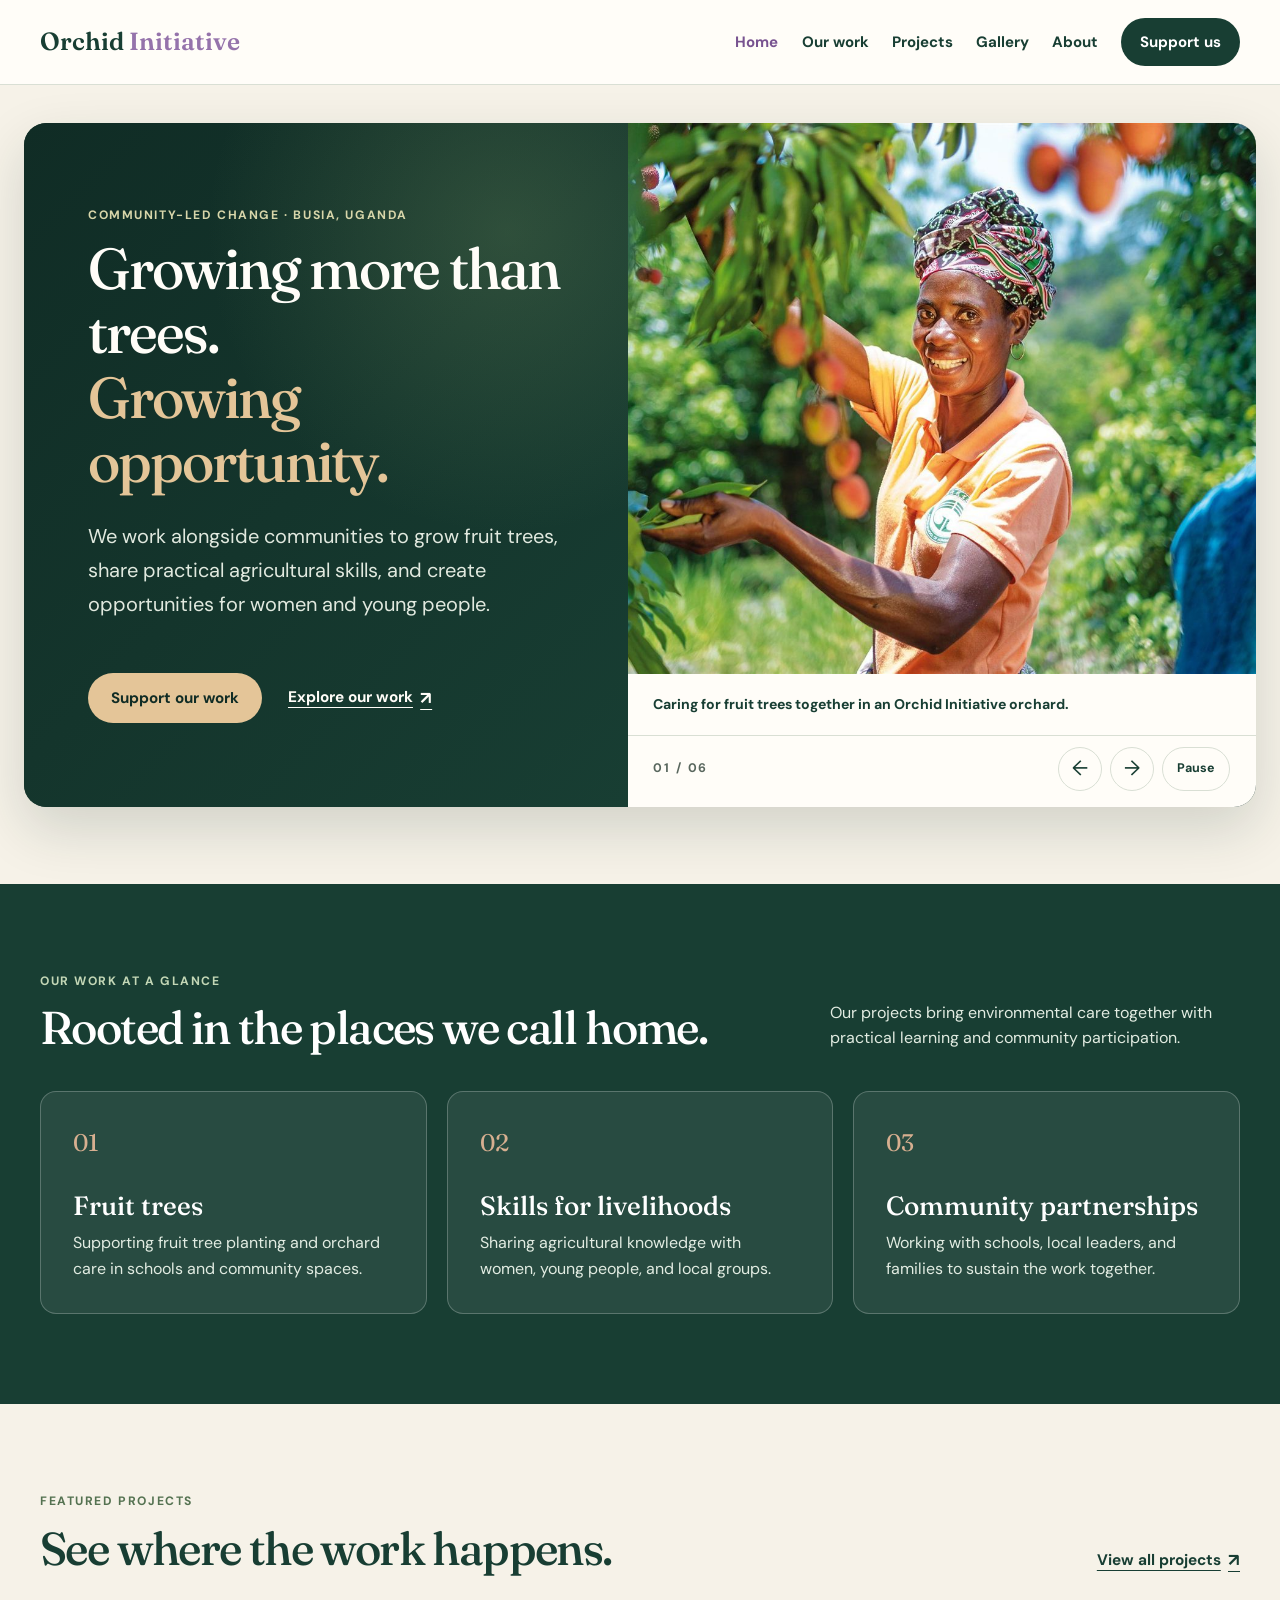
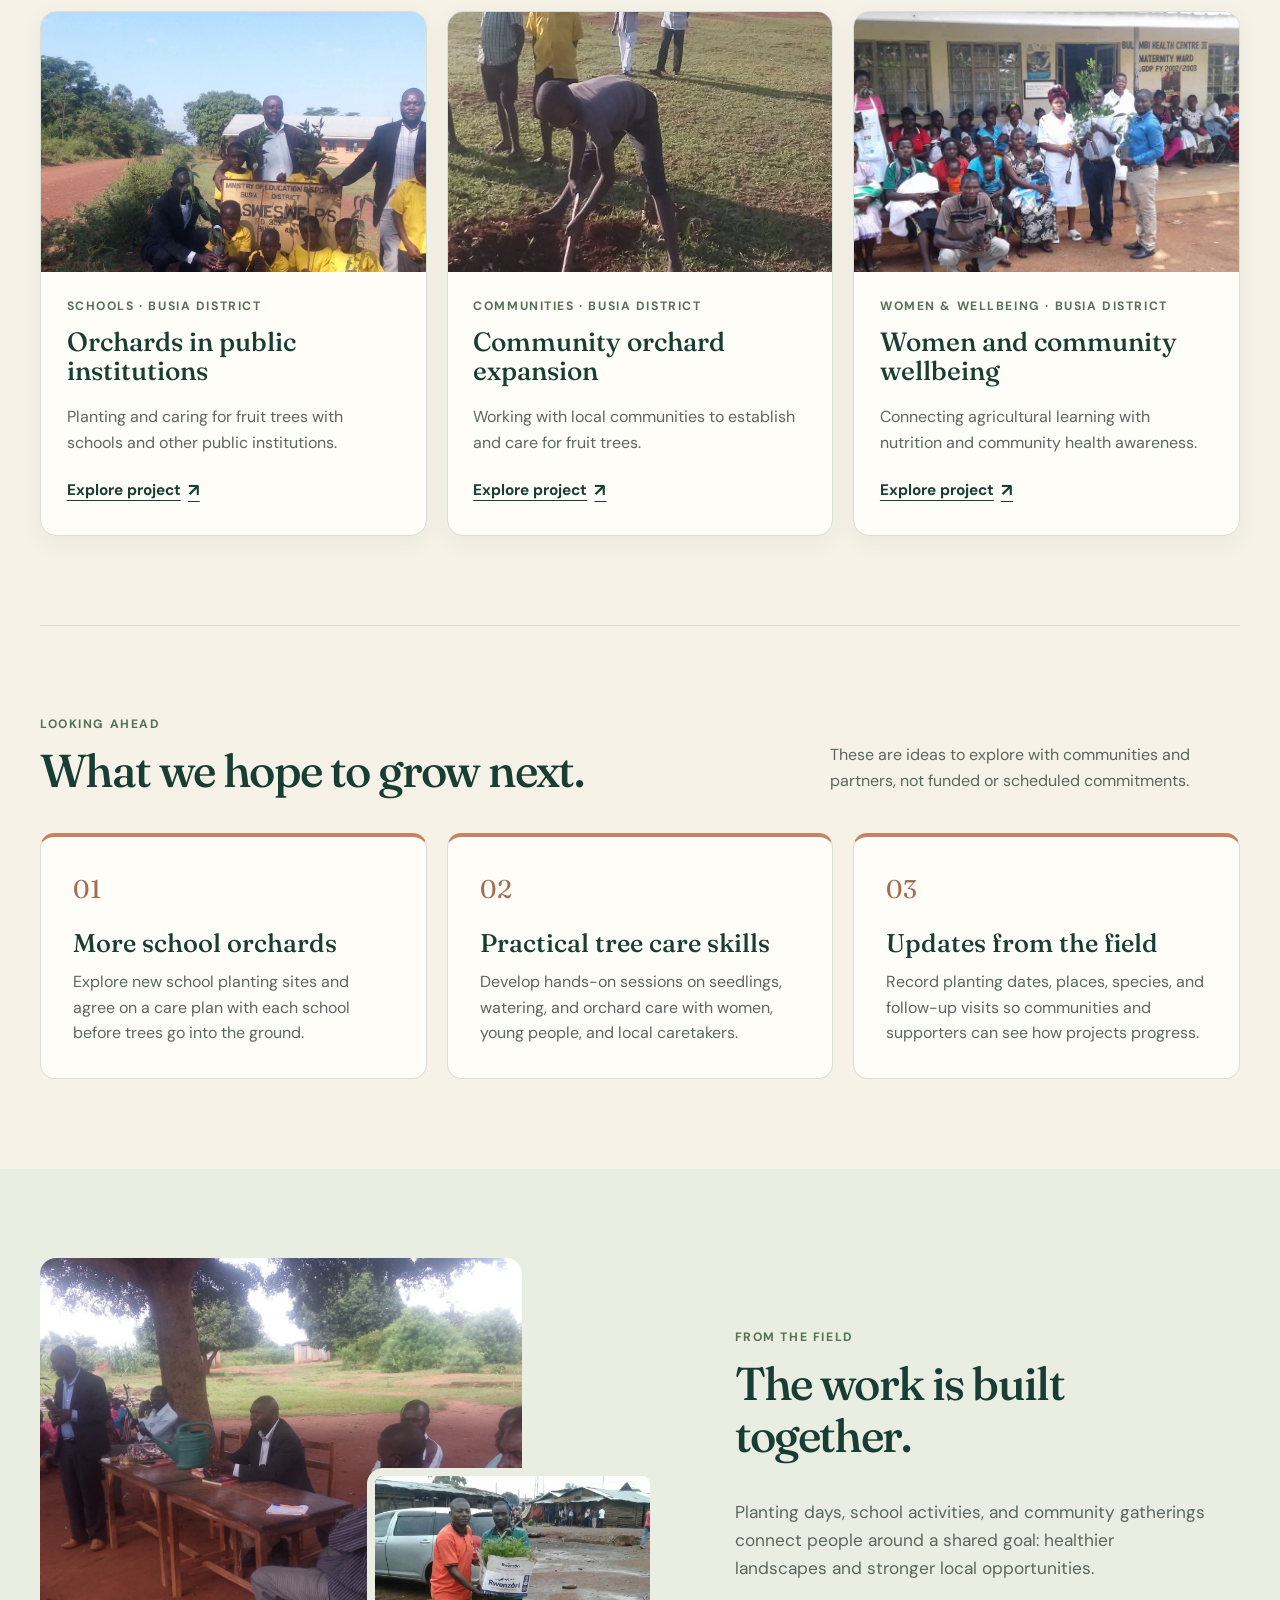
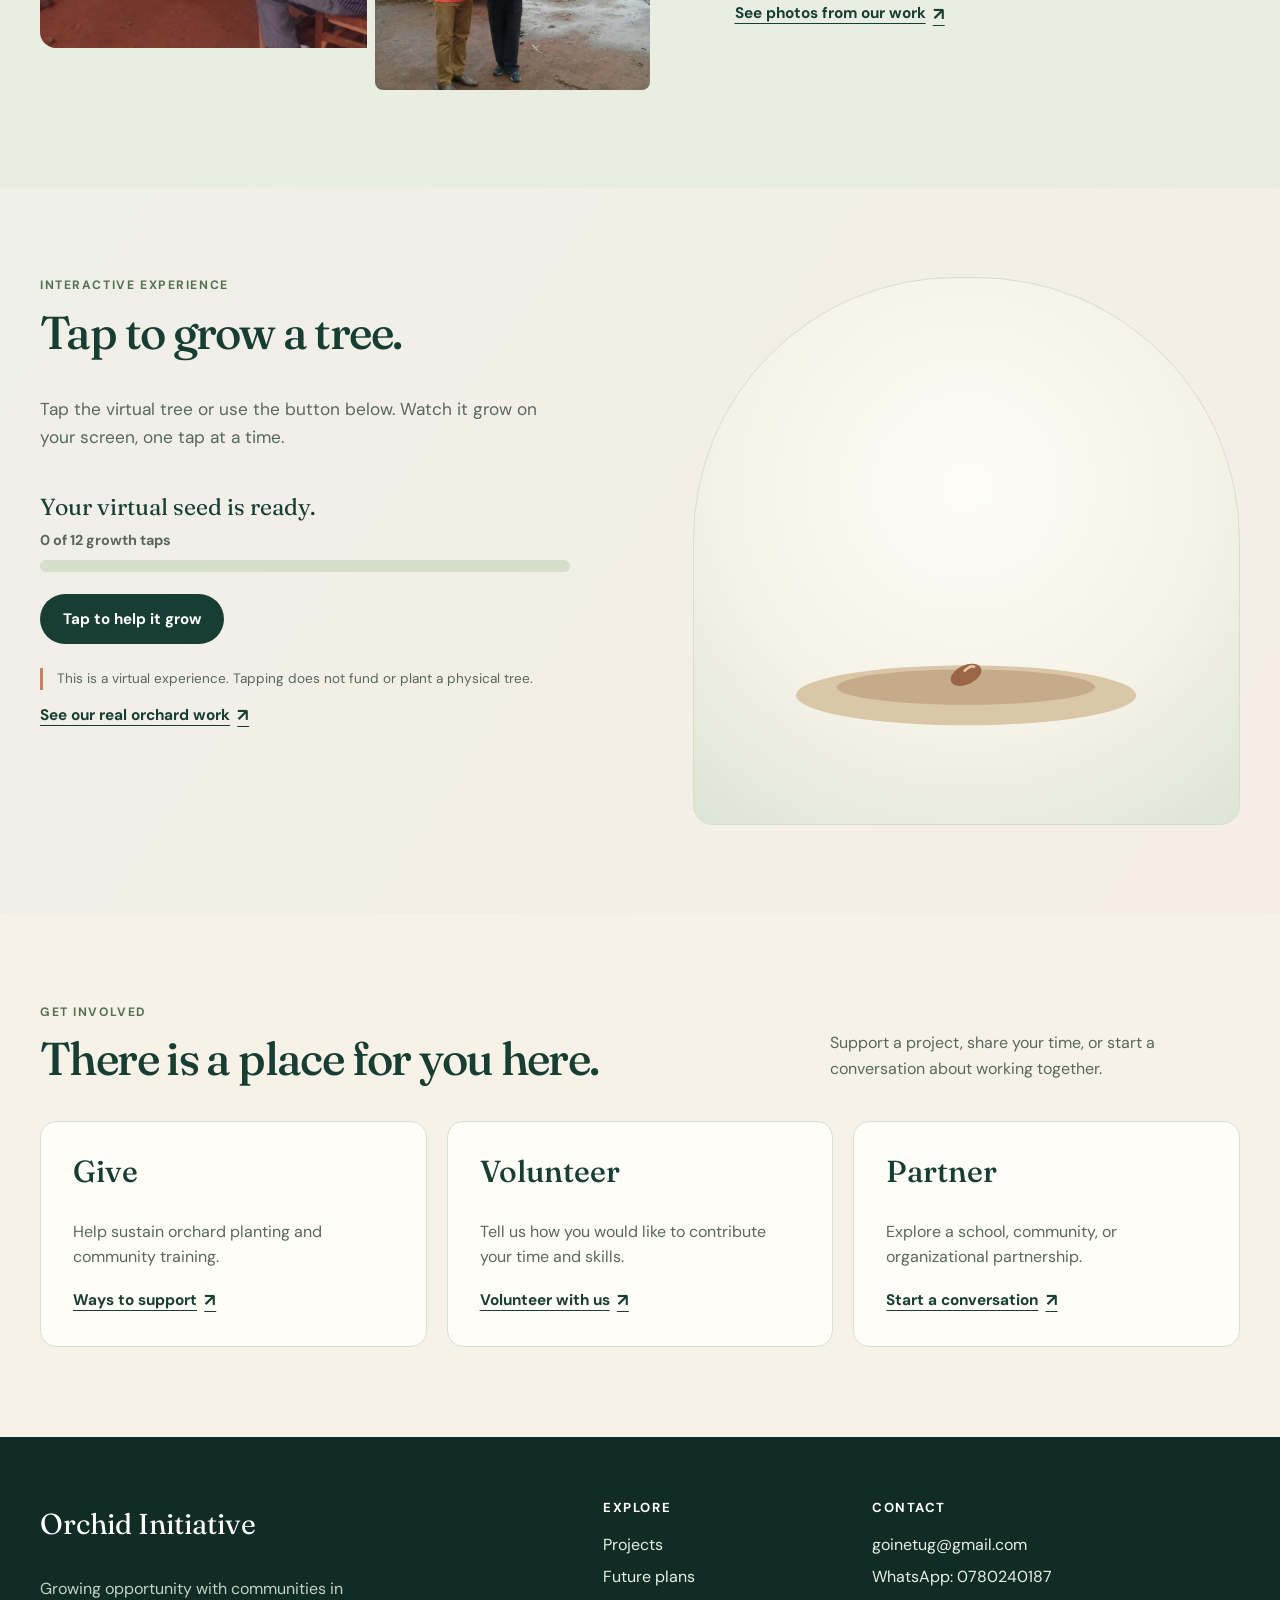
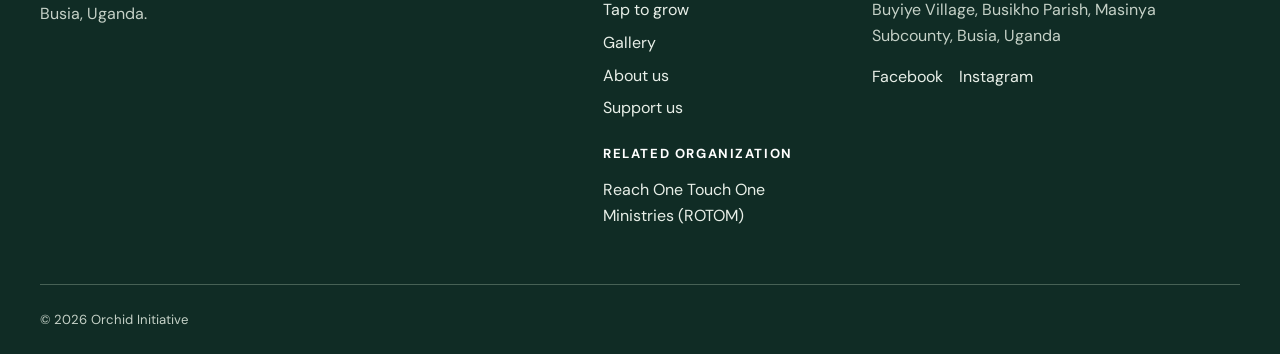
==== commit b6ec8046: "Add six-photo homepage gallery and vision artwork" ====
--- a/index.html
+++ b/index.html
@@ -35,10 +35,42 @@
           <a class="text-link" href="#impact">Explore our work <span aria-hidden="true">↗</span></a>
         </div>
       </div>
-      <figure class="hero-photo">
-        <img src="images/img5.jpg" alt="Students and adults holding young fruit trees at a school in Busia District" fetchpriority="high">
-        <figcaption>Growing with school communities in Busia District</figcaption>
-      </figure>
+      <div class="hero-carousel" id="hero-carousel" role="region" aria-roledescription="carousel" aria-label="Orchid Initiative in pictures">
+        <div class="hero-carousel-track" aria-live="off">
+          <figure class="hero-slide is-active">
+            <img src="images/orchid-orchard-care.jpg" alt="A woman standing among fruit trees and holding a leafy branch" width="1600" height="900" fetchpriority="high">
+            <figcaption>Caring for fruit trees together in an Orchid Initiative orchard.</figcaption>
+          </figure>
+          <figure class="hero-slide" aria-hidden="true">
+            <img src="images/orchid-fruit-harvest.jpg" alt="A woman holding harvested fruit beneath a fruit tree" width="1600" height="1066">
+            <figcaption>A fruit harvest from an Orchid Initiative orchard.</figcaption>
+          </figure>
+          <figure class="hero-slide" aria-hidden="true">
+            <img src="images/img5.jpg" alt="Students and adults holding young fruit trees beside a school sign in Busia District" width="1026" height="1026">
+            <figcaption>Growing with school communities in Busia District.</figcaption>
+          </figure>
+          <figure class="hero-slide" aria-hidden="true">
+            <img src="images/img8.jpg" alt="A man places a young plant into soil beside other seedlings" width="960" height="576">
+            <figcaption>Preparing young plants for planting.</figcaption>
+          </figure>
+          <figure class="hero-slide" aria-hidden="true">
+            <img src="images/img6.jpg" alt="Community members gather with young trees outside a health centre" width="960" height="540">
+            <figcaption>Sharing young trees with a health centre community.</figcaption>
+          </figure>
+          <figure class="hero-slide" aria-hidden="true">
+            <img src="images/img14.jpg" alt="A community member stands by a fruit tree holding two fruits" width="1080" height="648">
+            <figcaption>Fruit trees growing in a community setting.</figcaption>
+          </figure>
+        </div>
+        <div class="hero-carousel-controls">
+          <span class="hero-carousel-count" id="hero-carousel-count">01 / 06</span>
+          <div class="hero-carousel-actions">
+            <button class="hero-carousel-arrow" type="button" data-carousel-prev aria-label="Previous photo"><span aria-hidden="true">←</span></button>
+            <button class="hero-carousel-arrow" type="button" data-carousel-next aria-label="Next photo"><span aria-hidden="true">→</span></button>
+            <button class="hero-carousel-playback" type="button" data-carousel-toggle aria-label="Pause automatic gallery">Pause</button>
+          </div>
+        </div>
+      </div>
     </section>
 
     <section class="intro-band" id="impact" aria-labelledby="impact-title">
@@ -244,6 +276,7 @@
     <div class="shell footer-bottom">© <span id="year"></span> Orchid Initiative</div>
   </footer>
   <script src="scripts.js"></script>
+  <script src="hero-carousel.js"></script>
   <script src="tree-game.js"></script>
 </body>
 </html>
--- a/style.css
+++ b/style.css
@@ -54,14 +54,34 @@
 .text-link:hover { color: #785390; }
 .text-link span { font-size: 1.15em; }
 
-.hero { display: grid; grid-template-columns: minmax(0, 1.05fr) minmax(0, .95fr); gap: clamp(2rem, 5vw, 5rem); align-items: center; padding-block: clamp(3rem, 6vw, 6rem); }
-.hero-copy h1 { max-width: 700px; color: var(--forest); margin-bottom: 1.5rem; }
-.hero-copy h1 em { display: block; color: #a36d51; font-style: normal; }
-.hero-lede { max-width: 610px; color: #485a4d; font-size: clamp(1.08rem, 1.7vw, 1.25rem); line-height: 1.7; }
+.hero { display: grid; grid-template-columns: minmax(0, .98fr) minmax(0, 1.02fr); width: min(100% - 3rem, 1300px); margin-block: clamp(1.25rem, 3vw, 3rem) clamp(3rem, 6vw, 5rem); padding: 0; overflow: hidden; background: var(--deep-forest); border-radius: 1.4rem; box-shadow: 0 22px 55px rgba(16, 44, 37, .16); }
+.hero-copy { position: relative; z-index: 0; display: flex; flex-direction: column; align-items: flex-start; justify-content: center; padding: clamp(2.5rem, 5vw, 5rem); isolation: isolate; }
+.hero-copy::before { position: absolute; z-index: -1; inset: 0; content: ""; background: radial-gradient(circle at 80% 16%, rgba(126, 156, 103, .26), transparent 40%), linear-gradient(135deg, #102c25, #183e33); }
+.hero-copy .eyebrow { color: #d8d6aa; }
+.hero-copy h1 { max-width: 700px; color: var(--paper); margin-bottom: 1.5rem; font-size: clamp(3.1rem, 4.5vw, 5.2rem); }
+.hero-copy h1 em { display: block; color: #e4c598; font-style: normal; }
+.hero-lede { max-width: 610px; color: #e1e9df; font-size: clamp(1.08rem, 1.7vw, 1.25rem); line-height: 1.7; }
 .hero-actions { display: flex; flex-wrap: wrap; align-items: center; gap: 1.6rem; margin-top: 2rem; }
-.hero-photo { position: relative; margin: 0; min-width: 0; }
-.hero-photo img { width: 100%; height: min(62vw, 590px); min-height: 420px; object-fit: cover; object-position: center 55%; border-radius: 220px 220px 18px 18px; box-shadow: var(--shadow); }
-.hero-photo figcaption { position: absolute; bottom: 1.25rem; left: 1.25rem; right: 1.25rem; width: fit-content; max-width: calc(100% - 2.5rem); padding: .6rem .9rem; color: var(--forest); background: rgba(255,253,248,.94); border-radius: .4rem; font-size: .78rem; font-weight: 700; }
+.hero-actions .button-primary { color: var(--deep-forest); background: #e4c598; }
+.hero-actions .button-primary:hover { background: #f2d9b3; }
+.hero-actions .text-link { color: var(--paper); }
+.hero-actions .text-link:hover { color: #e4c598; }
+.hero-carousel { display: flex; flex-direction: column; min-width: 0; background: var(--paper); }
+.hero-carousel-track { display: grid; flex: 1; }
+.hero-slide { grid-area: 1 / 1; margin: 0; opacity: 0; visibility: hidden; transition: opacity .5s ease, visibility 0s linear .5s; }
+.hero-slide.is-active { opacity: 1; visibility: visible; transition: opacity .5s ease; }
+.hero-slide img { width: 100%; height: clamp(460px, 43vw, 580px); object-fit: cover; object-position: center; }
+.hero-slide:nth-child(1) img { object-position: 62% center; }
+.hero-slide:nth-child(2) img { object-position: 64% center; }
+.hero-slide:nth-child(6) img { object-position: 30% center; }
+.hero-slide figcaption { display: flex; align-items: center; min-height: 3.8rem; margin: 0; padding: .9rem 1.6rem; color: var(--forest); font-size: .88rem; font-weight: 700; line-height: 1.45; }
+.hero-carousel-controls { display: flex; align-items: center; justify-content: space-between; gap: .75rem; padding: .7rem 1.6rem 1rem; border-top: 1px solid var(--line); }
+.hero-carousel-count { color: var(--muted); font-size: .78rem; font-weight: 700; letter-spacing: .15em; white-space: nowrap; }
+.hero-carousel-actions { display: flex; align-items: center; gap: .5rem; }
+.hero-carousel-actions button { min-height: 44px; border: 1px solid var(--line); background: var(--paper); color: var(--forest); cursor: pointer; transition: background .2s ease, border-color .2s ease; }
+.hero-carousel-actions button:hover { background: #e7eee3; border-color: var(--leaf); }
+.hero-carousel-arrow { width: 44px; border-radius: 50%; font-size: 1.3rem; line-height: 1; }
+.hero-carousel-playback { padding: .5rem .9rem; border-radius: 999px; font-size: .78rem; font-weight: 700; white-space: nowrap; }
 
 .intro-band { padding-block: clamp(4rem, 7vw, 7rem); background: var(--forest); color: white; }
 .intro-band .eyebrow { color: #c3d7b6; }
@@ -154,6 +174,10 @@
 .content-panel p, .about-section p, .donate-options p, .volunteer-form p { max-width: 760px; color: var(--muted); }
 .content-panel .button { margin-top: .5rem; }
 .about-section + .about-section { margin-top: -2.5rem; }
+.about-vision { margin-block: 4.5rem; }
+.about-vision-art { margin: 0; overflow: hidden; background: var(--paper); border: 1px solid var(--line); border-radius: 1rem; box-shadow: var(--shadow); }
+.about-vision-art img { width: 100%; height: auto; }
+.about-vision-art figcaption { padding: 1rem 1.4rem; color: var(--muted); font-size: .88rem; }
 .about-cta { width: min(100% - 3rem, 1000px); margin: 0 auto 4rem; }
 .project-list { width: min(100% - 3rem, 1200px); }
 .project-list h2 { margin-bottom: 1.8rem; }
@@ -188,7 +212,7 @@
   .nav-row { gap: 1rem; }
   .primary-nav { gap: .8rem; }
   .primary-nav a { font-size: .85rem; }
-  .hero { gap: 2rem; }
+  .hero-copy { padding: 2.5rem; }
   .project-image img { height: 210px; }
 }
 @media (max-width: 760px) {
@@ -200,9 +224,10 @@
   .primary-nav.is-open { display: grid; gap: .2rem; }
   .primary-nav a { display: block; padding: .65rem 1rem; font-size: 1rem; }
   .primary-nav .nav-support { width: fit-content; margin: .5rem 1rem; }
-  .hero { grid-template-columns: 1fr; padding-block: 3.2rem 4rem; }
+  .hero { grid-template-columns: 1fr; width: min(100% - 2rem, 1200px); margin-block: 1rem 3rem; }
+  .hero-copy { padding: 3rem 2rem; }
   .hero-copy h1 { font-size: clamp(2.9rem, 10vw, 4.4rem); }
-  .hero-photo img { height: min(110vw, 560px); min-height: 340px; }
+  .hero-slide img { height: min(105vw, 520px); min-height: 330px; }
   .section-heading { display: block; }
   .section-heading > p { margin-top: 1rem; }
   .section-heading > .text-link { margin-top: 1rem; }
@@ -215,8 +240,12 @@
 }
 @media (max-width: 560px) {
   h2 { font-size: 2.35rem; }
+  .hero-copy { padding: 2.4rem 1.4rem; }
   .hero-actions { gap: 1rem; }
   .hero-actions .button { width: 100%; }
+  .hero-slide figcaption { padding-inline: 1rem; }
+  .hero-carousel-controls { flex-wrap: wrap; padding-inline: 1rem; }
+  .hero-carousel-actions { margin-left: auto; }
   .focus-grid, .project-grid, .future-grid, .involvement-grid, .photo-grid, .gallery-container, .support-paths { grid-template-columns: 1fr; }
   .focus-card h3 { margin-top: 1rem; }
   .project-card h3 { min-height: 0; }
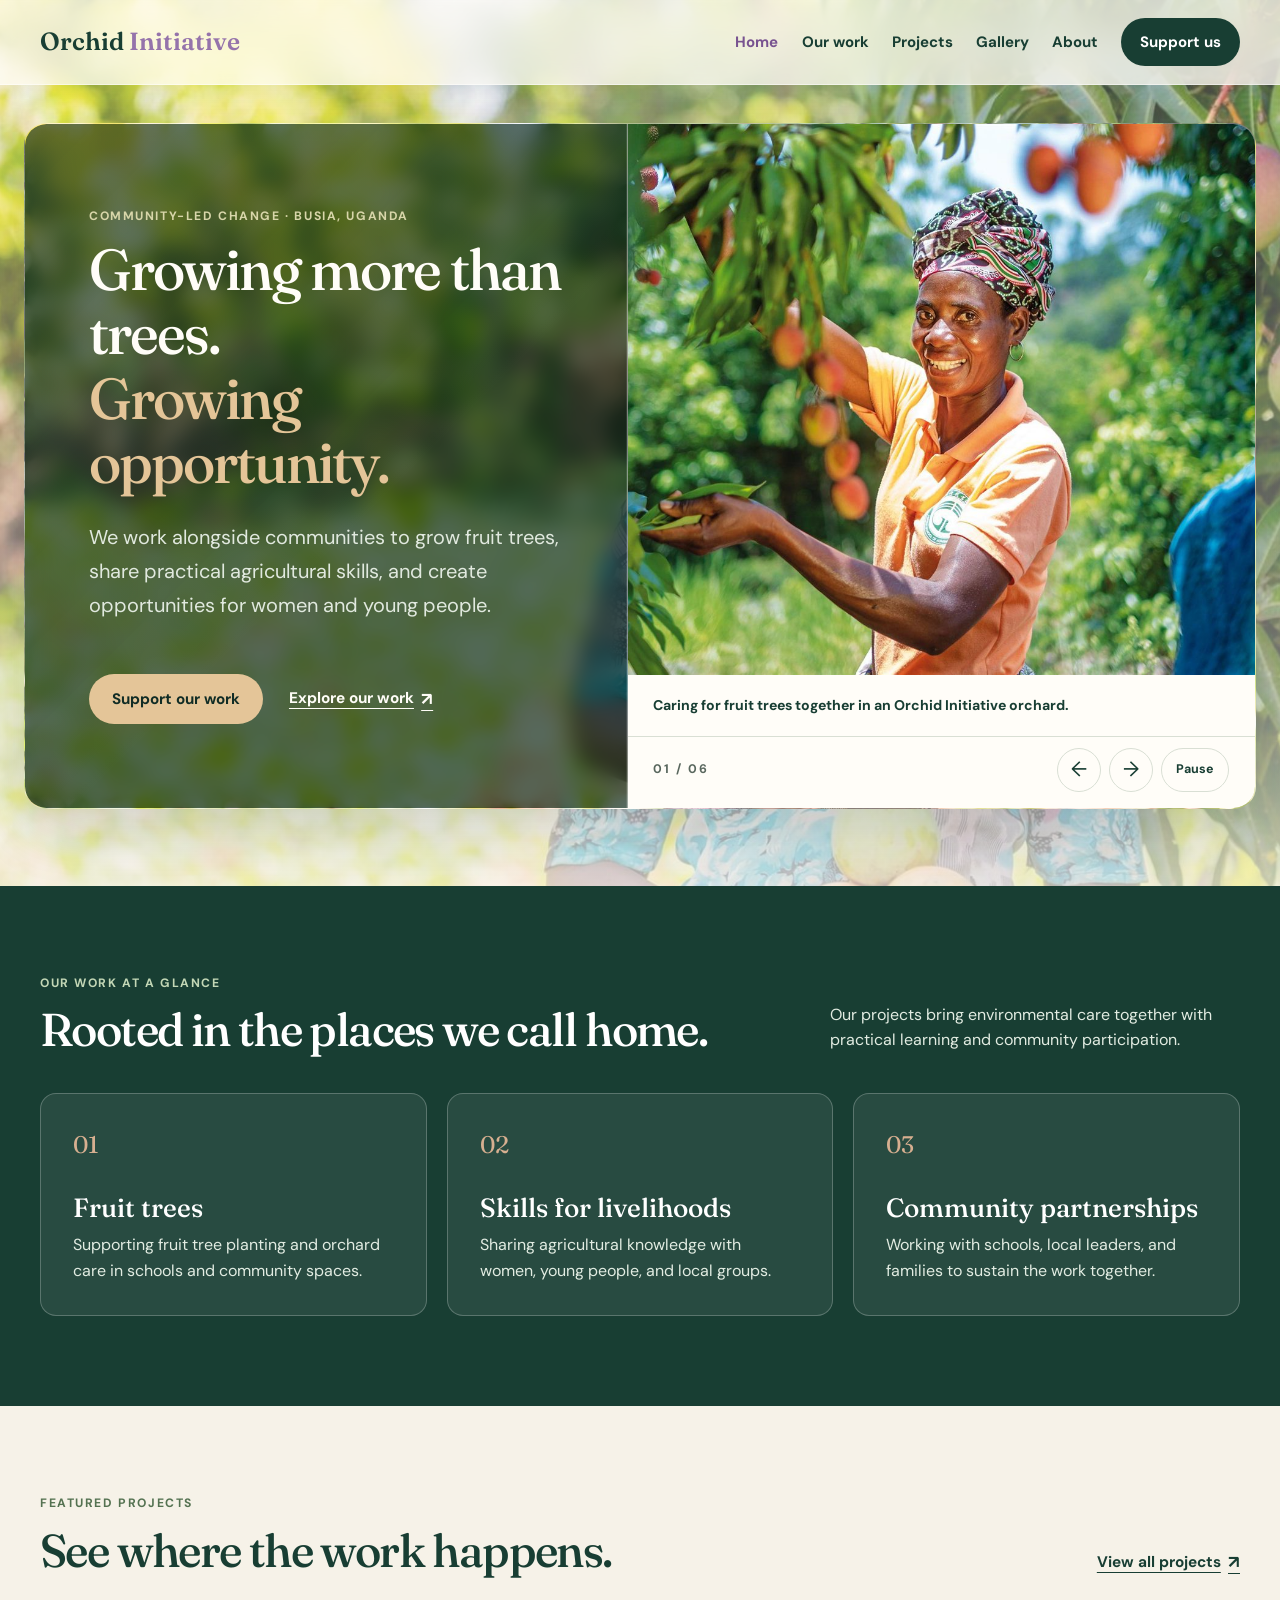
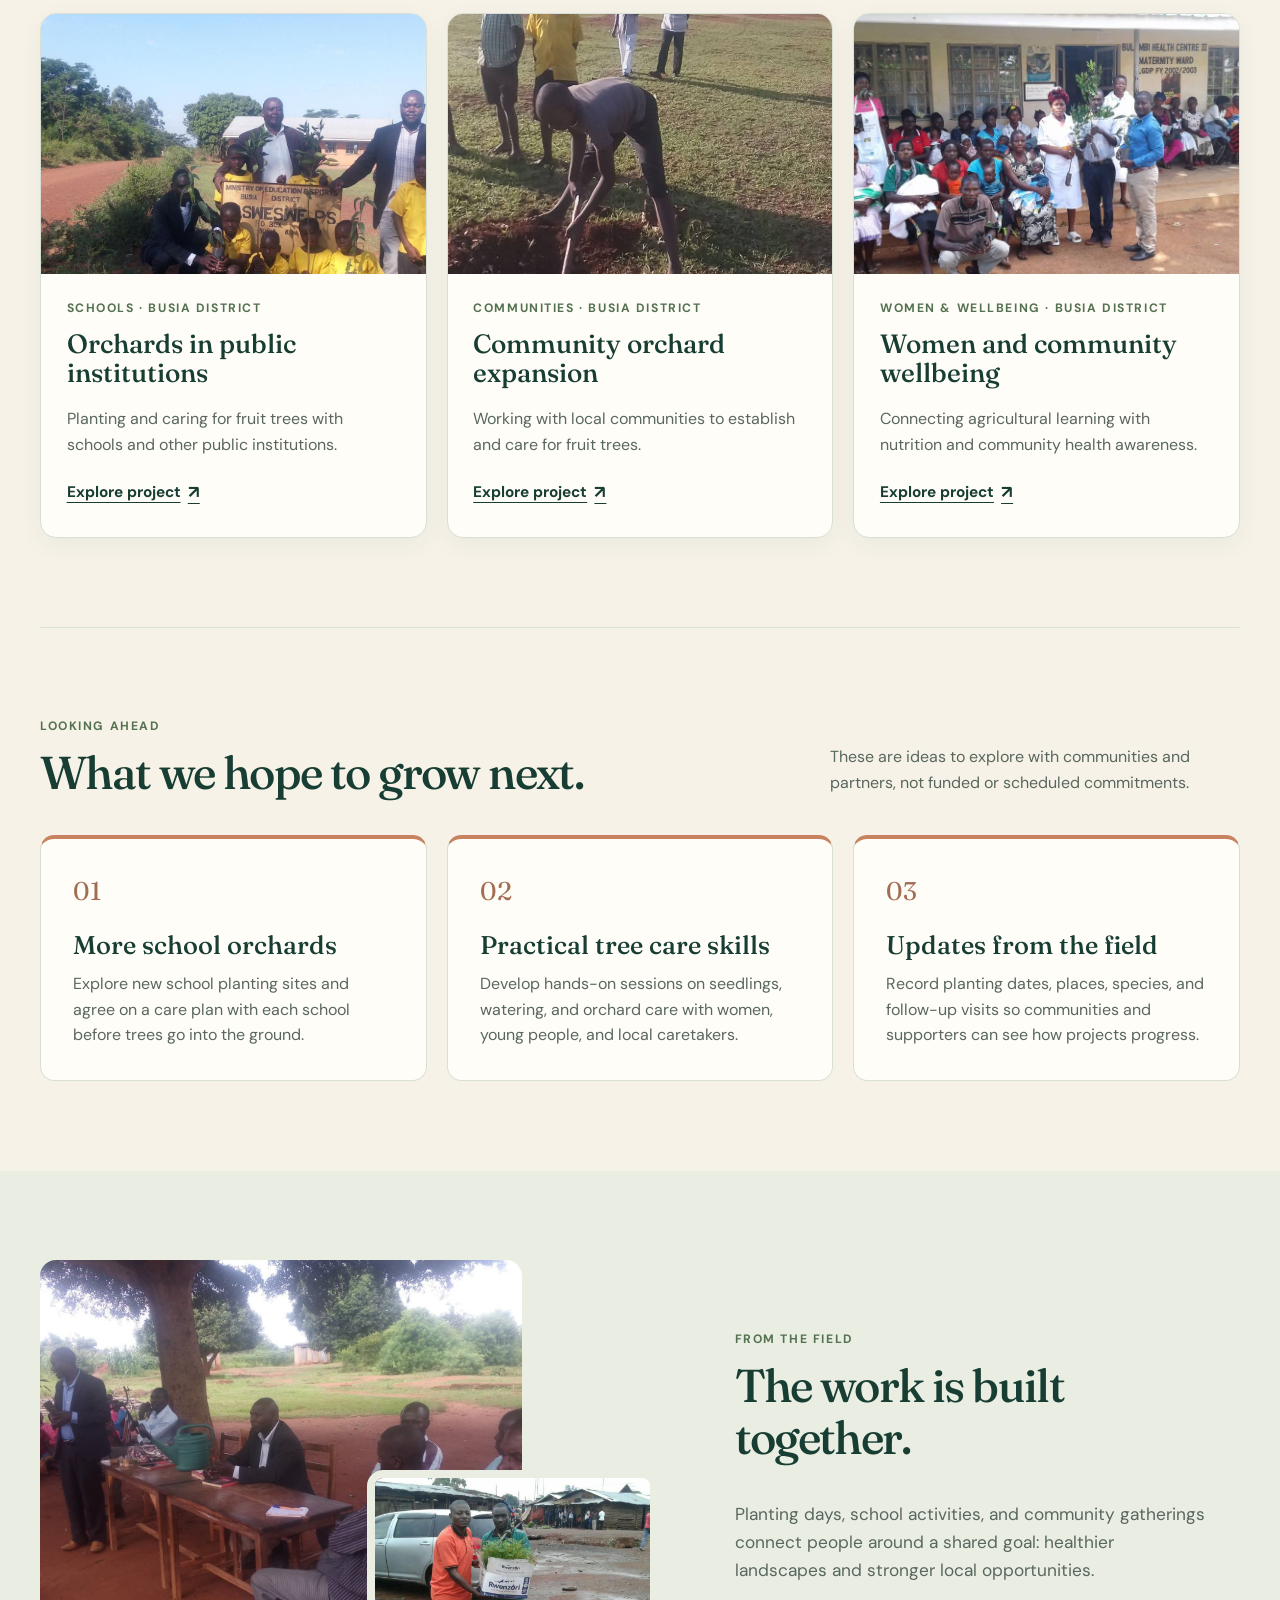
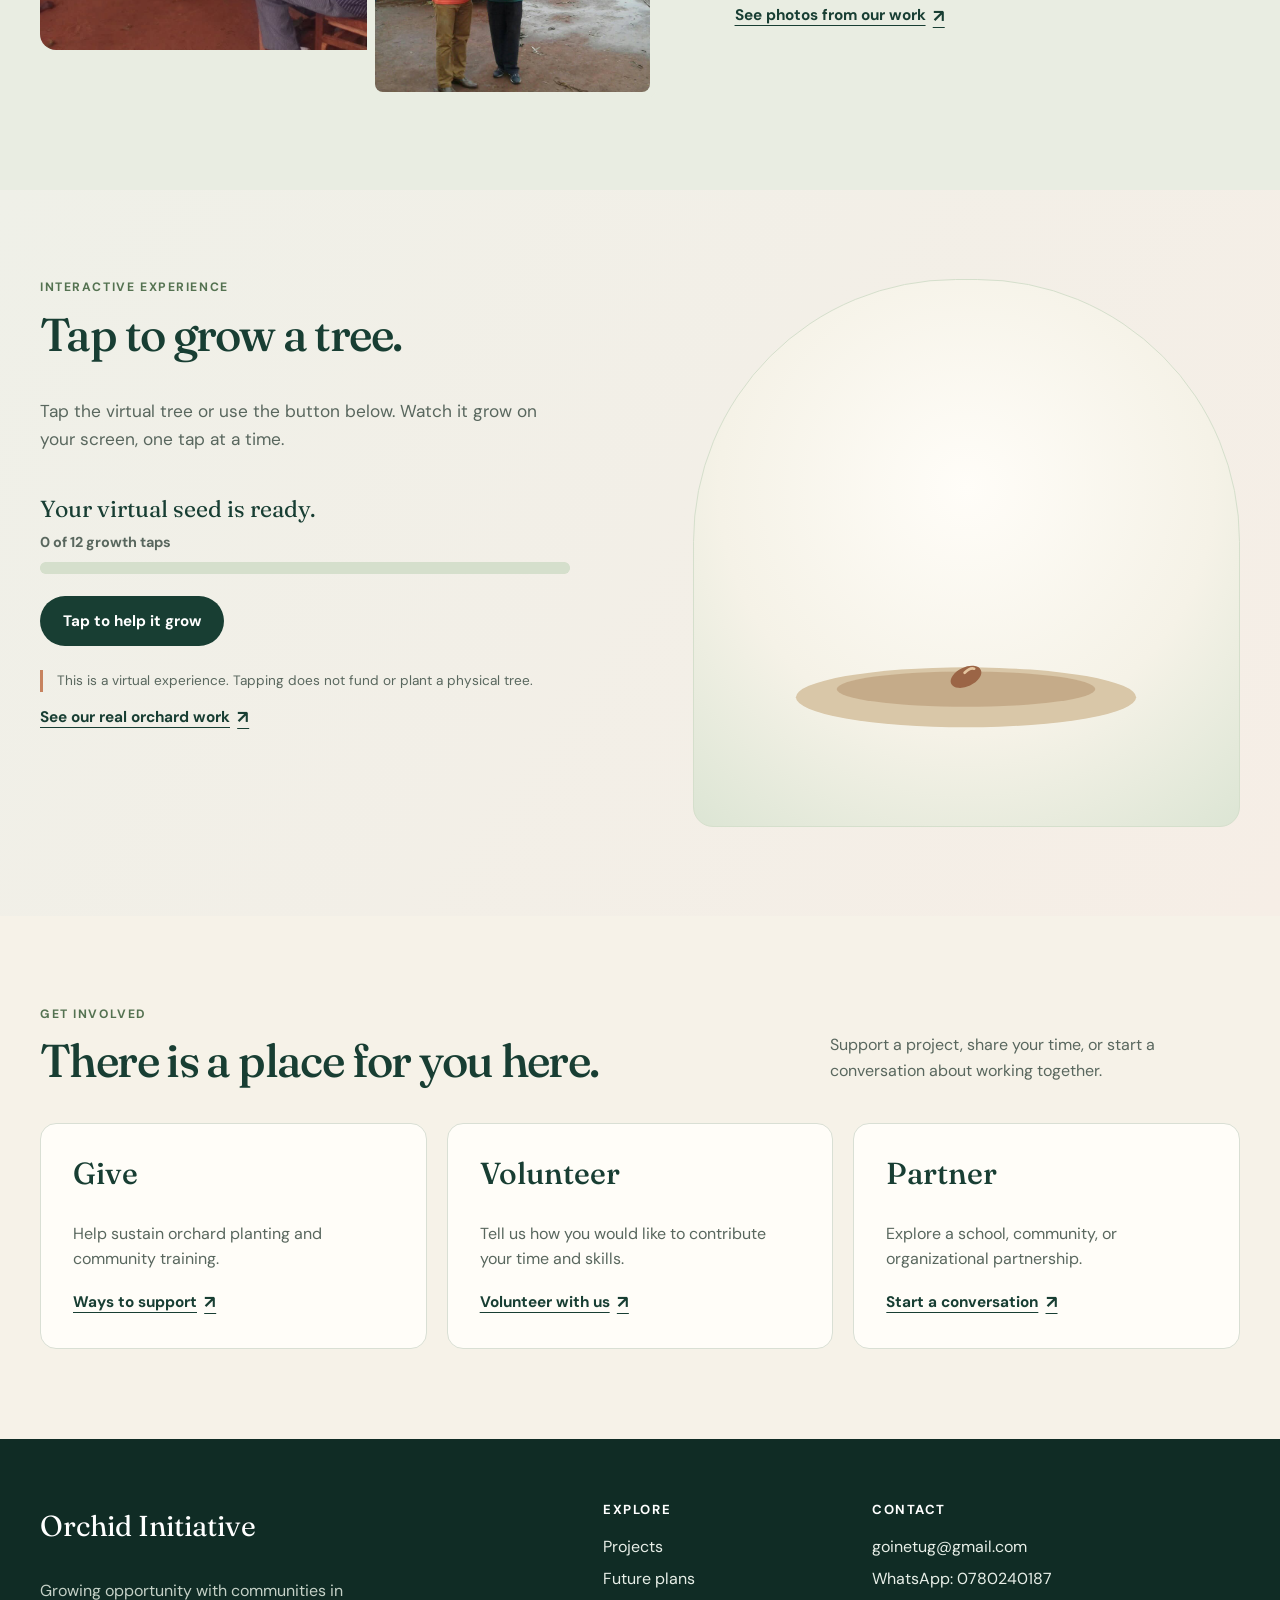
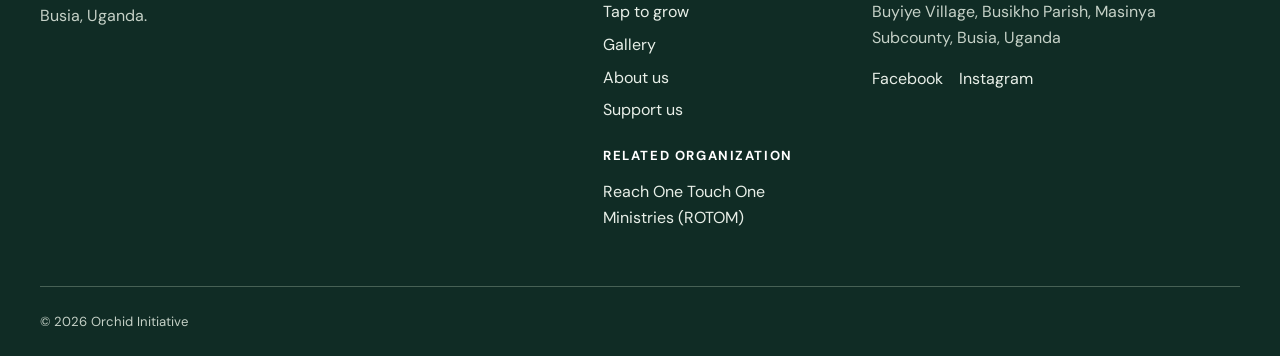
==== commit c47763a4: "Extend translucent hero styling to homepage navigation" ====
--- a/index.html
+++ b/index.html
@@ -7,7 +7,7 @@
   <title>Orchid Initiative | Growing opportunity in Busia, Uganda</title>
   <link rel="stylesheet" href="style.css">
 </head>
-<body>
+<body class="home-page">
   <a class="skip-link" href="#main-content">Skip to content</a>
   <header class="site-header">
     <div class="shell nav-row">
--- a/style.css
+++ b/style.css
@@ -18,6 +18,9 @@
 [hidden] { display: none !important; }
 html { scroll-behavior: smooth; scroll-padding-top: 6rem; }
 body { margin: 0; color: var(--ink); background: var(--cream); font-family: 'DM Sans', Arial, sans-serif; line-height: 1.6; }
+.home-page { position: relative; }
+.home-page::before { position: absolute; z-index: 0; inset: 0 0 auto; height: 1100px; content: ""; pointer-events: none; background: linear-gradient(to bottom, rgba(246, 242, 232, .26), rgba(246, 242, 232, .48) 60%, var(--cream)), url('images/orchid-fruit-harvest.jpg') center top / cover no-repeat; }
+.home-page > main { position: relative; z-index: 1; }
 img { display: block; max-width: 100%; }
 button, input, textarea { font: inherit; }
 a { color: inherit; }
@@ -27,6 +30,7 @@
 .skip-link:focus { top: 1rem; }
 
 .site-header { position: relative; z-index: 30; background: var(--paper); border-bottom: 1px solid var(--line); }
+.home-page .site-header { background: rgba(255, 253, 248, .74); border-bottom-color: rgba(255, 255, 255, .48); box-shadow: 0 10px 30px rgba(16, 44, 37, .08); -webkit-backdrop-filter: blur(18px); backdrop-filter: blur(18px); }
 .nav-row { min-height: 84px; display: flex; align-items: center; justify-content: space-between; gap: 2rem; }
 .brand { font-family: 'Fraunces', Georgia, serif; font-size: 1.55rem; font-weight: 600; color: var(--forest); text-decoration: none; white-space: nowrap; }
 .brand span { color: var(--orchid); }
@@ -54,9 +58,8 @@
 .text-link:hover { color: #785390; }
 .text-link span { font-size: 1.15em; }
 
-.hero { display: grid; grid-template-columns: minmax(0, .98fr) minmax(0, 1.02fr); width: min(100% - 3rem, 1300px); margin-block: clamp(1.25rem, 3vw, 3rem) clamp(3rem, 6vw, 5rem); padding: 0; overflow: hidden; background: var(--deep-forest); border-radius: 1.4rem; box-shadow: 0 22px 55px rgba(16, 44, 37, .16); }
-.hero-copy { position: relative; z-index: 0; display: flex; flex-direction: column; align-items: flex-start; justify-content: center; padding: clamp(2.5rem, 5vw, 5rem); isolation: isolate; }
-.hero-copy::before { position: absolute; z-index: -1; inset: 0; content: ""; background: radial-gradient(circle at 80% 16%, rgba(126, 156, 103, .26), transparent 40%), linear-gradient(135deg, #102c25, #183e33); }
+.hero { display: grid; grid-template-columns: minmax(0, .98fr) minmax(0, 1.02fr); width: min(100% - 3rem, 1300px); margin-block: clamp(1.25rem, 3vw, 3rem) clamp(3rem, 6vw, 5rem); padding: 0; overflow: hidden; background: var(--deep-forest) url('images/orchid-fruit-harvest.jpg') center / cover; border: 1px solid rgba(255, 255, 255, .45); border-radius: 1.4rem; box-shadow: 0 22px 55px rgba(16, 44, 37, .16); }
+.hero-copy { display: flex; flex-direction: column; align-items: flex-start; justify-content: center; padding: clamp(2.5rem, 5vw, 5rem); background: linear-gradient(135deg, rgba(226, 236, 220, .1), transparent 58%), rgba(8, 39, 28, .68); border-right: 1px solid rgba(255, 255, 255, .42); box-shadow: inset -1px 0 rgba(255, 255, 255, .1); -webkit-backdrop-filter: blur(10px) saturate(1.15); backdrop-filter: blur(10px) saturate(1.15); }
 .hero-copy .eyebrow { color: #d8d6aa; }
 .hero-copy h1 { max-width: 700px; color: var(--paper); margin-bottom: 1.5rem; font-size: clamp(3.1rem, 4.5vw, 5.2rem); }
 .hero-copy h1 em { display: block; color: #e4c598; font-style: normal; }
@@ -225,7 +228,7 @@
   .primary-nav a { display: block; padding: .65rem 1rem; font-size: 1rem; }
   .primary-nav .nav-support { width: fit-content; margin: .5rem 1rem; }
   .hero { grid-template-columns: 1fr; width: min(100% - 2rem, 1200px); margin-block: 1rem 3rem; }
-  .hero-copy { padding: 3rem 2rem; }
+  .hero-copy { padding: 3rem 2rem; border-right: 0; border-bottom: 1px solid rgba(255, 255, 255, .32); }
   .hero-copy h1 { font-size: clamp(2.9rem, 10vw, 4.4rem); }
   .hero-slide img { height: min(105vw, 520px); min-height: 330px; }
   .section-heading { display: block; }
